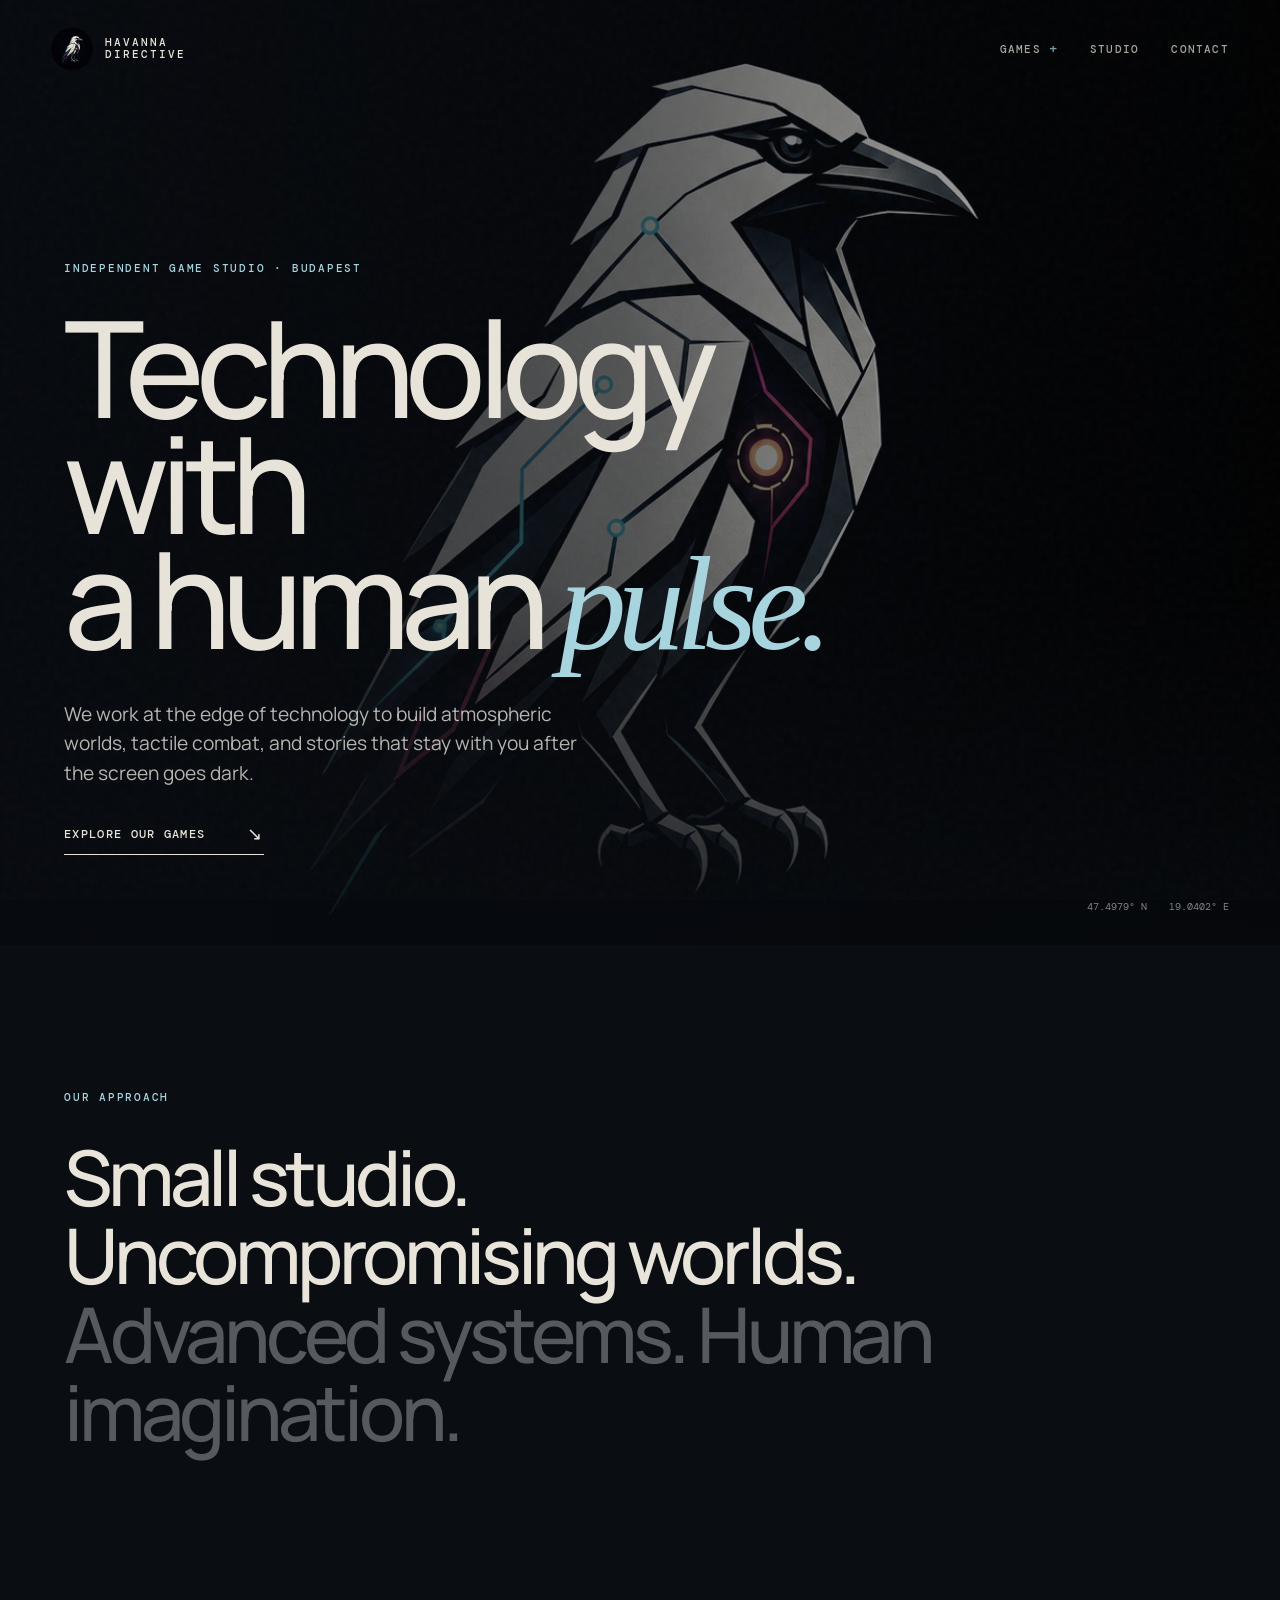
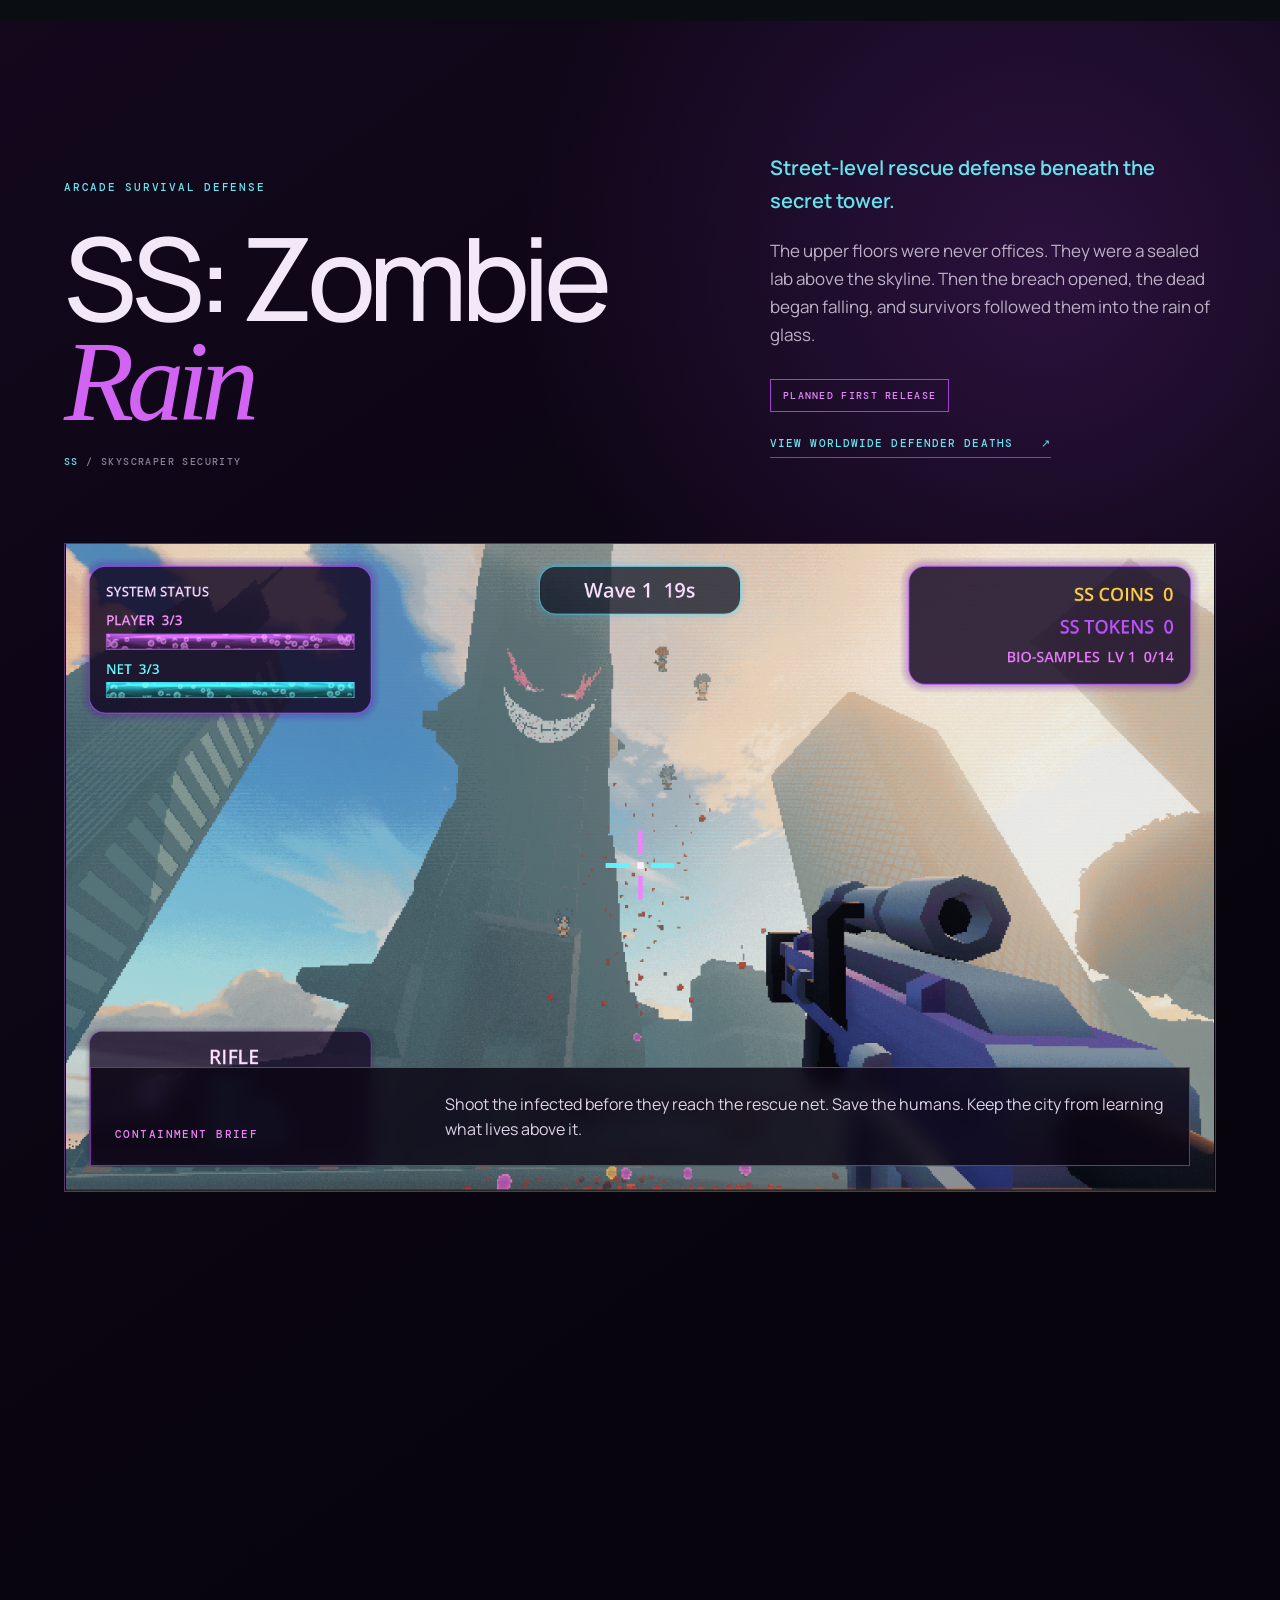
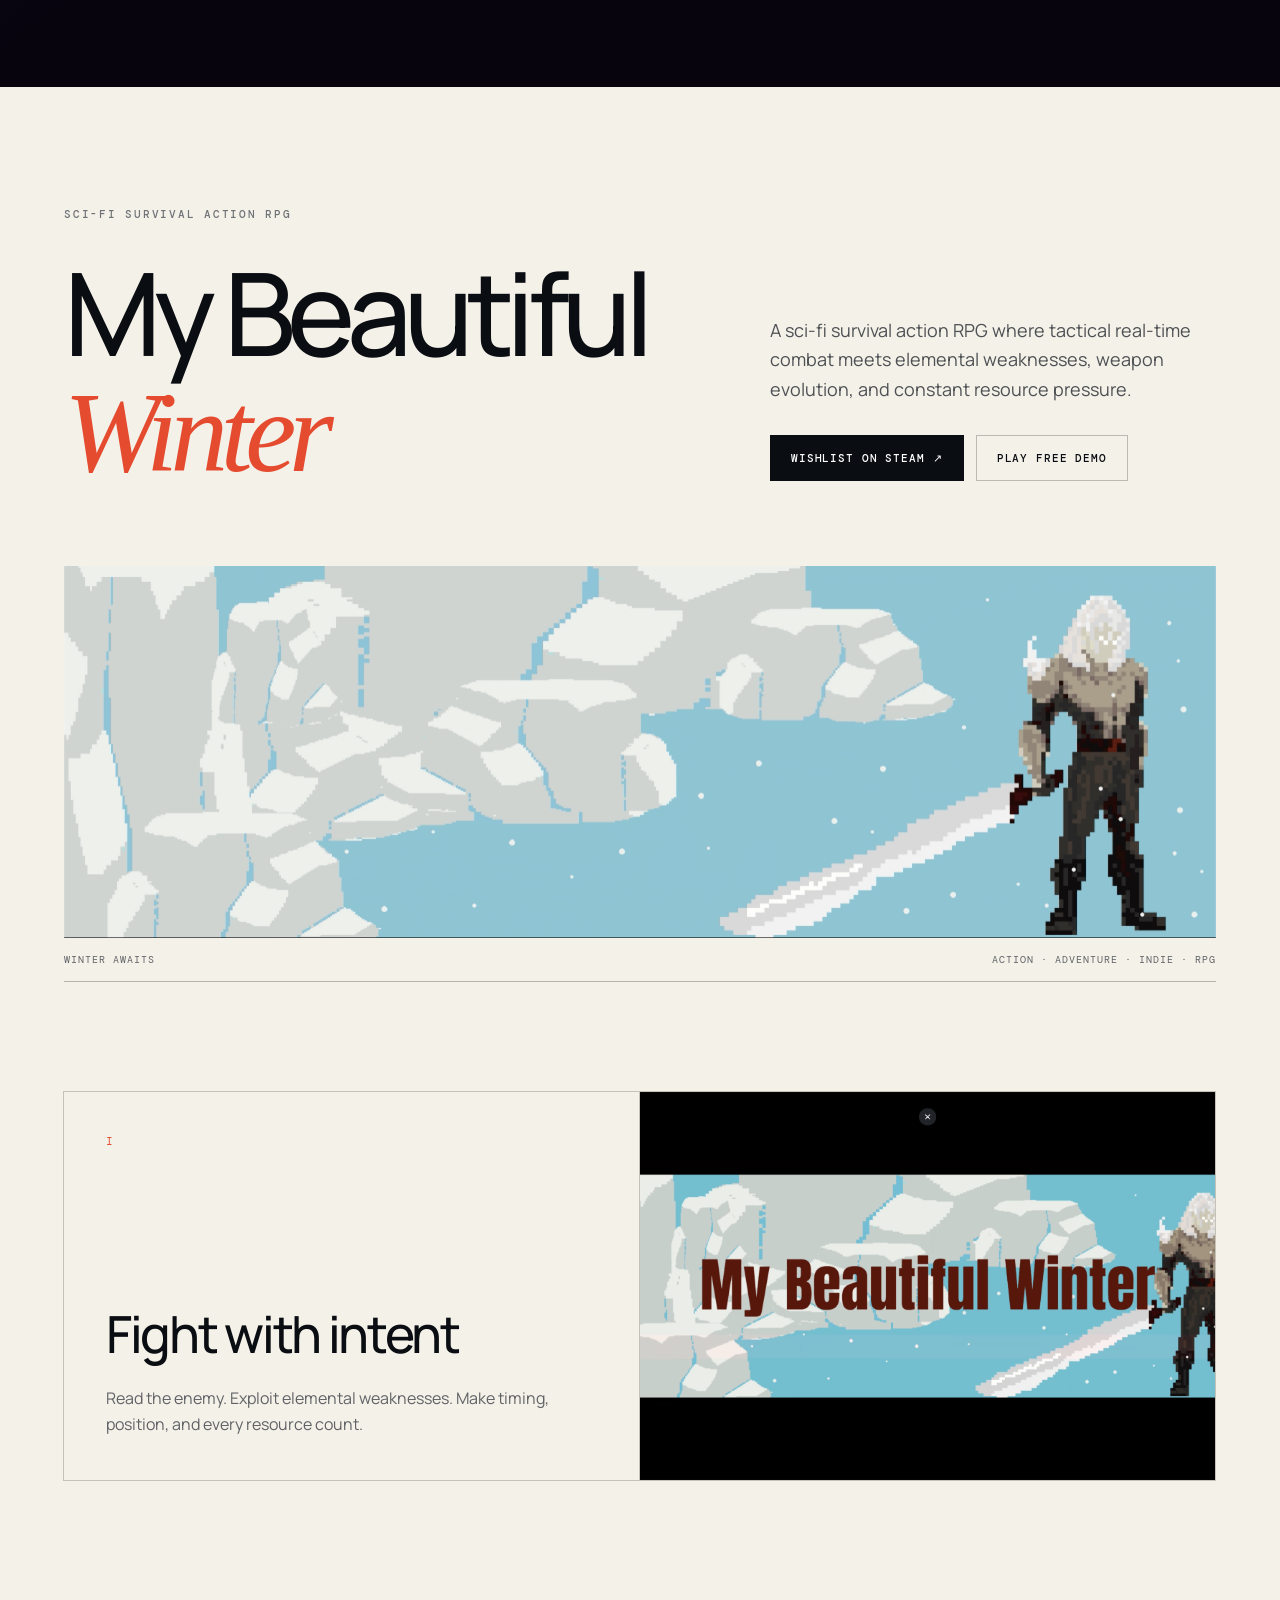
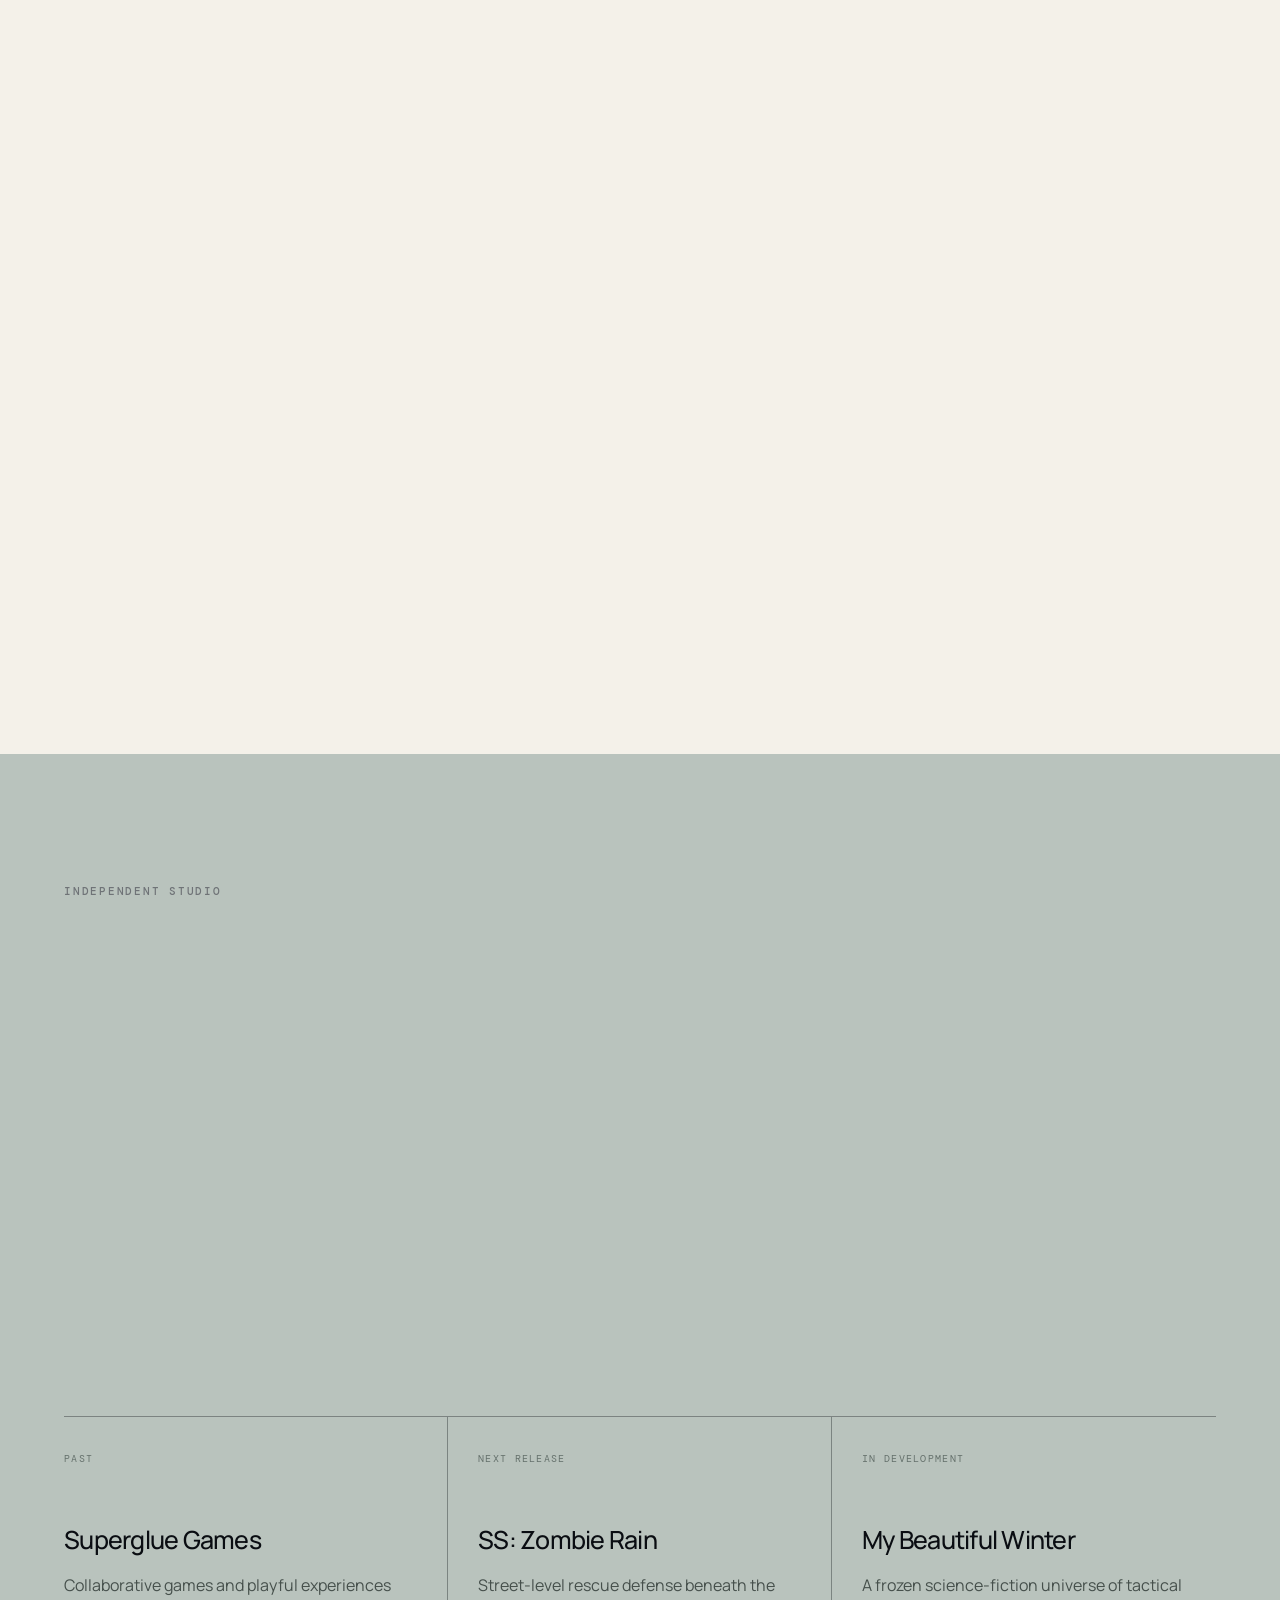
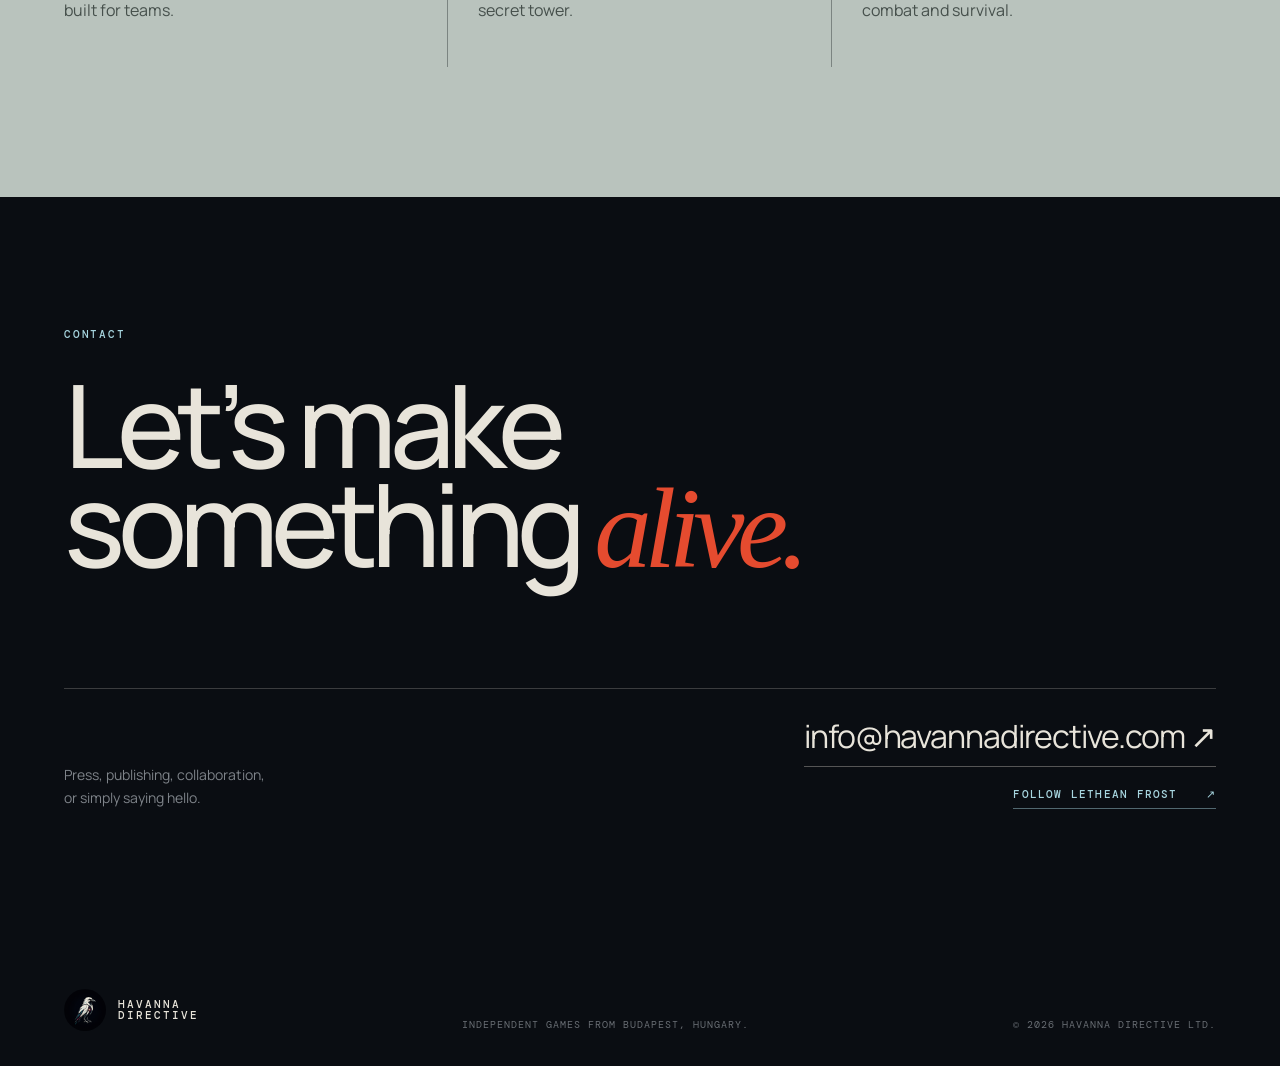
==== index.html @ fa284ad2 "Use defender deaths terminology" ====
<!doctype html>
<html lang="en">
<head>
  <meta charset="utf-8">
  <meta name="viewport" content="width=device-width, initial-scale=1">
  <meta name="description" content="Havanna Directive is an independent game studio in Budapest creating cyberpunk worlds, SS: Zombie Rain, and My Beautiful Winter.">
  <meta name="theme-color" content="#090c12">
  <meta property="og:title" content="Havanna Directive — Technology with a human pulse">
  <meta property="og:description" content="Independent game studio in Budapest. Makers of SS: Zombie Rain and My Beautiful Winter.">
  <meta property="og:image" content="https://havannadirective.com/assets/crow-mark.png">
  <meta property="og:url" content="https://havannadirective.com/">
  <meta property="og:type" content="website">
  <title>Havanna Directive — Independent Game Studio</title>
  <link rel="icon" href="assets/crow-favicon.png" type="image/png">
  <link rel="preconnect" href="https://fonts.googleapis.com">
  <link rel="preconnect" href="https://fonts.gstatic.com" crossorigin>
  <link href="https://fonts.googleapis.com/css2?family=DM+Mono:wght@400;500&amp;family=Manrope:wght@400;500;600;700&amp;display=swap" rel="stylesheet">
  <link rel="stylesheet" href="styles.css?v=20260815-6">
</head>
<body>
  <div class="noise" aria-hidden="true"></div>
  <header class="site-header">
    <a class="brand" href="#top" aria-label="Havanna Directive home">
      <img class="brand-crow" src="assets/crow-favicon.png" alt="">
      <span>HAVANNA<br>DIRECTIVE</span>
    </a>
    <button class="menu-toggle" aria-expanded="false" aria-controls="site-nav">Menu</button>
    <nav id="site-nav" aria-label="Main navigation">
      <details class="games-menu">
        <summary>Games</summary>
        <div class="games-menu-panel">
          <a href="#zombie-rain">SS: Zombie Rain</a>
          <a href="#my-beautiful-winter">My Beautiful Winter</a>
        </div>
      </details>
      <a href="#studio">Studio</a>
      <a href="#contact">Contact</a>
    </nav>
  </header>

  <main id="top">
    <section class="hero" aria-labelledby="hero-title">
      <div class="hero-media" aria-hidden="true">
        <img src="assets/crow-mark.png" alt="">
      </div>
      <div class="hero-shade"></div>
      <div class="hero-content">
        <p class="eyebrow reveal">Independent game studio · Budapest</p>
        <h1 id="hero-title" class="reveal">Technology with<br>a human <em>pulse.</em></h1>
        <p class="hero-copy reveal">We work at the edge of technology to build atmospheric worlds, tactile combat, and stories that stay with you after the screen goes dark.</p>
        <a class="text-link reveal" href="#zombie-rain">Explore our games <span>↘</span></a>
      </div>
      <div class="hero-index" aria-hidden="true">
        <span>47.4979° N</span>
        <span>19.0402° E</span>
      </div>
    </section>

    <section class="manifesto" aria-label="Studio statement">
      <p class="section-label">Our approach</p>
      <div class="manifesto-copy reveal">
        <span>Small studio.</span>
        <span>Uncompromising worlds.</span>
        <span class="muted">Advanced systems. Human imagination.</span>
      </div>
    </section>

    <section class="zombie-section" id="zombie-rain" aria-labelledby="zombie-title">
      <div class="zombie-heading">
        <div>
          <p class="section-label">Arcade survival defense</p>
          <h2 id="zombie-title">SS: Zombie<br><em>Rain</em></h2>
          <p class="project-expansion"><span>SS</span> / Skyscraper Security</p>
        </div>
        <div class="zombie-summary">
          <p class="zombie-tagline">Street-level rescue defense beneath the secret tower.</p>
          <p>The upper floors were never offices. They were a sealed lab above the skyline. Then the breach opened, the dead began falling, and survivors followed them into the rain of glass.</p>
          <span class="status-badge">Planned first release</span>
          <a class="zombie-counter-link" href="sszr/">View worldwide defender deaths <span>↗</span></a>
        </div>
      </div>

      <div class="zombie-feature reveal">
        <a class="screenshot-link" href="assets/zombie-rain-01.png" data-lightbox>
          <img src="assets/zombie-rain-01.png" alt="First-person rescue defense gameplay in SS: Zombie Rain">
        </a>
        <div class="zombie-feature-copy">
          <span>Containment brief</span>
          <p>Shoot the infected before they reach the rescue net. Save the humans. Keep the city from learning what lives above it.</p>
        </div>
      </div>

      <div class="zombie-gallery">
        <figure class="reveal">
          <a class="screenshot-link" href="assets/zombie-rain-level-up.png" data-lightbox>
            <img src="assets/zombie-rain-level-up.png" alt="Choosing a level-up implant between waves in SS: Zombie Rain">
          </a>
          <figcaption>Evolve your build between waves</figcaption>
        </figure>
        <figure class="reveal">
          <a class="screenshot-link" href="assets/zombie-rain-shop.png" data-lightbox>
            <img src="assets/zombie-rain-shop.png" alt="Buying equipment and rerolling the shop between waves in SS: Zombie Rain">
          </a>
          <figcaption>Spend, reroll, and prepare for the next assault</figcaption>
        </figure>
      </div>
    </section>
    <section class="game-section" id="my-beautiful-winter" aria-labelledby="game-title">
      <div class="game-heading">
        <div>
          <p class="section-label">Sci-fi survival action RPG</p>
          <h2 id="game-title">My Beautiful<br><em>Winter</em></h2>
        </div>
        <div class="game-summary">
          <p>A sci-fi survival action RPG where tactical real-time combat meets elemental weaknesses, weapon evolution, and constant resource pressure.</p>
          <div class="game-actions">
            <a class="button button-primary" href="https://store.steampowered.com/app/4278390/My_Beautiful_Winter/" target="_blank" rel="noopener">Wishlist on Steam <span>↗</span></a>
            <a class="button button-quiet" href="https://store.steampowered.com/app/4423460/My_Beautiful_Winter_Demo/" target="_blank" rel="noopener">Play free demo</a>
          </div>
        </div>
      </div>

      <div class="game-feature reveal">
        <a class="screenshot-link" href="assets/mbw-hero.png" data-lightbox>
            <img src="assets/mbw-hero.png" alt="My Beautiful Winter key art showing Winter and its lone Scarred warrior">
          </a>
        <div class="feature-label">
          <span>Winter awaits</span>
          <span>Action · Adventure · Indie · RPG</span>
        </div>
      </div>

      <div class="game-grid">
        <article class="game-card reveal">
          <span class="card-index">I</span>
          <h3>Fight with intent</h3>
          <p>Read the enemy. Exploit elemental weaknesses. Make timing, position, and every resource count.</p>
        </article>
        <article class="game-card image-card reveal">
          <a class="screenshot-link" href="assets/mbw-gameplay-02.png" data-lightbox>
              <img src="assets/mbw-gameplay-02.png" alt="My Beautiful Winter title scene among the frozen cliffs">
            </a>
        </article>
        <article class="game-card reveal">
          <span class="card-index">II</span>
          <h3>Survive the cold</h3>
          <p>Cross frozen ruins, alien installations, and deep complexes shaped by centuries of conflict.</p>
        </article>
        <article class="game-card image-card reveal">
          <a class="screenshot-link" href="assets/mbw-gameplay-01.png" data-lightbox>
              <img src="assets/mbw-gameplay-01.png" alt="Red-lit combat in My Beautiful Winter">
            </a>
        </article>
      </div>

      <div class="mbw-gallery">
        <figure class="reveal">
          <a class="screenshot-link" href="assets/mbw-gameplay-03.png" data-lightbox>
              <img src="assets/mbw-gameplay-03.png" alt="Exploration in the dark frozen world of My Beautiful Winter">
            </a>
          <figcaption>Explore a world shaped by centuries of conflict</figcaption>
        </figure>
        <figure class="reveal">
          <a class="screenshot-link" href="assets/mbw-gameplay-04.png" data-lightbox>
              <img src="assets/mbw-gameplay-04.png" alt="A conversation with a mysterious villager in My Beautiful Winter">
            </a>
          <figcaption>Meet the survivors of Winter</figcaption>
        </figure>
      </div>
    </section>

    <section class="studio-section" id="studio" aria-labelledby="studio-title">
      <p class="section-label">Independent studio</p>
      <div class="studio-layout">
        <h2 id="studio-title" class="reveal">Built in<br><em>Budapest.</em></h2>
        <div class="studio-copy reveal">
          <p>Havanna Directive is an independent Hungarian game studio founded by veteran developer and technical leader Zsolt Fülöp.</p>
          <p>From helping create collaborative experiences at Superglue Games to building our own frozen universe, the directive stays the same: craft ambitious games with care, clarity, and a distinctly human voice.</p>
          <a class="text-link dark" href="https://hu.linkedin.com/in/zsolt-f%C3%BCl%C3%B6p-0a04bb119" target="_blank" rel="noopener">Meet Zsolt on LinkedIn <span>↗</span></a>
        </div>
      </div>
      <div class="timeline">
        <div class="timeline-item reveal">
          <span>Past</span>
          <strong>Superglue Games</strong>
          <p>Collaborative games and playful experiences built for teams.</p>
        </div>
        <div class="timeline-item reveal">
          <span>Next release</span>
          <strong>SS: Zombie Rain</strong>
          <p>Street-level rescue defense beneath the secret tower.</p>
        </div>
        <div class="timeline-item reveal">
          <span>In development</span>
          <strong>My Beautiful Winter</strong>
          <p>A frozen science-fiction universe of tactical combat and survival.</p>
        </div>
      </div>
    </section>

    <section class="contact-section" id="contact" aria-labelledby="contact-title">
      <p class="section-label">Contact</p>
      <h2 id="contact-title" class="reveal">Let’s make<br>something <em>alive.</em></h2>
      <div class="contact-row">
        <p>Press, publishing, collaboration,<br>or simply saying hello.</p>
        <div class="contact-links">
          <a class="contact-link" href="mailto:info@havannadirective.com">info@havannadirective.com <span>↗</span></a>
          <a class="social-link" href="https://linktr.ee/lethean_frost" target="_blank" rel="noopener">Follow Lethean Frost <span>↗</span></a>
        </div>
      </div>
    </section>
  </main>

  <footer>
    <a class="brand footer-brand" href="#top">
      <img class="brand-crow" src="assets/crow-favicon.png" alt="">
      <span>HAVANNA<br>DIRECTIVE</span>
    </a>
    <p>Independent games from Budapest, Hungary.</p>
    <p>© <span id="year"></span> Havanna Directive Ltd.</p>
  </footer>

  <dialog class="lightbox" id="image-lightbox" aria-label="Expanded game screenshot">
    <button class="lightbox-close" type="button" aria-label="Close expanded screenshot">Close ×</button>
    <img src="" alt="">
  </dialog>

  <script src="script.js?v=20260815-5"></script>
</body>
</html>
---- styles.css ----
:root {
  --ink: #0a0d12;
  --paper: #e8e4da;
  --snow: #f4f1e9;
  --ice: #a7d5df;
  --signal: #e54b2f;
  --line: rgba(232, 228, 218, .22);
  --header-offset: 75px;
}

* { box-sizing: border-box; }
html { scroll-behavior: smooth; }
body {
  margin: 0;
  color: var(--paper);
  background: var(--ink);
  font-family: "Manrope", sans-serif;
  -webkit-font-smoothing: antialiased;
}
a { color: inherit; text-decoration: none; }
img { display: block; width: 100%; }
.noise {
  position: fixed;
  inset: 0;
  z-index: 20;
  opacity: .035;
  pointer-events: none;
  background-image: url("data:image/svg+xml,%3Csvg viewBox='0 0 140 140' xmlns='http://www.w3.org/2000/svg'%3E%3Cfilter id='n'%3E%3CfeTurbulence type='fractalNoise' baseFrequency='.9' numOctaves='4' stitchTiles='stitch'/%3E%3C/filter%3E%3Crect width='100%25' height='100%25' filter='url(%23n)' opacity='.8'/%3E%3C/svg%3E");
}

.site-header {
  position: fixed;
  inset: 0 0 auto;
  z-index: 30;
  display: flex;
  align-items: center;
  justify-content: space-between;
  padding: 28px 4vw;
  background: transparent;
  border-bottom: 1px solid transparent;
  transition: padding .25s ease, background .25s ease, border-color .25s ease;
}
.site-header.scrolled, .site-header.menu-open { background: rgba(9,12,18,.9); border-bottom-color: var(--line); backdrop-filter: blur(16px); }
.site-header.scrolled { padding: 16px 4vw; }
.brand {
  display: inline-flex;
  align-items: center;
  gap: 12px;
  font: 500 11px/1.05 "DM Mono", monospace;
  letter-spacing: .18em;
}
.brand-crow {
  width: 42px;
  height: 42px;
  object-fit: cover;
  border-radius: 50%;
}
nav { display: flex; align-items: center; gap: 32px; font: 500 11px "DM Mono", monospace; letter-spacing: .11em; text-transform: uppercase; }
nav > a, .games-menu summary { opacity: .72; transition: opacity .2s; }
nav > a:hover, nav > a:focus-visible, .games-menu summary:hover, .games-menu summary:focus-visible { opacity: 1; }
.games-menu { position: relative; }
.games-menu summary { display: flex; align-items: center; gap: 8px; list-style: none; cursor: pointer; }
.games-menu summary::-webkit-details-marker { display: none; }
.games-menu summary::after { content: "+"; color: var(--ice); font-size: 14px; transition: transform .2s; }
.games-menu[open] summary::after { transform: rotate(45deg); }
.games-menu-panel {
  position: absolute;
  top: calc(100% + 16px);
  left: -18px;
  display: grid;
  min-width: 248px;
  padding: 8px;
  background: rgba(9,12,18,.97);
  border: 1px solid var(--line);
  box-shadow: 0 18px 45px rgba(0,0,0,.28);
}
.games-menu-panel a { display: block; padding: 12px 10px; opacity: .74; white-space: nowrap; transition: color .2s, opacity .2s, background .2s; }
.games-menu-panel a:hover, .games-menu-panel a:focus-visible { color: white; background: rgba(255,255,255,.06); opacity: 1; }
.games-menu summary:focus-visible, .games-menu-panel a:focus-visible { outline: 1px solid var(--ice); outline-offset: 3px; }
.menu-toggle { display: none; }
section[id] { scroll-margin-top: var(--header-offset); }

.hero { position: relative; min-height: 100svh; overflow: hidden; }
.hero-media, .hero-shade { position: absolute; inset: 0; }
.hero-media img { height: 100%; object-fit: cover; filter: saturate(.7) contrast(1.08); transform: scale(1.02); }
.hero-shade {
  background:
    linear-gradient(90deg, rgba(7,10,15,.96) 0%, rgba(7,10,15,.68) 48%, rgba(7,10,15,.16) 100%),
    linear-gradient(0deg, rgba(7,10,15,.75) 0%, transparent 38%);
}
.hero-content { position: relative; z-index: 2; padding: 29vh 5vw 10vh; max-width: 920px; }
.eyebrow, .section-label {
  margin: 0 0 34px;
  color: var(--ice);
  font: 500 11px "DM Mono", monospace;
  letter-spacing: .16em;
  text-transform: uppercase;
}
h1, h2 { margin: 0; font-weight: 500; letter-spacing: -.065em; line-height: .86; }
h1 { font-size: clamp(66px, 10.5vw, 172px); }
h1 em, h2 em { color: var(--ice); font-family: Georgia, serif; font-weight: 400; }
.hero-copy { max-width: 520px; margin: 38px 0 32px; color: rgba(244,241,233,.74); font-size: clamp(16px, 1.5vw, 21px); line-height: 1.55; }
.text-link {
  display: inline-flex;
  align-items: center;
  gap: 42px;
  border-bottom: 1px solid currentColor;
  padding: 0 0 8px;
  font: 500 12px "DM Mono", monospace;
  letter-spacing: .11em;
  text-transform: uppercase;
}
.text-link span { font-size: 18px; transition: transform .2s; }
.text-link:hover span { transform: translate(3px, 3px); }
.hero-index {
  position: absolute;
  right: 4vw;
  bottom: 32px;
  z-index: 2;
  display: flex;
  gap: 22px;
  color: rgba(255,255,255,.5);
  font: 10px "DM Mono", monospace;
}

.manifesto { padding: 145px 5vw 170px; }
.manifesto-copy { font-size: clamp(36px, 6vw, 94px); font-weight: 500; letter-spacing: -.055em; line-height: 1.02; }
.manifesto-copy span { display: block; }
.manifesto-copy .muted { color: #555960; }

.game-section { padding: 120px 5vw; background: var(--snow); color: var(--ink); }
.game-section .section-label, .studio-section .section-label { color: #6f7377; }
.game-heading { display: grid; grid-template-columns: 1.15fr .85fr; gap: 8vw; align-items: end; margin-bottom: 75px; }
h2 { font-size: clamp(62px, 9vw, 142px); }
.game-heading h2 { line-height: 1; }
.game-heading h2 em, .studio-section h2 em { color: var(--signal); }
.game-summary { padding-bottom: 10px; }
.game-summary > p { max-width: 540px; margin: 0 0 30px; font-size: 18px; line-height: 1.65; color: #4e5154; }
.game-actions { display: flex; flex-wrap: wrap; gap: 12px; }
.button { padding: 15px 20px; border: 1px solid #bbb9b1; font: 500 11px "DM Mono", monospace; letter-spacing: .08em; text-transform: uppercase; transition: .2s; }
.button-primary { background: var(--ink); color: white; border-color: var(--ink); }
.button-primary:hover { background: var(--signal); border-color: var(--signal); }
.button-quiet:hover { background: #ddd9cf; }
.game-feature { position: relative; }
.game-feature img { aspect-ratio: 3840 / 1240; min-height: 320px; object-fit: cover; object-position: center; }
.feature-label {
  display: flex;
  justify-content: space-between;
  gap: 20px;
  padding: 15px 0;
  border-bottom: 1px solid #b7b4ac;
  color: #606266;
  font: 10px "DM Mono", monospace;
  letter-spacing: .1em;
  text-transform: uppercase;
}
.game-grid { display: grid; grid-template-columns: repeat(2, 1fr); margin-top: 110px; }
.game-card { min-height: 390px; padding: 42px; border: 1px solid #c6c2b8; margin: -1px 0 0 -1px; display: flex; flex-direction: column; justify-content: flex-end; }
.game-card h3 { margin: 0 0 18px; font-size: clamp(30px, 4vw, 60px); font-weight: 500; letter-spacing: -.045em; }
.game-card p { max-width: 480px; margin: 0; color: #606266; line-height: 1.6; }
.card-index { margin-bottom: auto; font: 11px "DM Mono", monospace; color: var(--signal); }
.image-card { padding: 0; overflow: hidden; }
.image-card .screenshot-link { height: 100%; }
.image-card img { height: 100%; object-fit: cover; transition: transform .7s ease; }
.image-card:hover img { transform: scale(1.025); }
.mbw-gallery { display: grid; grid-template-columns: repeat(2, 1fr); gap: 22px; margin-top: 22px; }
.mbw-gallery figure { margin: 0; }
.mbw-gallery img { width: 100%; aspect-ratio: 16 / 9; object-fit: cover; border: 1px solid #c6c2b8; }
.mbw-gallery figcaption { padding-top: 12px; color: #74767a; font: 10px "DM Mono", monospace; letter-spacing: .08em; text-transform: uppercase; }

.zombie-section {
  padding: 130px 5vw;
  color: #f2e8f8;
  background: radial-gradient(circle at 82% 15%, rgba(169, 65, 227, .2), transparent 30%), linear-gradient(145deg, #13081d, #07040d 70%);
}
.zombie-section .section-label { color: #65e4ef; }
.zombie-heading { display: grid; grid-template-columns: 1.15fr .85fr; gap: 8vw; align-items: end; margin-bottom: 75px; }
.zombie-heading h2 em { color: #d264f4; }
.project-expansion { margin: 24px 0 0; color: #8d8197; font: 500 10px "DM Mono", monospace; letter-spacing: .14em; text-transform: uppercase; }
.project-expansion span { color: #67e3ed; }
.zombie-summary { padding-bottom: 10px; }
.zombie-summary p { max-width: 560px; margin: 0 0 20px; color: #bcb0c6; font-size: 17px; line-height: 1.65; }
.zombie-summary .zombie-tagline { color: #67e3ed; font-size: 20px; font-weight: 600; }
.status-badge { display: inline-block; margin-top: 10px; padding: 9px 12px; border: 1px solid #9f42d2; color: #e488fa; font: 500 10px "DM Mono", monospace; letter-spacing: .13em; text-transform: uppercase; }
.zombie-counter-link { display: flex; width: fit-content; gap: 28px; margin-top: 24px; padding-bottom: 7px; border-bottom: 1px solid rgba(103, 227, 237, .45); color: #67e3ed; font: 500 11px "DM Mono", monospace; letter-spacing: .1em; text-transform: uppercase; }
.zombie-counter-link span { transition: transform .2s; }
.zombie-counter-link:hover span { transform: translate(3px, -3px); }
.zombie-feature { position: relative; overflow: hidden; border: 1px solid rgba(199, 93, 246, .45); }
.zombie-feature > .screenshot-link img { aspect-ratio: 16 / 9; object-fit: contain; }
.zombie-feature-copy { position: absolute; left: 25px; right: 25px; bottom: 25px; display: flex; justify-content: space-between; align-items: end; gap: 35px; padding: 24px; border: 1px solid rgba(184, 76, 232, .6); background: rgba(12, 5, 20, .82); backdrop-filter: blur(10px); }
.zombie-feature-copy span { flex: 0 0 auto; color: #ed83f6; font: 500 11px "DM Mono", monospace; letter-spacing: .13em; text-transform: uppercase; }
.zombie-feature-copy p { max-width: 720px; margin: 0; color: #ded2e7; line-height: 1.55; }
.zombie-gallery { display: grid; grid-template-columns: repeat(2, 1fr); gap: 22px; margin-top: 22px; }
.zombie-gallery figure { margin: 0; }
.zombie-gallery img { width: 100%; height: auto; aspect-ratio: 16 / 9; object-fit: contain; border: 1px solid rgba(199, 93, 246, .3); }
.zombie-gallery figcaption { padding-top: 12px; color: #887b91; font: 10px "DM Mono", monospace; letter-spacing: .08em; text-transform: uppercase; }
.screenshot-link { display: block; background: #08040d; cursor: zoom-in; overflow: hidden; }
.screenshot-link img { transition: filter .2s ease, transform .3s ease; }
.screenshot-link:hover img { filter: brightness(1.08); transform: scale(1.006); }
.lightbox { width: min(96vw, 1800px); max-width: none; padding: 0; border: 1px solid rgba(199, 93, 246, .7); background: #050308; box-shadow: 0 0 80px rgba(173, 58, 229, .25); }
.lightbox::backdrop { background: rgba(2, 2, 5, .92); backdrop-filter: blur(8px); }
.lightbox img { width: 100%; max-height: 92vh; object-fit: contain; }
.lightbox-close { position: absolute; top: 14px; right: 14px; z-index: 2; padding: 10px 13px; border: 1px solid rgba(255,255,255,.35); color: white; background: rgba(5,3,8,.86); font: 500 10px "DM Mono", monospace; letter-spacing: .1em; text-transform: uppercase; cursor: pointer; }
.studio-section { background: #b9c3bd; color: var(--ink); padding: 130px 5vw; }
.studio-layout { display: grid; grid-template-columns: 1.15fr .85fr; gap: 8vw; align-items: end; }
.studio-copy { max-width: 580px; padding-bottom: 12px; }
.studio-copy p { margin: 0 0 22px; font-size: 18px; line-height: 1.7; color: #323a37; }
.text-link.dark { margin-top: 20px; }
.timeline { display: grid; grid-template-columns: repeat(3, 1fr); margin-top: 130px; border-top: 1px solid rgba(10,13,18,.35); }
.timeline-two { grid-template-columns: repeat(2, 1fr); }
.timeline-item { min-height: 250px; padding: 28px 30px 10px 0; border-right: 1px solid rgba(10,13,18,.35); }
.timeline-item + .timeline-item { padding-left: 30px; }
.timeline-item:last-child { border: 0; }
.timeline-item span { color: #65716c; font: 10px "DM Mono", monospace; letter-spacing: .13em; text-transform: uppercase; }
.timeline-item strong { display: block; margin: 55px 0 14px; font-size: 25px; font-weight: 500; letter-spacing: -.03em; }
.timeline-item p { color: #46504c; line-height: 1.55; }

.contact-section { padding: 130px 5vw 100px; }
.contact-section h2 { max-width: 1100px; }
.contact-section h2 em { color: var(--signal); }
.contact-row { display: flex; justify-content: space-between; align-items: end; gap: 40px; margin-top: 110px; padding-top: 25px; border-top: 1px solid var(--line); }
.contact-row p { margin: 0; color: #7e8389; font-size: 14px; line-height: 1.6; }
.contact-links { display: flex; flex-direction: column; align-items: end; gap: 20px; }
.contact-link { font-size: clamp(18px, 2.5vw, 40px); letter-spacing: -.035em; border-bottom: 1px solid #555; padding-bottom: 8px; }
.social-link { color: var(--ice); font: 500 11px "DM Mono", monospace; letter-spacing: .11em; text-transform: uppercase; border-bottom: 1px solid rgba(167,213,223,.45); padding-bottom: 7px; }
.social-link span { margin-left: 20px; }

footer { display: flex; align-items: end; justify-content: space-between; gap: 30px; padding: 80px 5vw 35px; color: #686d73; font: 10px "DM Mono", monospace; text-transform: uppercase; letter-spacing: .1em; }
.footer-brand { color: var(--paper); }
footer p { margin: 0; }

.reveal { opacity: 0; transform: translateY(24px); transition: opacity .8s ease, transform .8s ease; }
.reveal.visible { opacity: 1; transform: none; }

@media (max-width: 800px) {
  :root { --header-offset: 71px; }

  .site-header { padding: 22px; }
  .site-header.scrolled { padding: 14px 22px; }
  .menu-toggle { display: block; color: white; border: 1px solid rgba(255,255,255,.4); background: transparent; padding: 9px 12px; font: 10px "DM Mono", monospace; text-transform: uppercase; }
  nav { position: absolute; top: 100%; left: 20px; right: 20px; display: none; align-items: stretch; flex-direction: column; gap: 20px; padding: 25px; background: rgba(9,12,18,.96); border: 1px solid var(--line); }
  nav.open { display: flex; }
  nav > a, .games-menu summary { width: fit-content; }
  .games-menu-panel { position: static; min-width: 0; margin-top: 14px; padding: 4px 0 0 14px; background: transparent; border: 0; border-left: 1px solid var(--line); box-shadow: none; }
  .games-menu-panel a { padding: 10px 8px; white-space: normal; }
  .hero-content { padding: 27vh 22px 100px; }
  .hero-copy { max-width: 420px; }
  .hero-index { display: none; }
  .manifesto, .game-section, .zombie-section, .studio-section, .contact-section { padding-left: 22px; padding-right: 22px; }
  .manifesto { padding-top: 100px; padding-bottom: 110px; }
  .game-heading, .zombie-heading, .studio-layout { grid-template-columns: 1fr; gap: 50px; }
  .game-feature img { aspect-ratio: 16 / 9; min-height: 0; }
  .game-grid { grid-template-columns: 1fr; margin-top: 70px; }
  .game-card { min-height: 330px; padding: 28px; }
  .image-card { min-height: 260px; }
  .mbw-gallery { grid-template-columns: 1fr; }
  .zombie-feature-copy { position: static; display: block; border-width: 1px 0 0; }
  .zombie-feature-copy span { display: block; margin-bottom: 14px; }
  .zombie-gallery { grid-template-columns: 1fr; }
  .zombie-gallery img { aspect-ratio: 16 / 9; }
  .timeline { grid-template-columns: 1fr; margin-top: 80px; }
  .timeline-item { min-height: auto; padding: 30px 0 40px; border-right: 0; border-bottom: 1px solid rgba(10,13,18,.35); }
  .timeline-item + .timeline-item { padding-left: 0; }
  .timeline-item:last-child { border-bottom: 0; }
  .timeline-item strong { margin-top: 25px; }
  .contact-row { flex-direction: column; align-items: start; margin-top: 70px; }
  .contact-links { align-items: start; width: 100%; }
  .contact-link { overflow-wrap: anywhere; }
  footer { flex-direction: column; align-items: start; padding-left: 22px; padding-right: 22px; }
}

@media (prefers-reduced-motion: reduce) {
  html { scroll-behavior: auto; }
  .reveal { opacity: 1; transform: none; transition: none; }
}
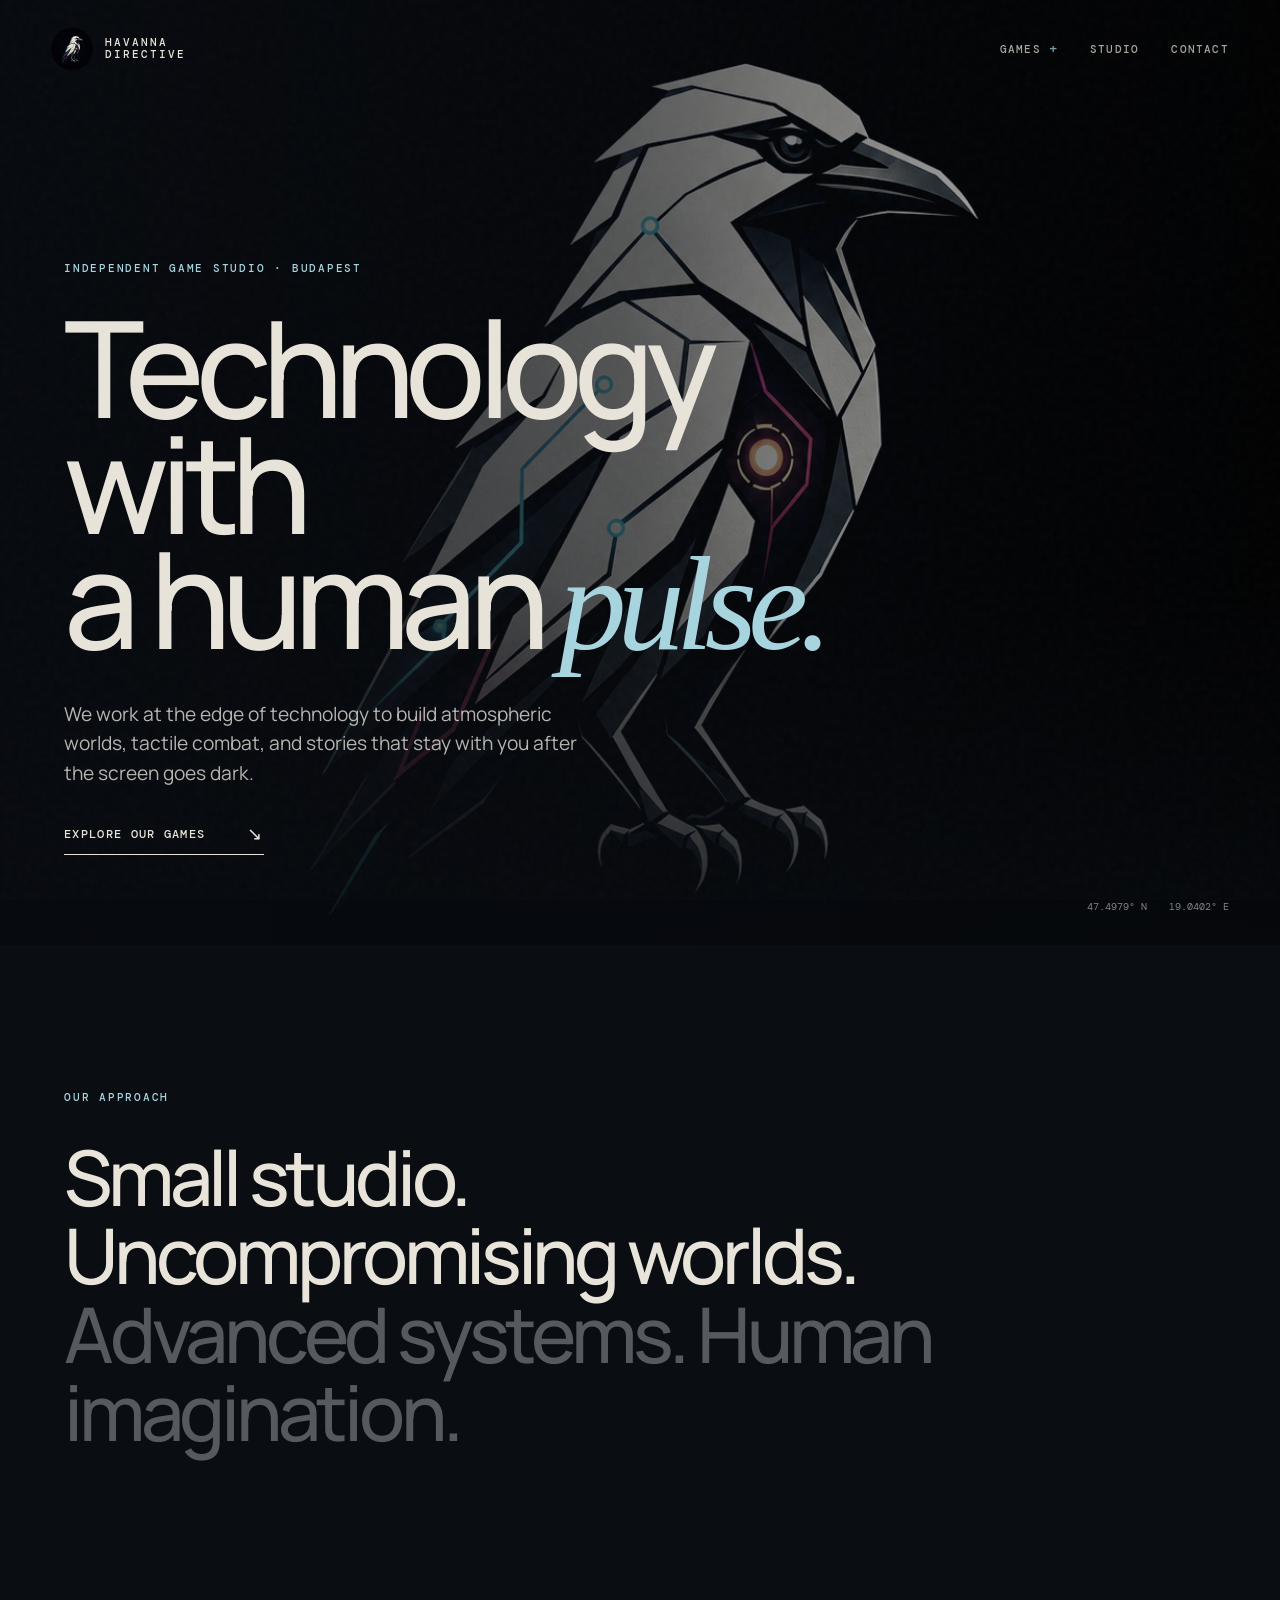
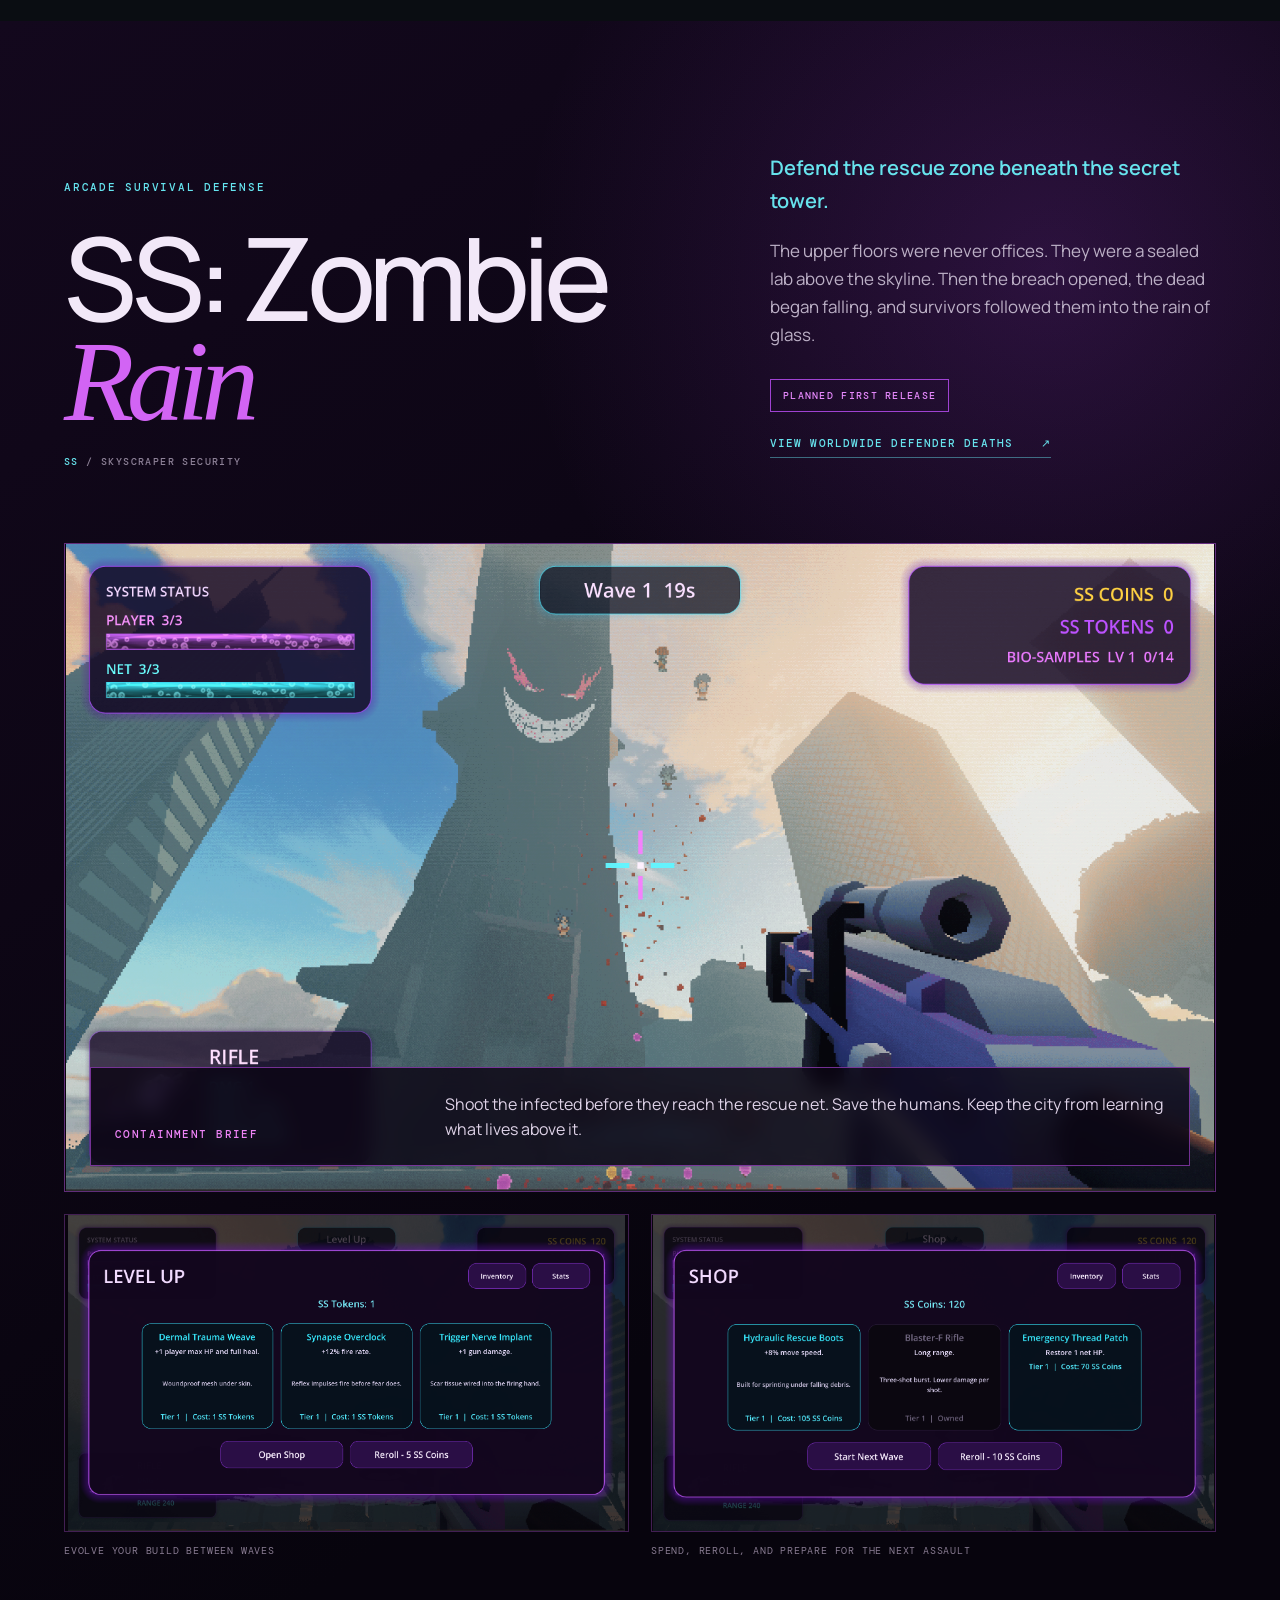
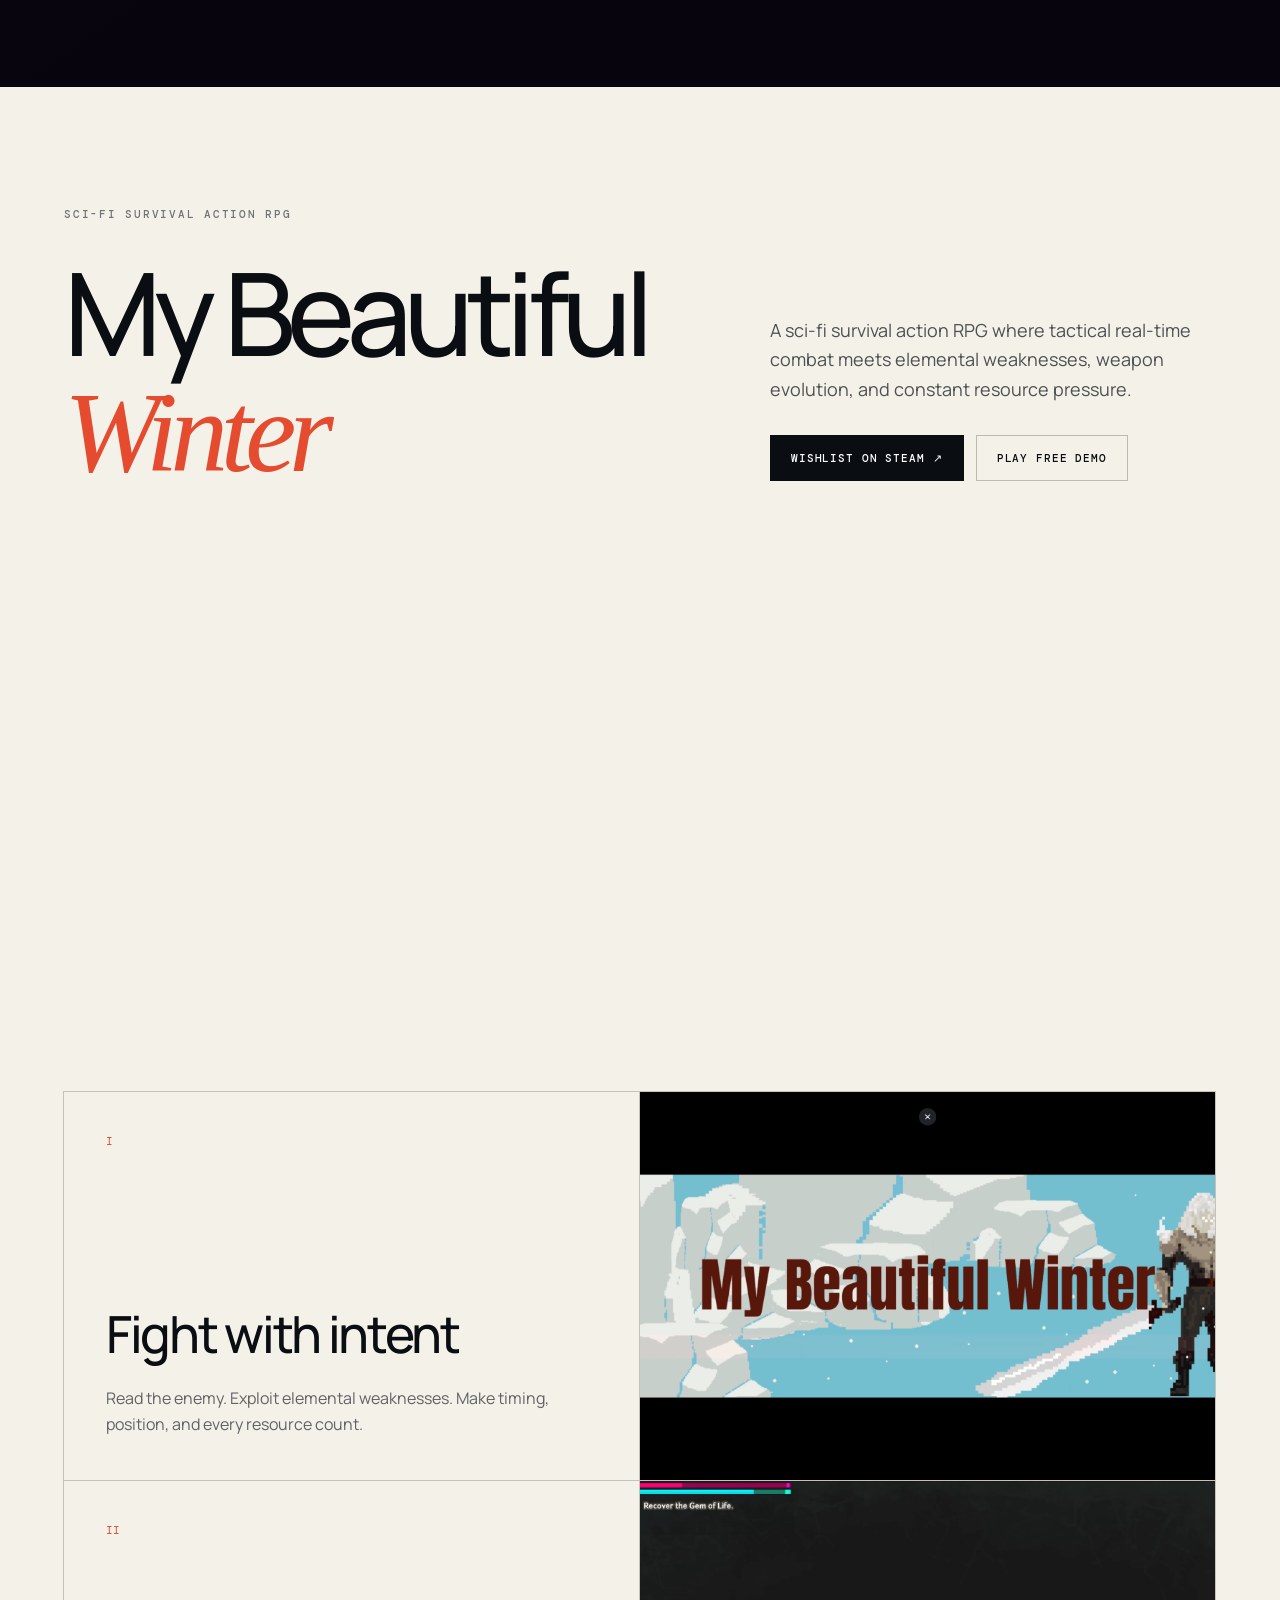
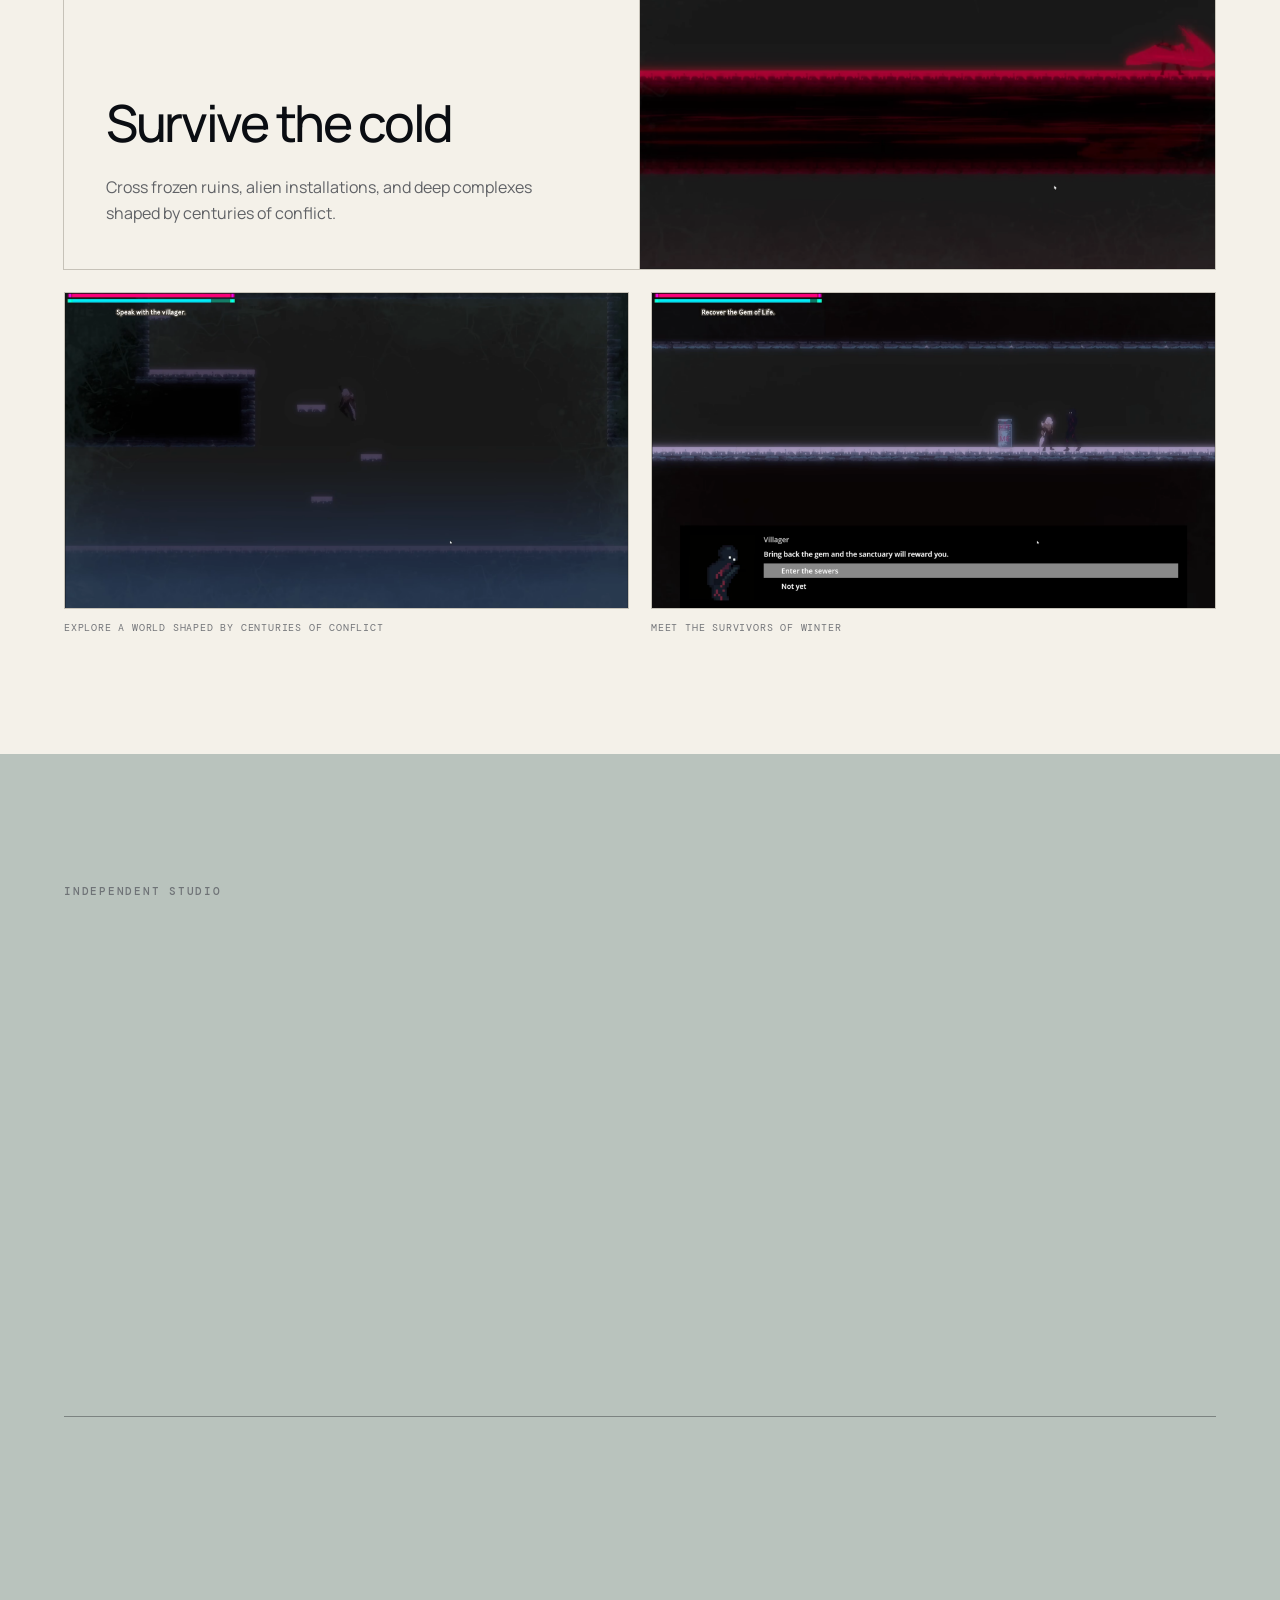
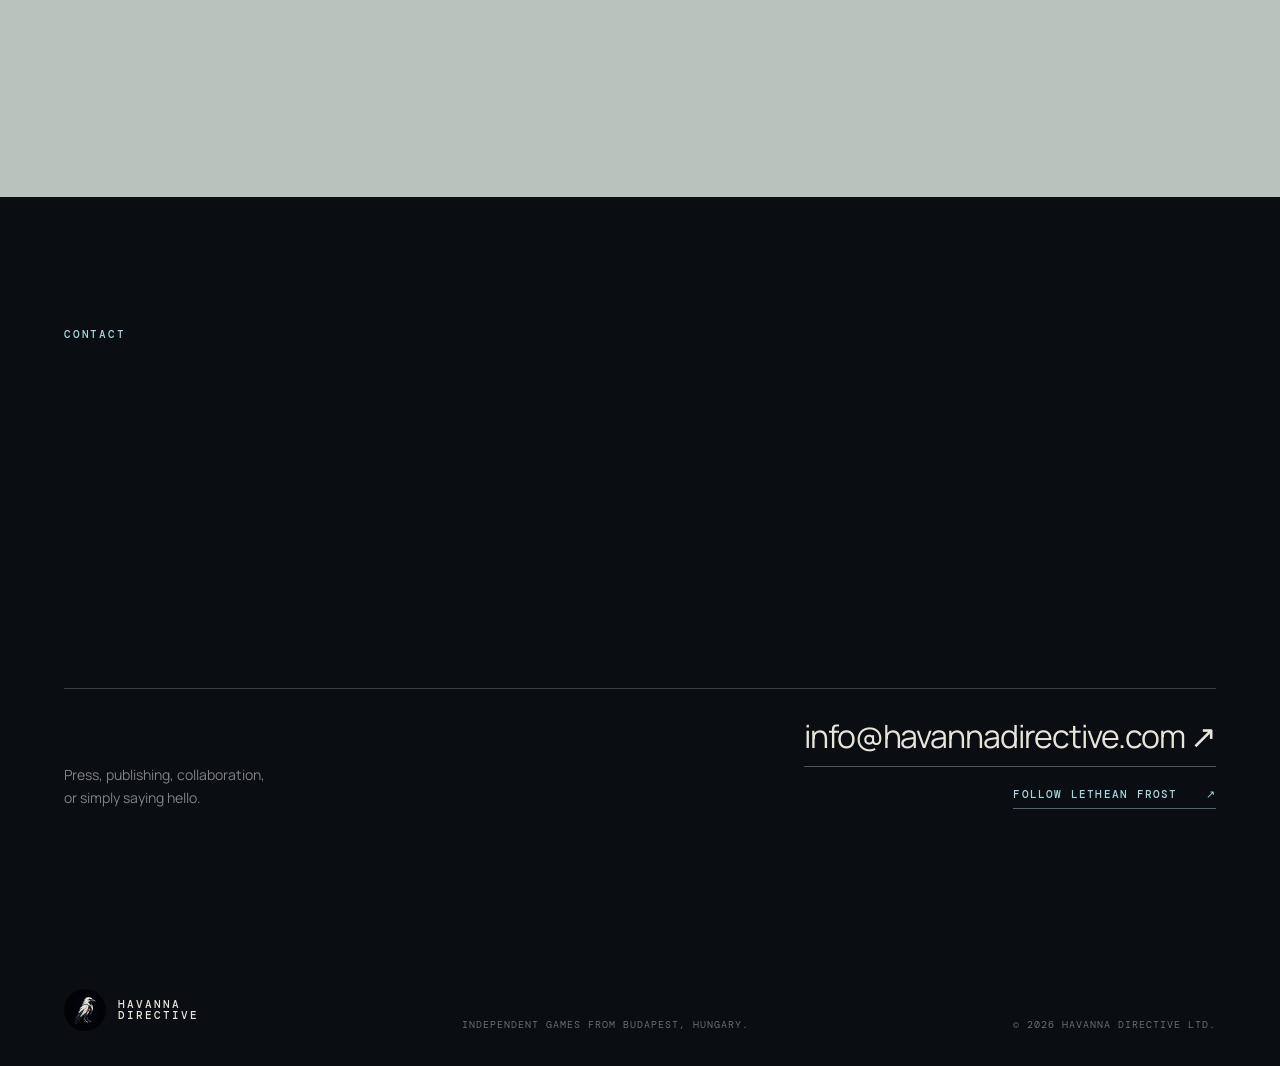
==== commit 6f88f7a0: "Clarify Zombie Rain rescue tagline" ====
--- a/index.html
+++ b/index.html
@@ -73,7 +73,7 @@
           <p class="project-expansion"><span>SS</span> / Skyscraper Security</p>
         </div>
         <div class="zombie-summary">
-          <p class="zombie-tagline">Street-level rescue defense beneath the secret tower.</p>
+          <p class="zombie-tagline">Defend the rescue zone beneath the secret tower.</p>
           <p>The upper floors were never offices. They were a sealed lab above the skyline. Then the breach opened, the dead began falling, and survivors followed them into the rain of glass.</p>
           <span class="status-badge">Planned first release</span>
           <a class="zombie-counter-link" href="sszr/">View worldwide defender deaths <span>↗</span></a>
@@ -82,7 +82,7 @@
 
       <div class="zombie-feature reveal">
         <a class="screenshot-link" href="assets/zombie-rain-01.png" data-lightbox>
-          <img src="assets/zombie-rain-01.png" alt="First-person rescue defense gameplay in SS: Zombie Rain">
+          <img src="assets/zombie-rain-01.png" alt="First-person rescue-zone defense gameplay in SS: Zombie Rain">
         </a>
         <div class="zombie-feature-copy">
           <span>Containment brief</span>
@@ -188,7 +188,7 @@
         <div class="timeline-item reveal">
           <span>Next release</span>
           <strong>SS: Zombie Rain</strong>
-          <p>Street-level rescue defense beneath the secret tower.</p>
+          <p>Defend the rescue zone beneath the secret tower.</p>
         </div>
         <div class="timeline-item reveal">
           <span>In development</span>
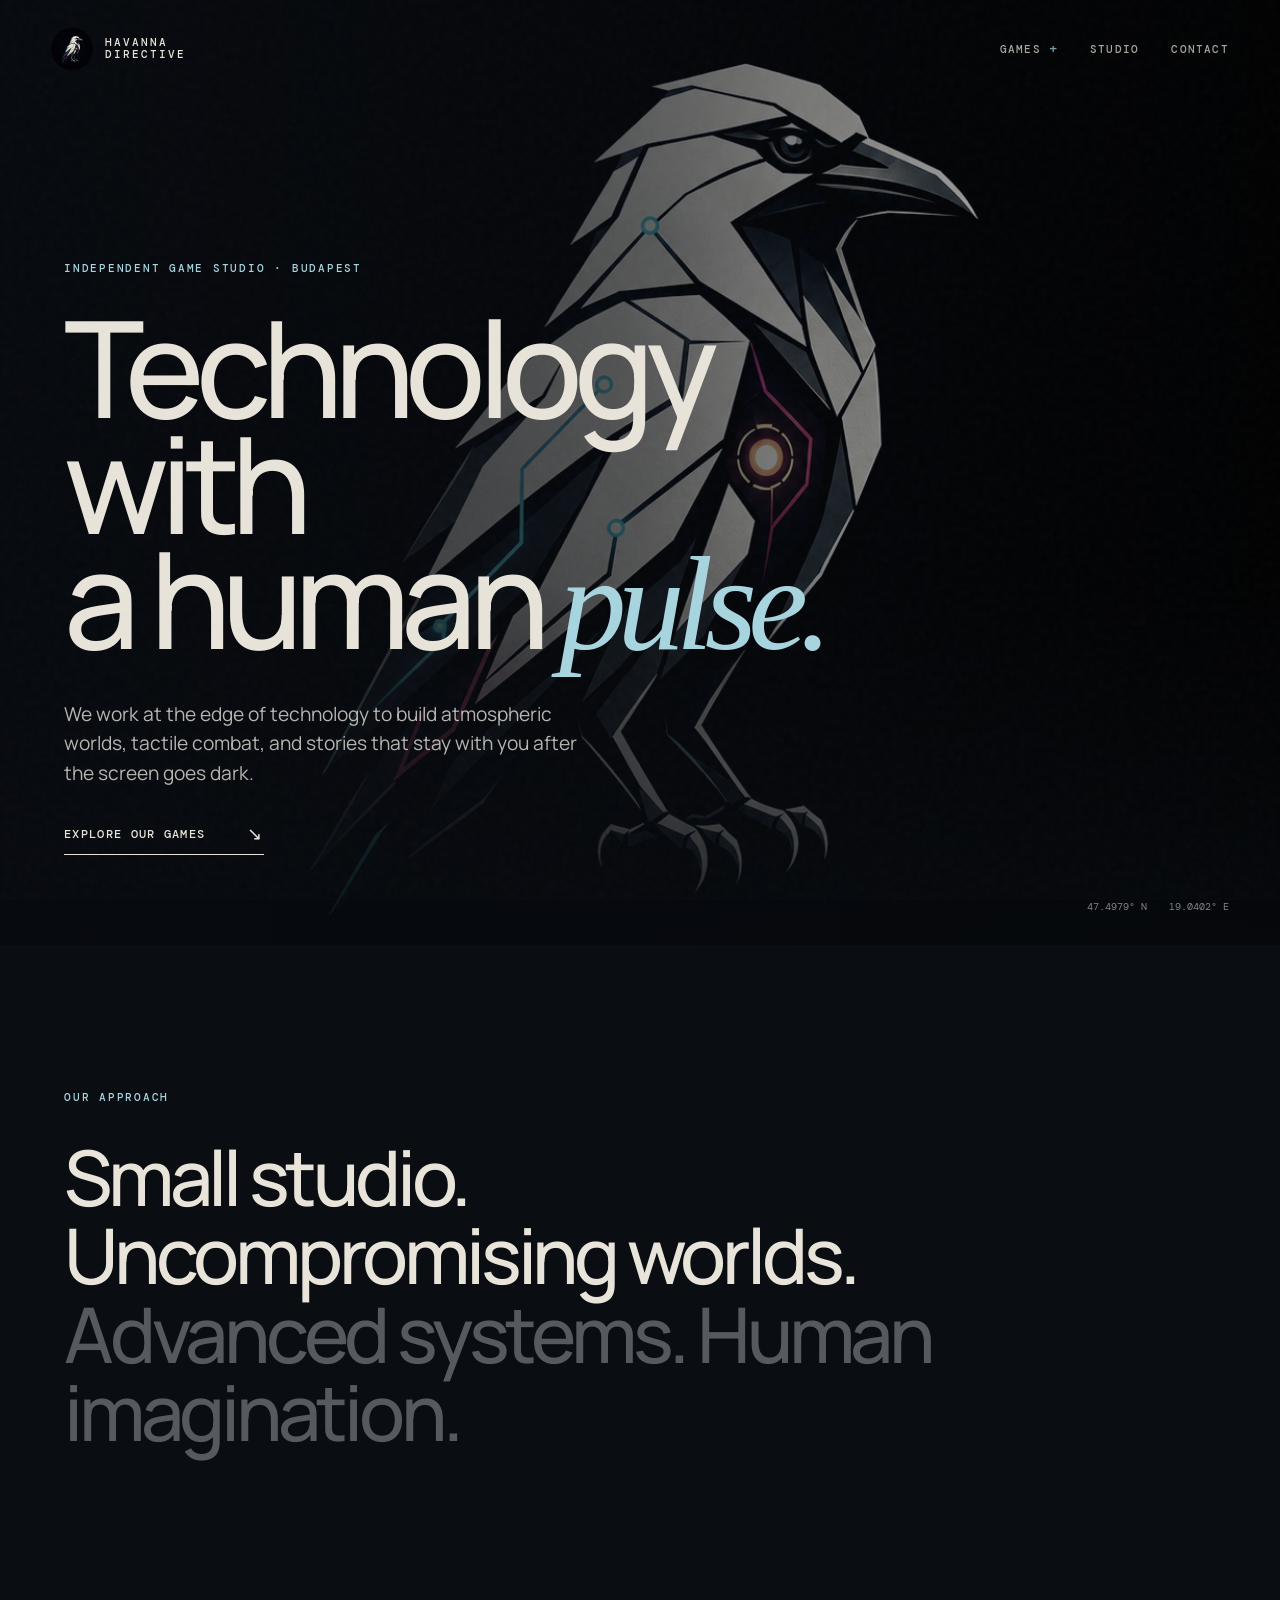
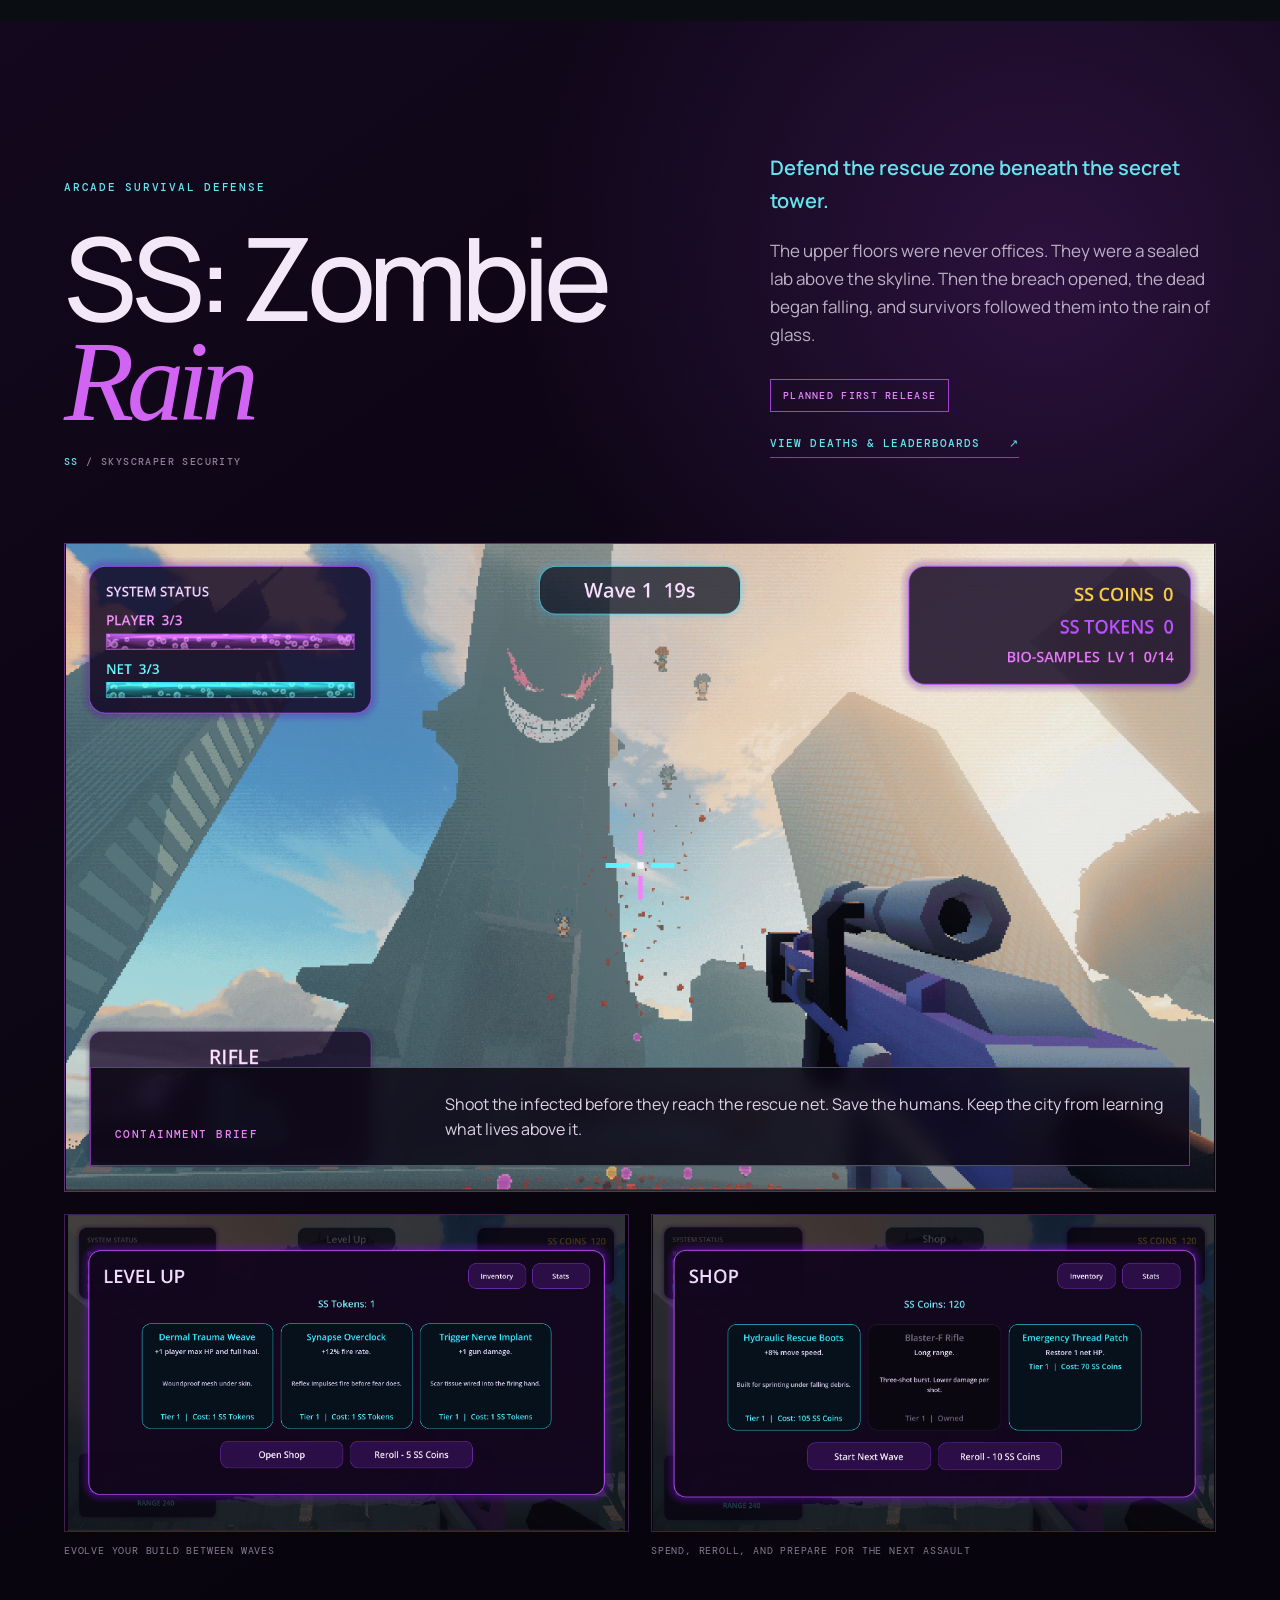
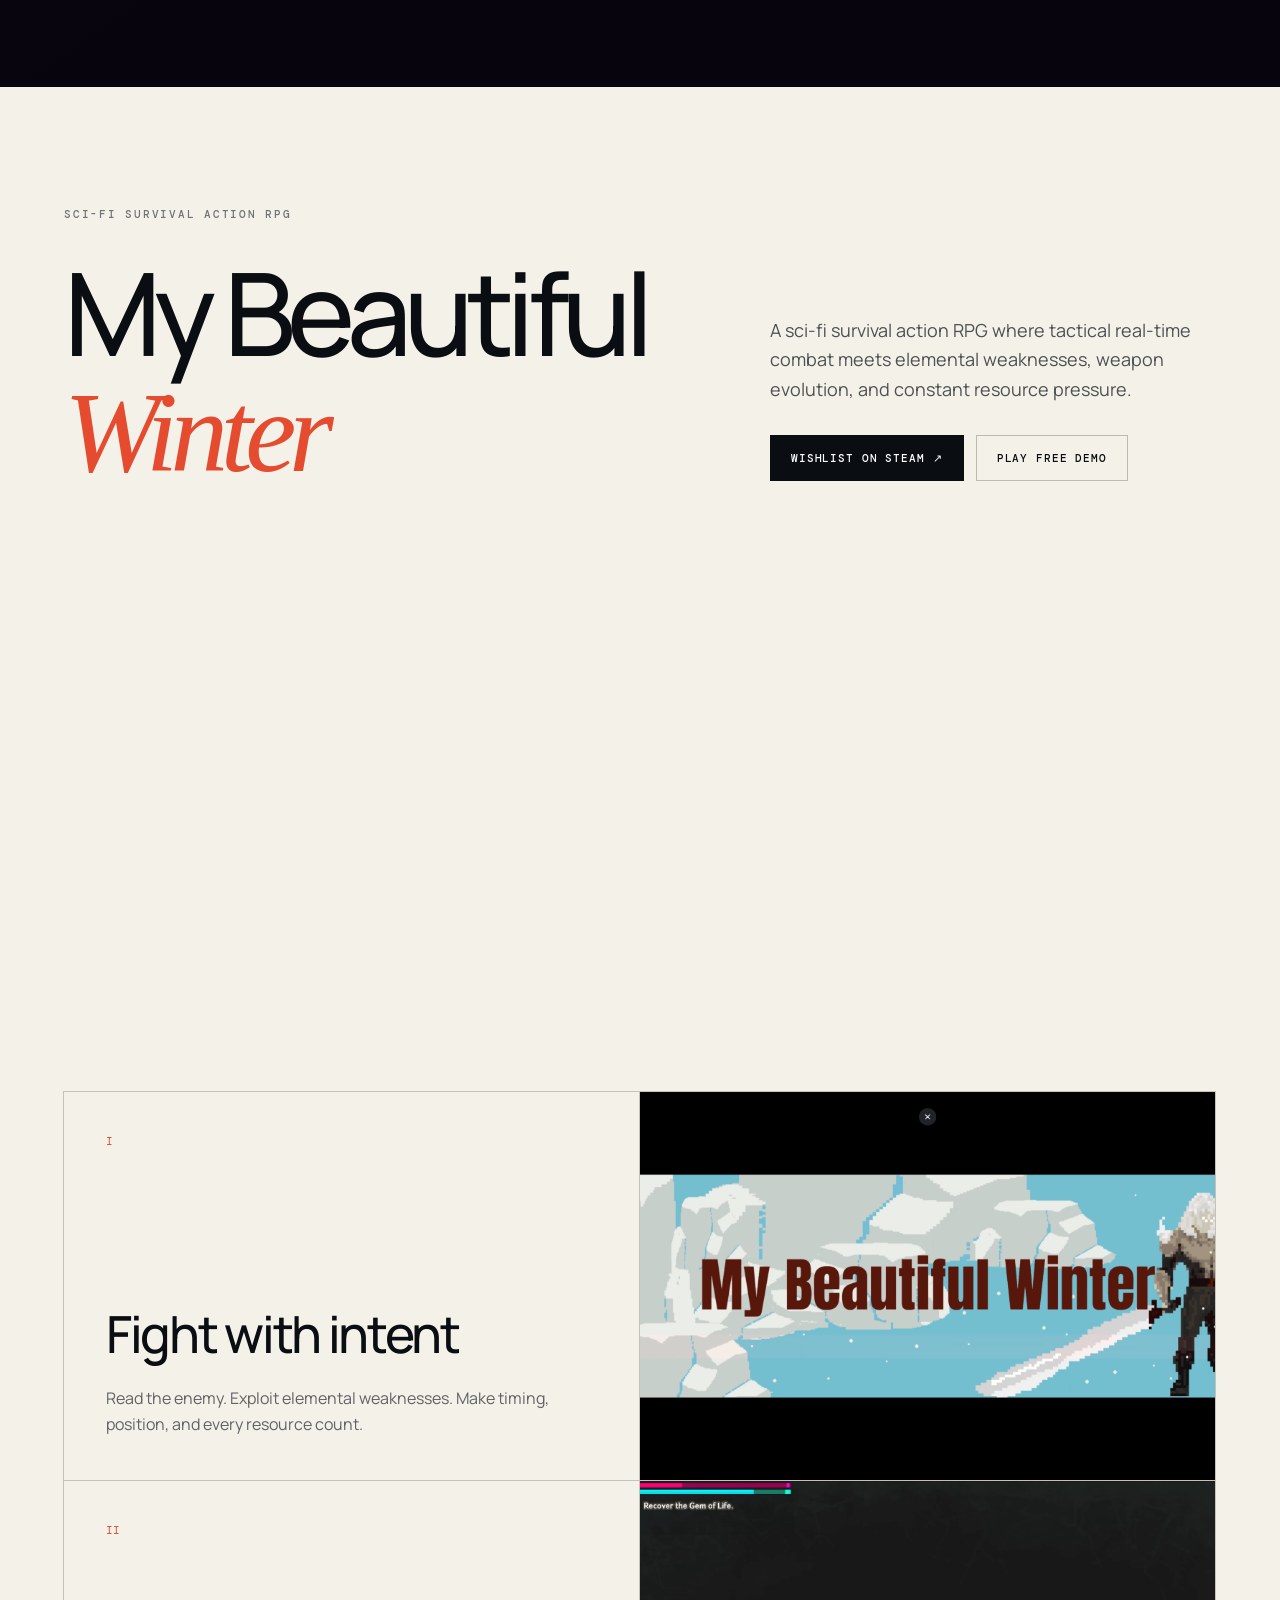
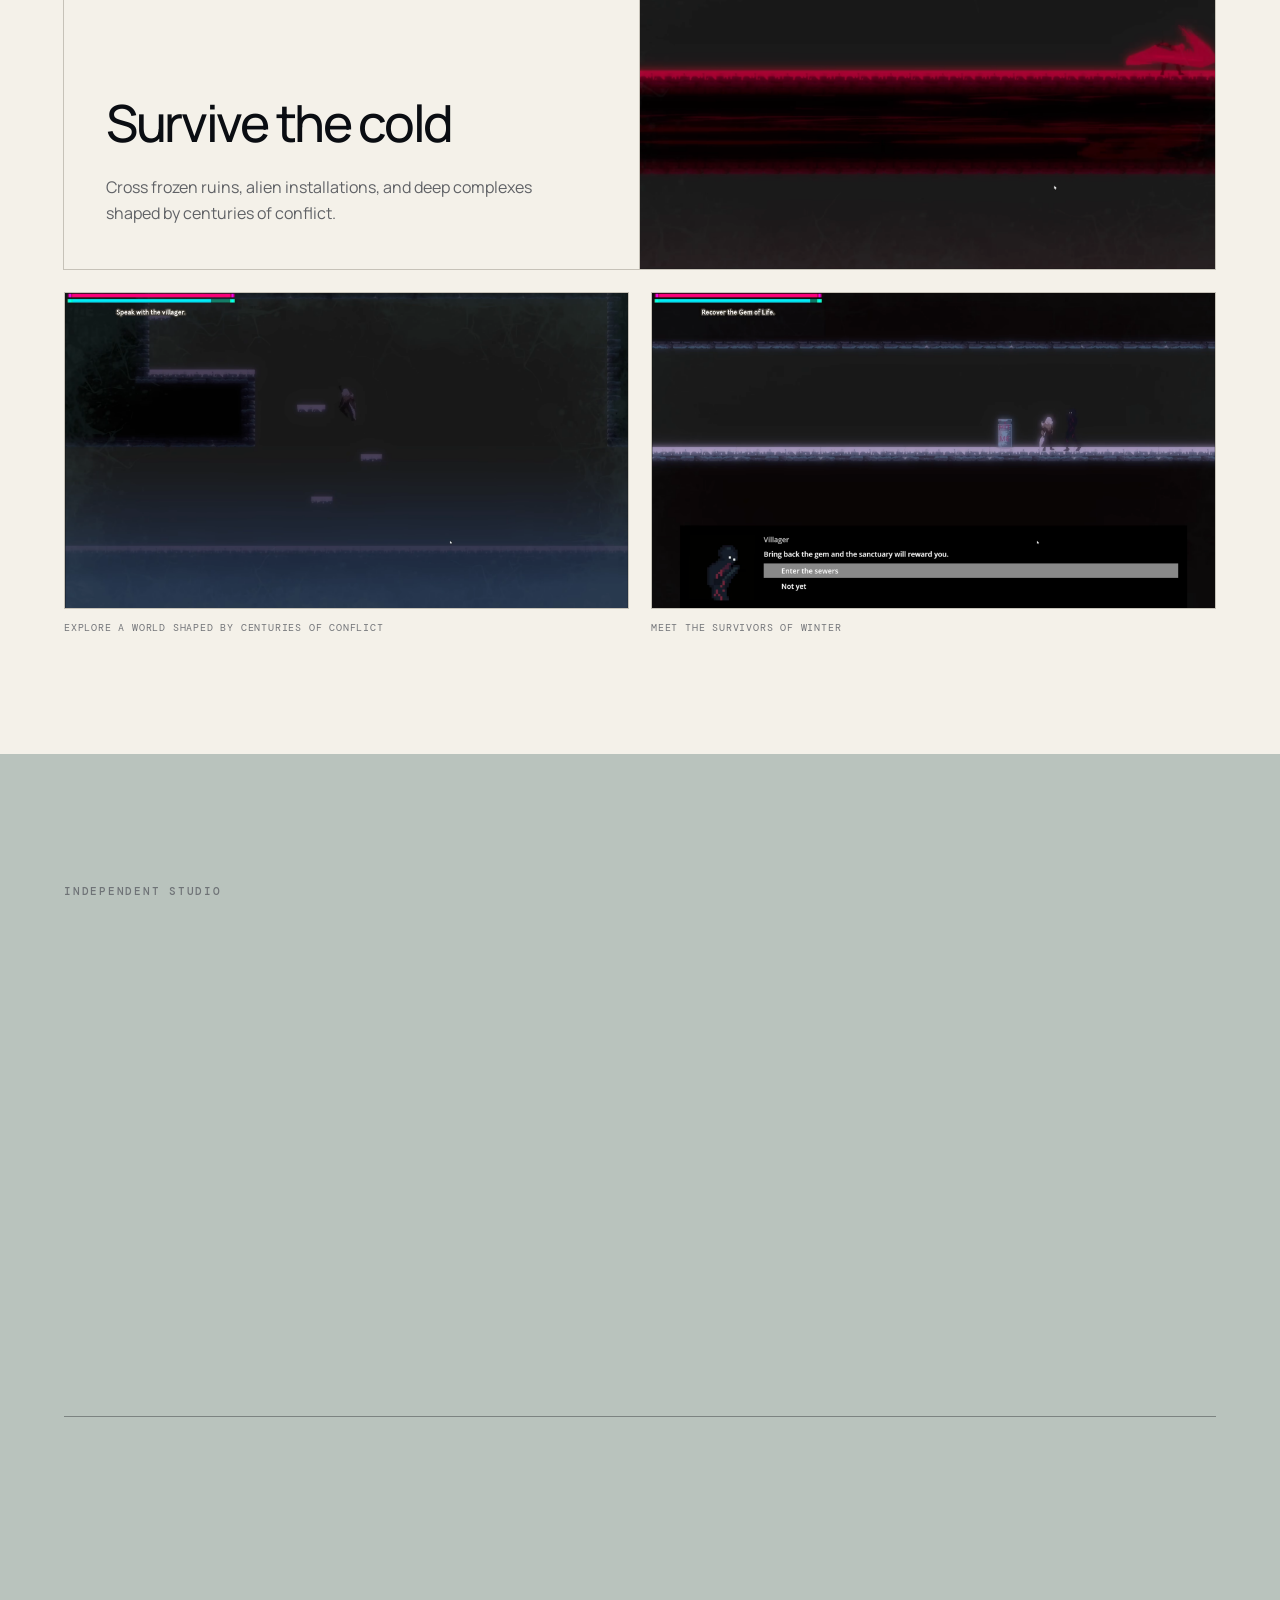
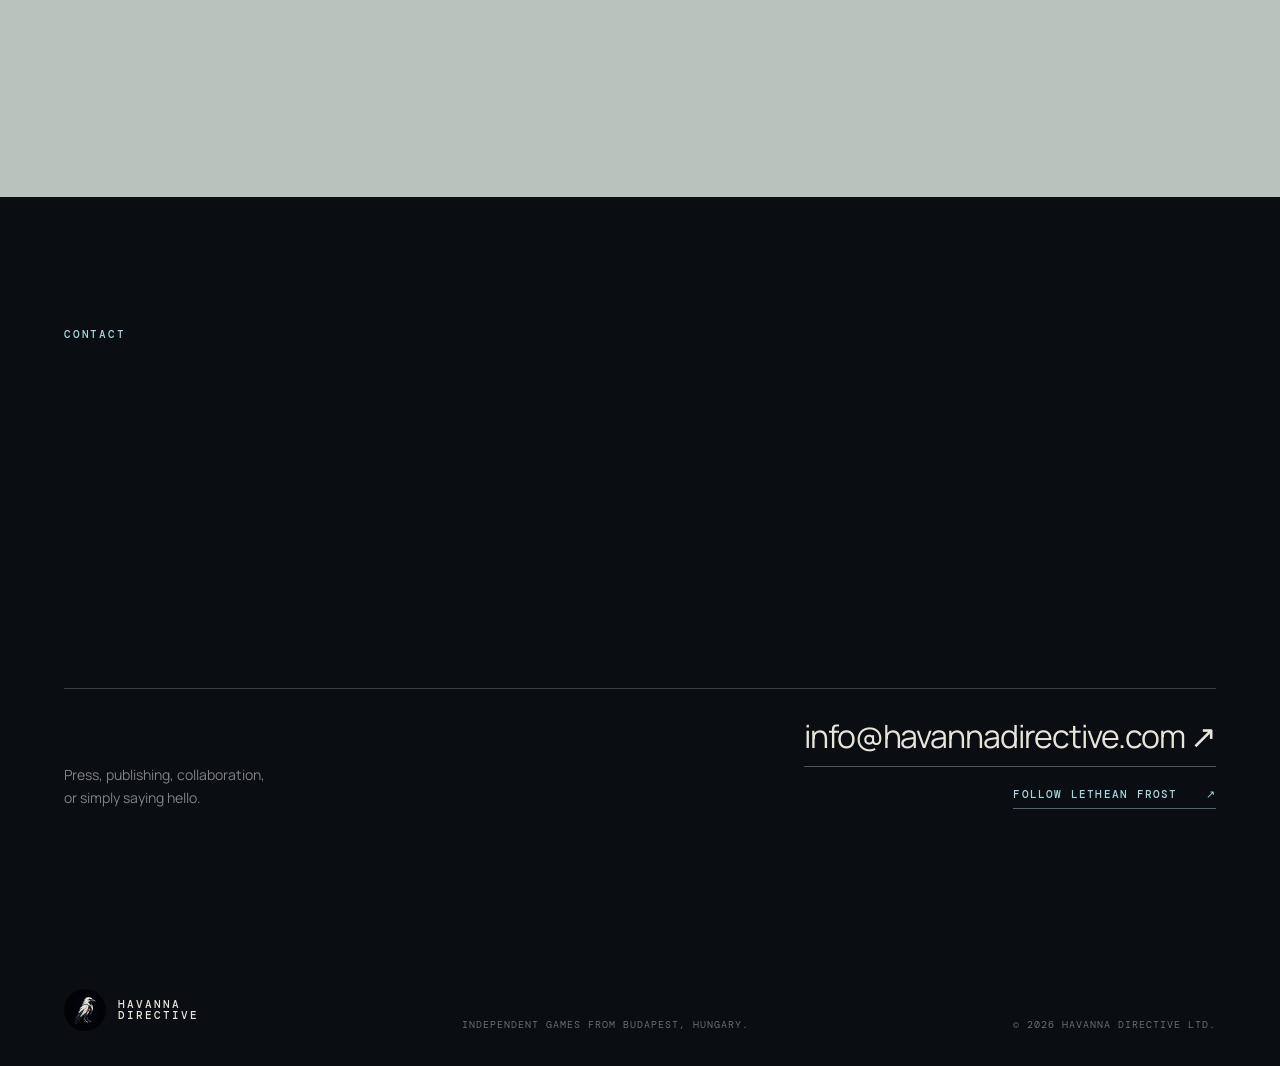
==== commit 89b150ef: "Add Zombie Rain worldwide leaderboards" ====
--- a/index.html
+++ b/index.html
@@ -76,7 +76,7 @@
           <p class="zombie-tagline">Defend the rescue zone beneath the secret tower.</p>
           <p>The upper floors were never offices. They were a sealed lab above the skyline. Then the breach opened, the dead began falling, and survivors followed them into the rain of glass.</p>
           <span class="status-badge">Planned first release</span>
-          <a class="zombie-counter-link" href="sszr/">View worldwide defender deaths <span>↗</span></a>
+          <a class="zombie-counter-link" href="sszr/">View deaths &amp; leaderboards <span>↗</span></a>
         </div>
       </div>
 
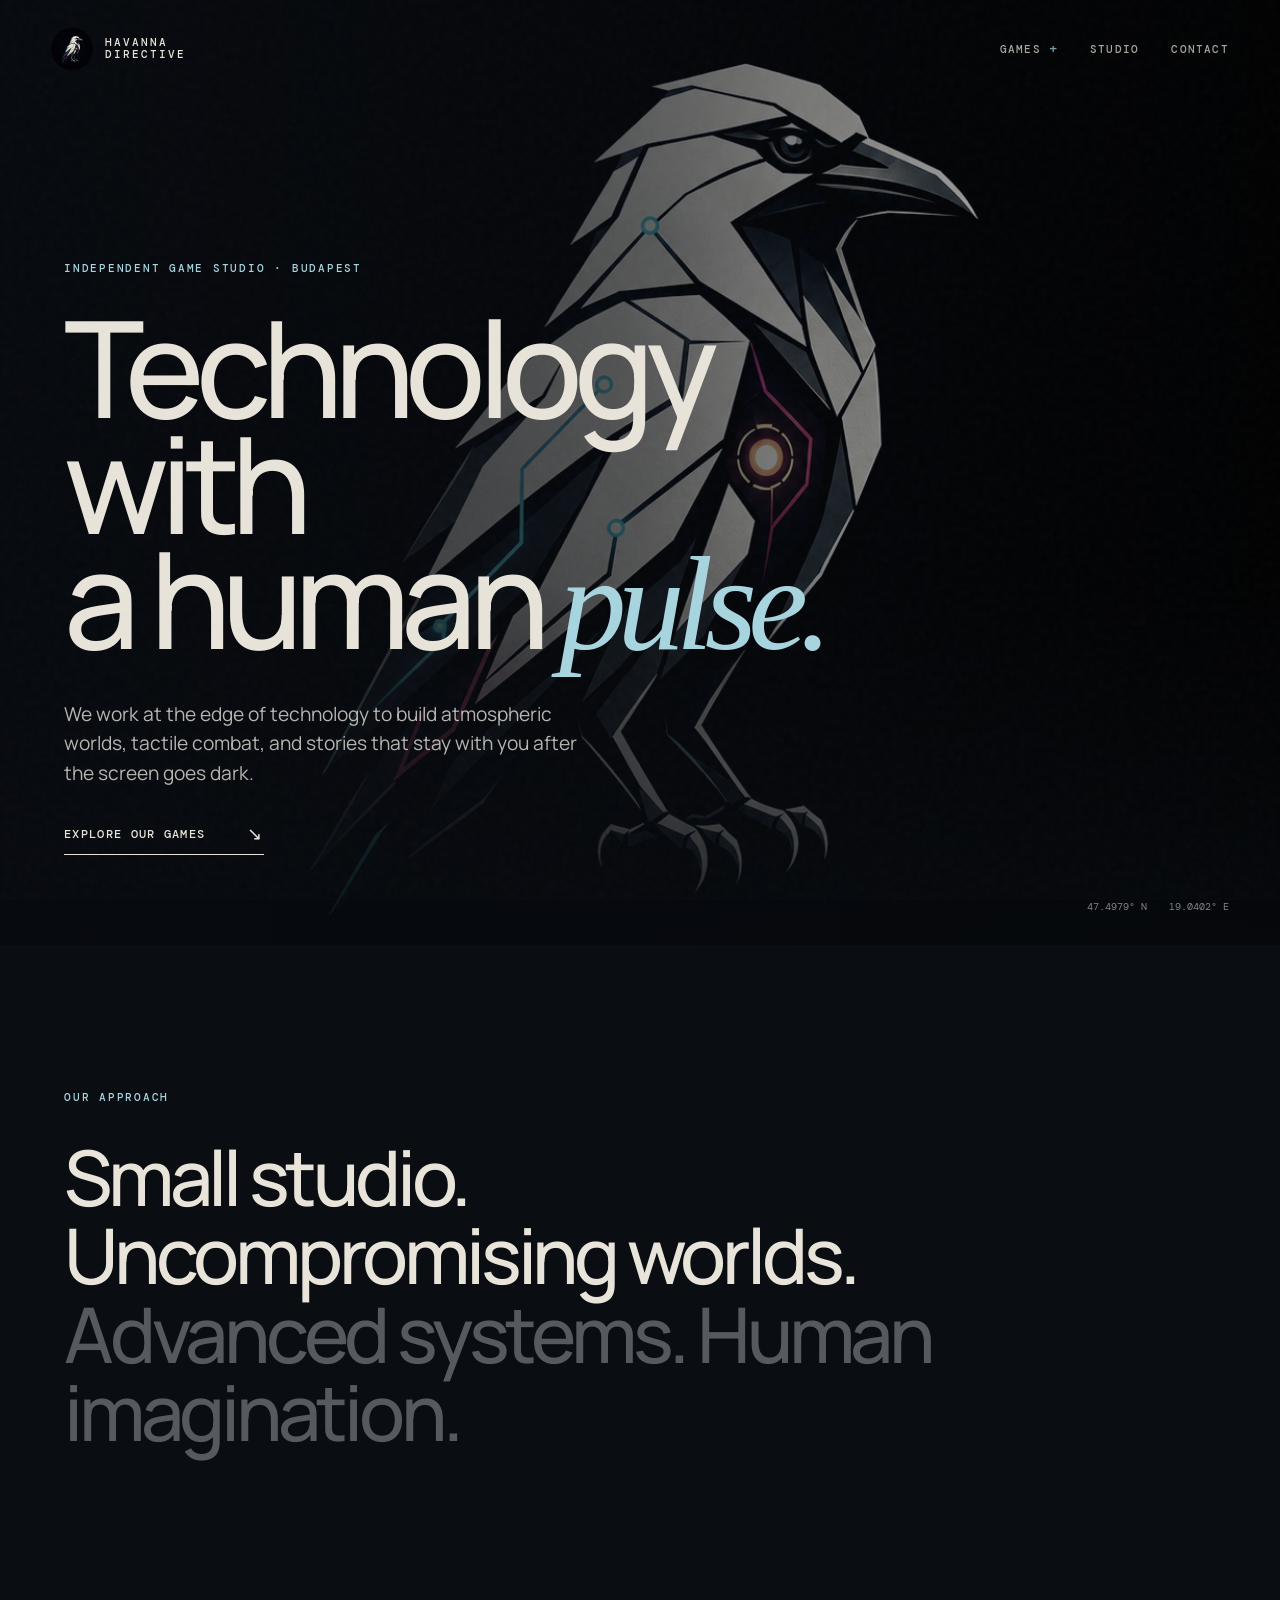
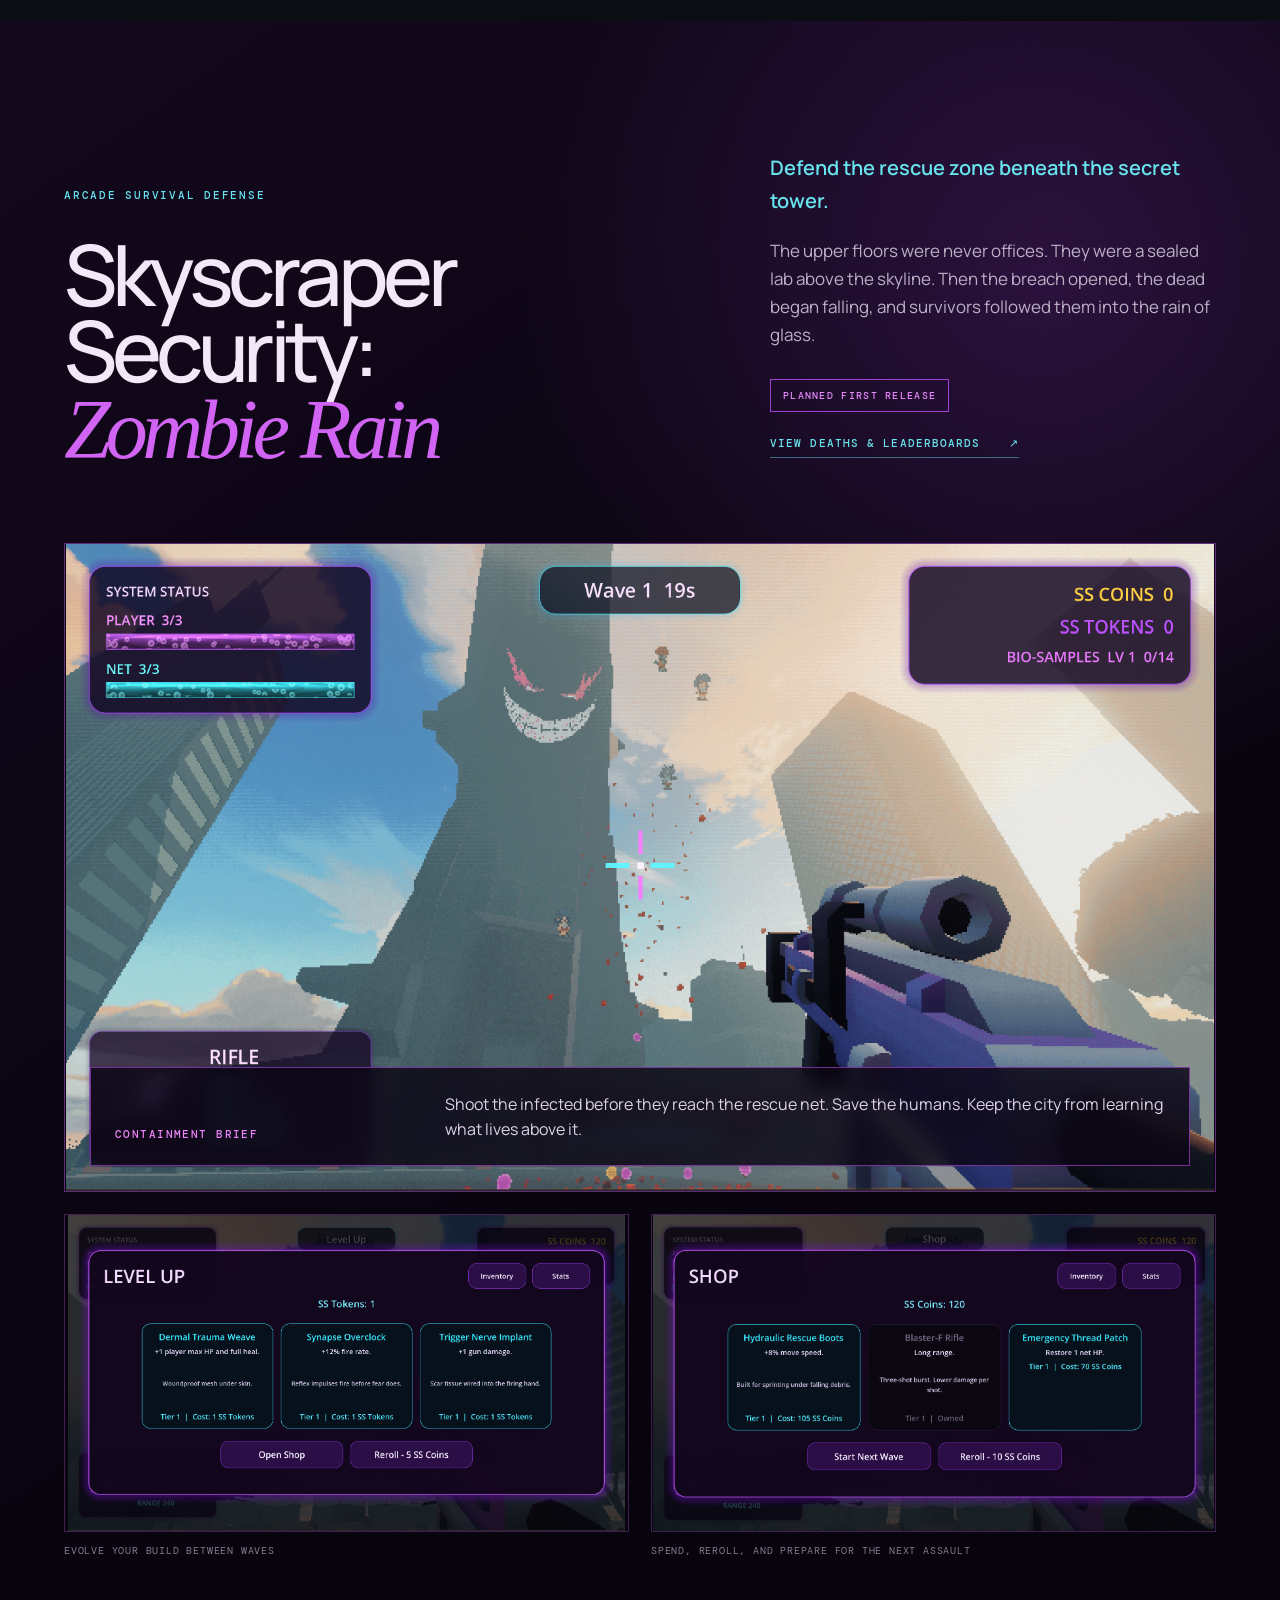
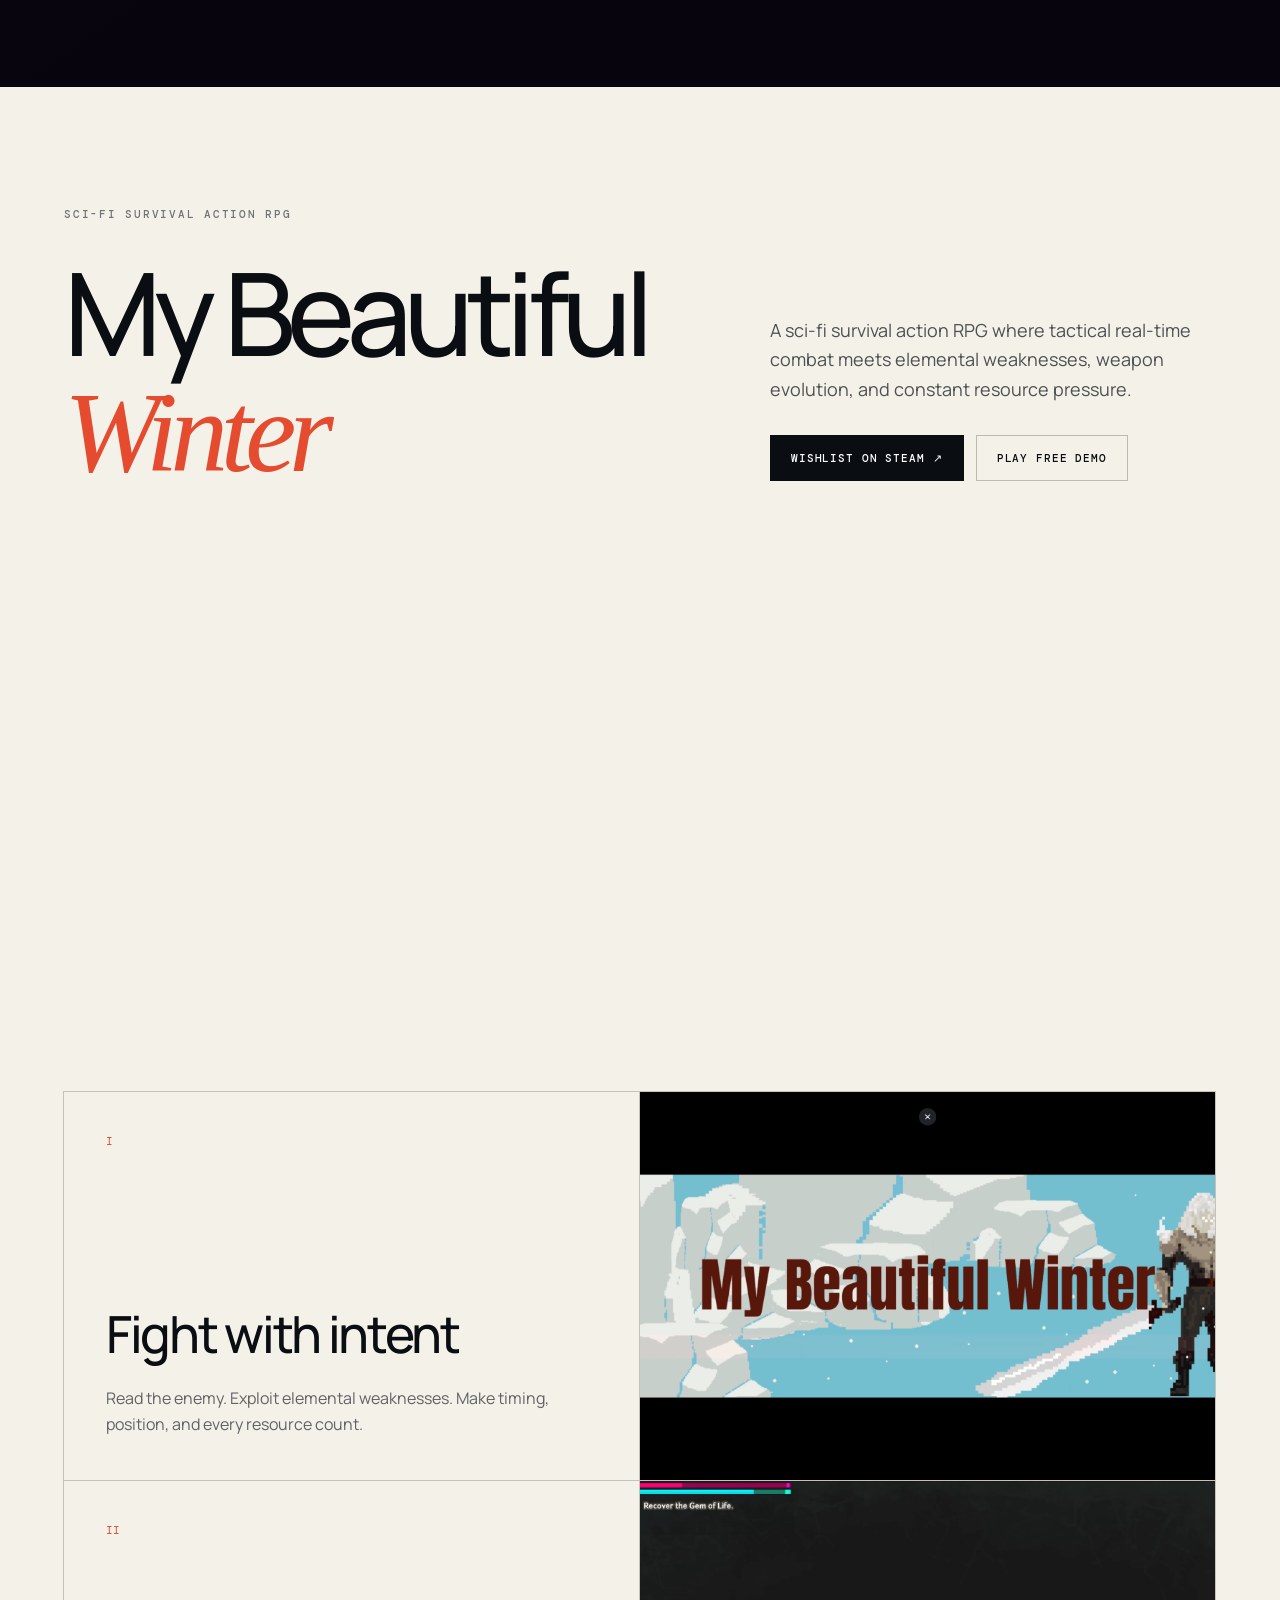
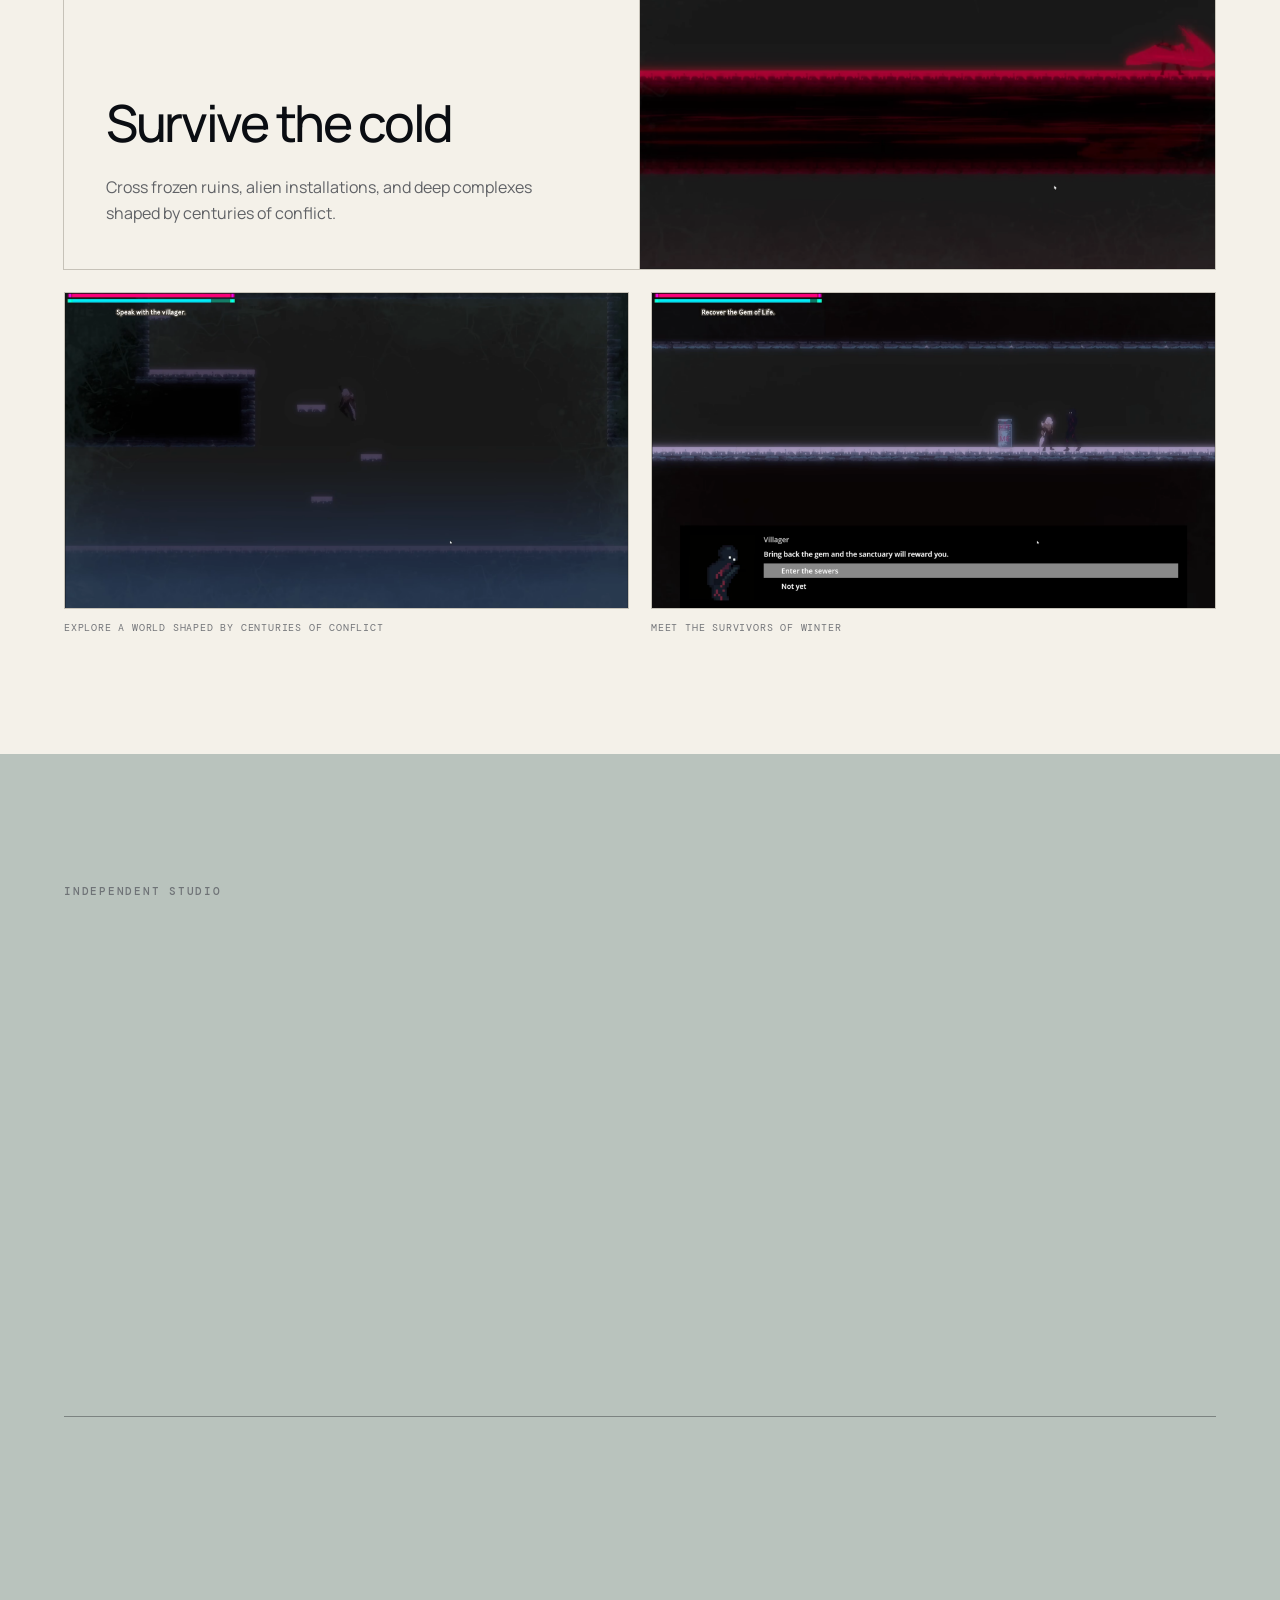
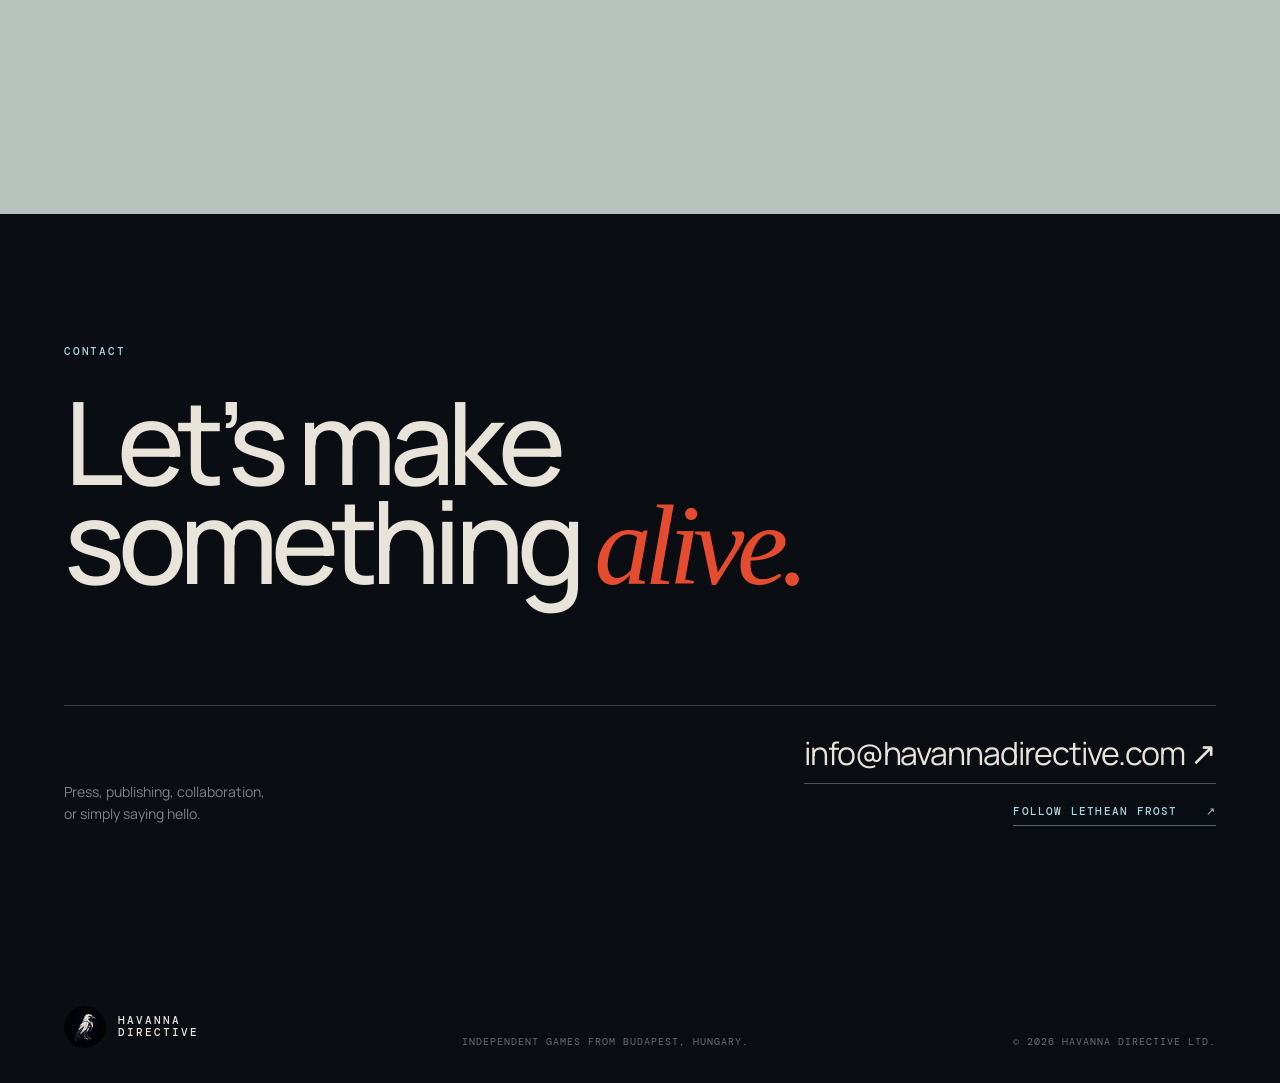
==== commit 542234f8: "Show database-backed defender achievements" ====
--- a/index.html
+++ b/index.html
@@ -3,10 +3,10 @@
 <head>
   <meta charset="utf-8">
   <meta name="viewport" content="width=device-width, initial-scale=1">
-  <meta name="description" content="Havanna Directive is an independent game studio in Budapest creating cyberpunk worlds, SS: Zombie Rain, and My Beautiful Winter.">
+  <meta name="description" content="Havanna Directive is an independent game studio in Budapest creating cyberpunk worlds, Skyscraper Security: Zombie Rain, and My Beautiful Winter.">
   <meta name="theme-color" content="#090c12">
   <meta property="og:title" content="Havanna Directive — Technology with a human pulse">
-  <meta property="og:description" content="Independent game studio in Budapest. Makers of SS: Zombie Rain and My Beautiful Winter.">
+  <meta property="og:description" content="Independent game studio in Budapest. Makers of Skyscraper Security: Zombie Rain and My Beautiful Winter.">
   <meta property="og:image" content="https://havannadirective.com/assets/crow-mark.png">
   <meta property="og:url" content="https://havannadirective.com/">
   <meta property="og:type" content="website">
@@ -29,7 +29,7 @@
       <details class="games-menu">
         <summary>Games</summary>
         <div class="games-menu-panel">
-          <a href="#zombie-rain">SS: Zombie Rain</a>
+          <a href="#zombie-rain">Skyscraper Security: Zombie Rain</a>
           <a href="#my-beautiful-winter">My Beautiful Winter</a>
         </div>
       </details>
@@ -69,8 +69,7 @@
       <div class="zombie-heading">
         <div>
           <p class="section-label">Arcade survival defense</p>
-          <h2 id="zombie-title">SS: Zombie<br><em>Rain</em></h2>
-          <p class="project-expansion"><span>SS</span> / Skyscraper Security</p>
+          <h2 id="zombie-title"><span>Skyscraper<br>Security:</span><br><em>Zombie Rain</em></h2>
         </div>
         <div class="zombie-summary">
           <p class="zombie-tagline">Defend the rescue zone beneath the secret tower.</p>
@@ -82,7 +81,7 @@
 
       <div class="zombie-feature reveal">
         <a class="screenshot-link" href="assets/zombie-rain-01.png" data-lightbox>
-          <img src="assets/zombie-rain-01.png" alt="First-person rescue-zone defense gameplay in SS: Zombie Rain">
+          <img src="assets/zombie-rain-01.png" alt="First-person rescue-zone defense gameplay in Skyscraper Security: Zombie Rain">
         </a>
         <div class="zombie-feature-copy">
           <span>Containment brief</span>
@@ -93,13 +92,13 @@
       <div class="zombie-gallery">
         <figure class="reveal">
           <a class="screenshot-link" href="assets/zombie-rain-level-up.png" data-lightbox>
-            <img src="assets/zombie-rain-level-up.png" alt="Choosing a level-up implant between waves in SS: Zombie Rain">
+            <img src="assets/zombie-rain-level-up.png" alt="Choosing a level-up implant between waves in Skyscraper Security: Zombie Rain">
           </a>
           <figcaption>Evolve your build between waves</figcaption>
         </figure>
         <figure class="reveal">
           <a class="screenshot-link" href="assets/zombie-rain-shop.png" data-lightbox>
-            <img src="assets/zombie-rain-shop.png" alt="Buying equipment and rerolling the shop between waves in SS: Zombie Rain">
+            <img src="assets/zombie-rain-shop.png" alt="Buying equipment and rerolling the shop between waves in Skyscraper Security: Zombie Rain">
           </a>
           <figcaption>Spend, reroll, and prepare for the next assault</figcaption>
         </figure>
@@ -187,7 +186,7 @@
         </div>
         <div class="timeline-item reveal">
           <span>Next release</span>
-          <strong>SS: Zombie Rain</strong>
+          <strong>Skyscraper Security: Zombie Rain</strong>
           <p>Defend the rescue zone beneath the secret tower.</p>
         </div>
         <div class="timeline-item reveal">
--- a/styles.css
+++ b/styles.css
@@ -68,7 +68,7 @@
   top: calc(100% + 16px);
   left: -18px;
   display: grid;
-  min-width: 248px;
+  min-width: 340px;
   padding: 8px;
   background: rgba(9,12,18,.97);
   border: 1px solid var(--line);
@@ -175,9 +175,8 @@
 }
 .zombie-section .section-label { color: #65e4ef; }
 .zombie-heading { display: grid; grid-template-columns: 1.15fr .85fr; gap: 8vw; align-items: end; margin-bottom: 75px; }
+.zombie-heading h2 { font-size: clamp(50px, 6.6vw, 106px); line-height: .9; }
 .zombie-heading h2 em { color: #d264f4; }
-.project-expansion { margin: 24px 0 0; color: #8d8197; font: 500 10px "DM Mono", monospace; letter-spacing: .14em; text-transform: uppercase; }
-.project-expansion span { color: #67e3ed; }
 .zombie-summary { padding-bottom: 10px; }
 .zombie-summary p { max-width: 560px; margin: 0 0 20px; color: #bcb0c6; font-size: 17px; line-height: 1.65; }
 .zombie-summary .zombie-tagline { color: #67e3ed; font-size: 20px; font-weight: 600; }
@@ -249,6 +248,7 @@
   .manifesto, .game-section, .zombie-section, .studio-section, .contact-section { padding-left: 22px; padding-right: 22px; }
   .manifesto { padding-top: 100px; padding-bottom: 110px; }
   .game-heading, .zombie-heading, .studio-layout { grid-template-columns: 1fr; gap: 50px; }
+  .zombie-heading h2 { font-size: 54px; }
   .game-feature img { aspect-ratio: 16 / 9; min-height: 0; }
   .game-grid { grid-template-columns: 1fr; margin-top: 70px; }
   .game-card { min-height: 330px; padding: 28px; }
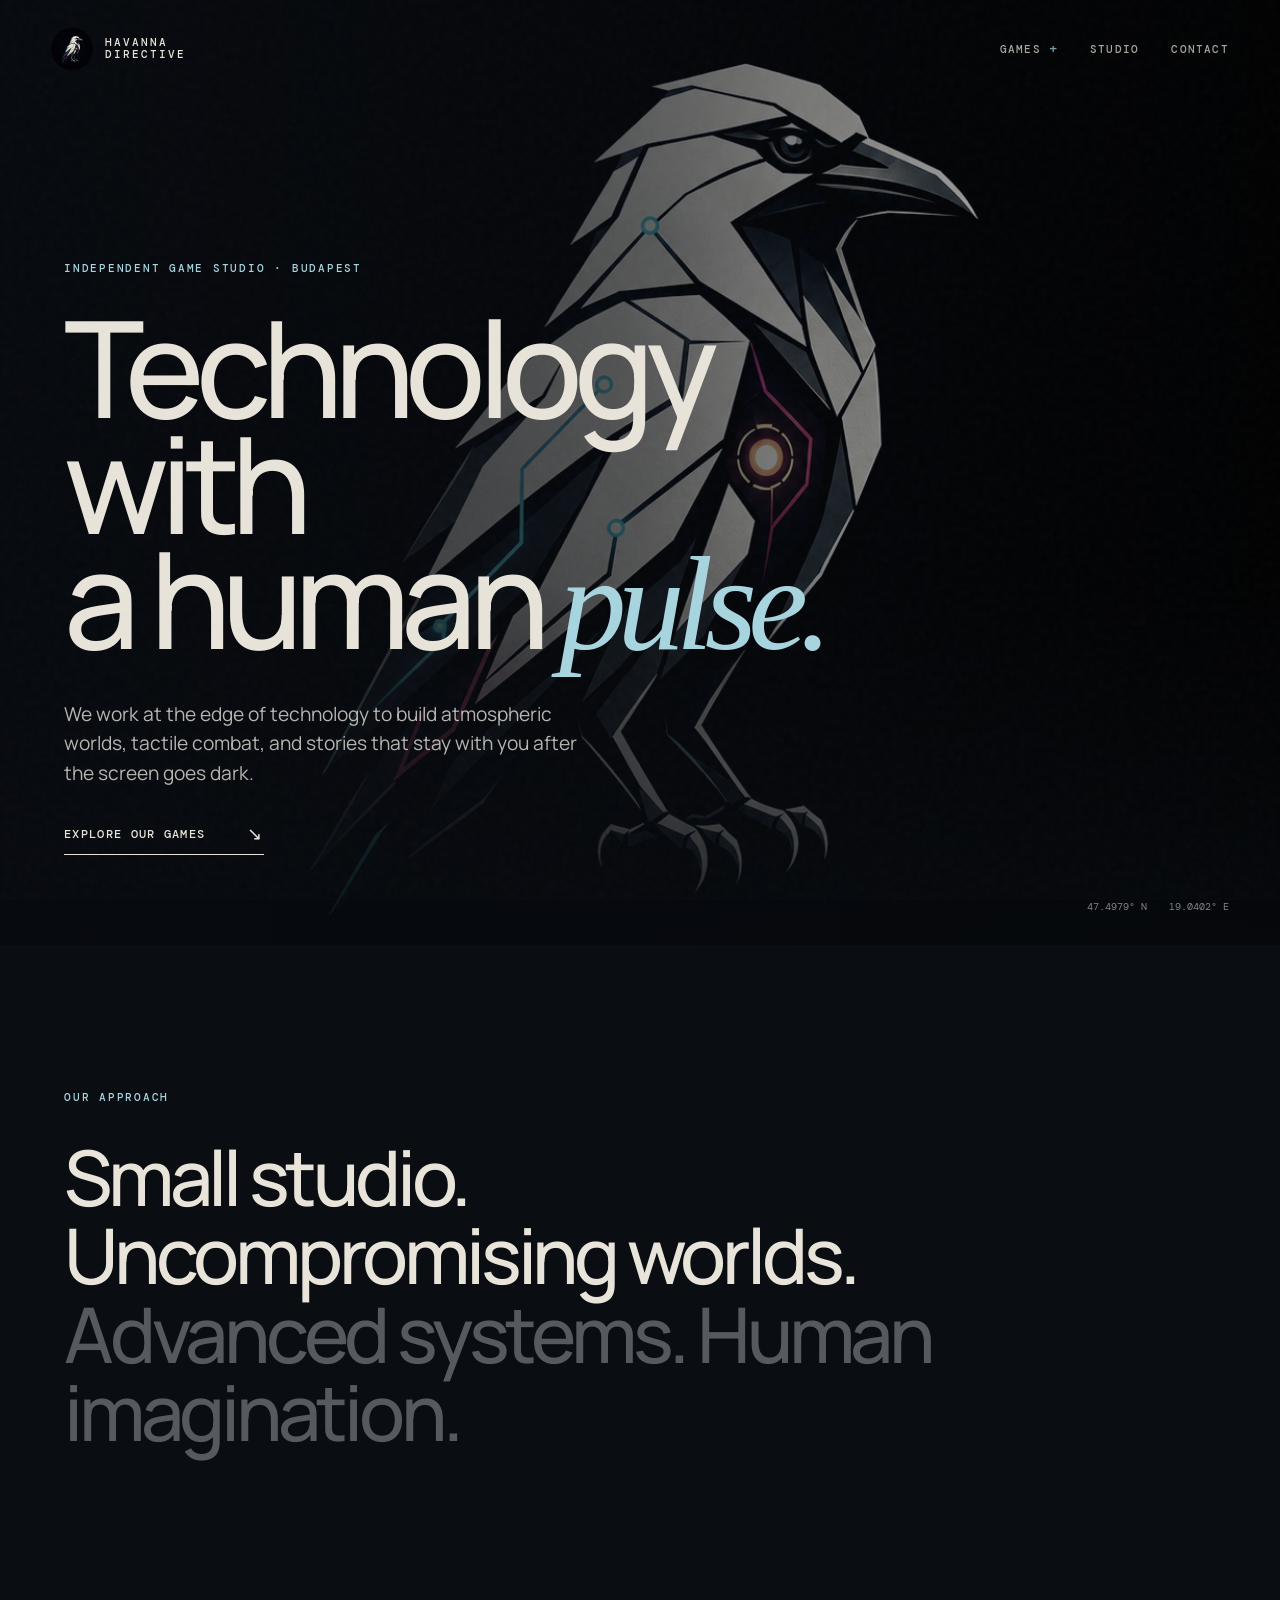
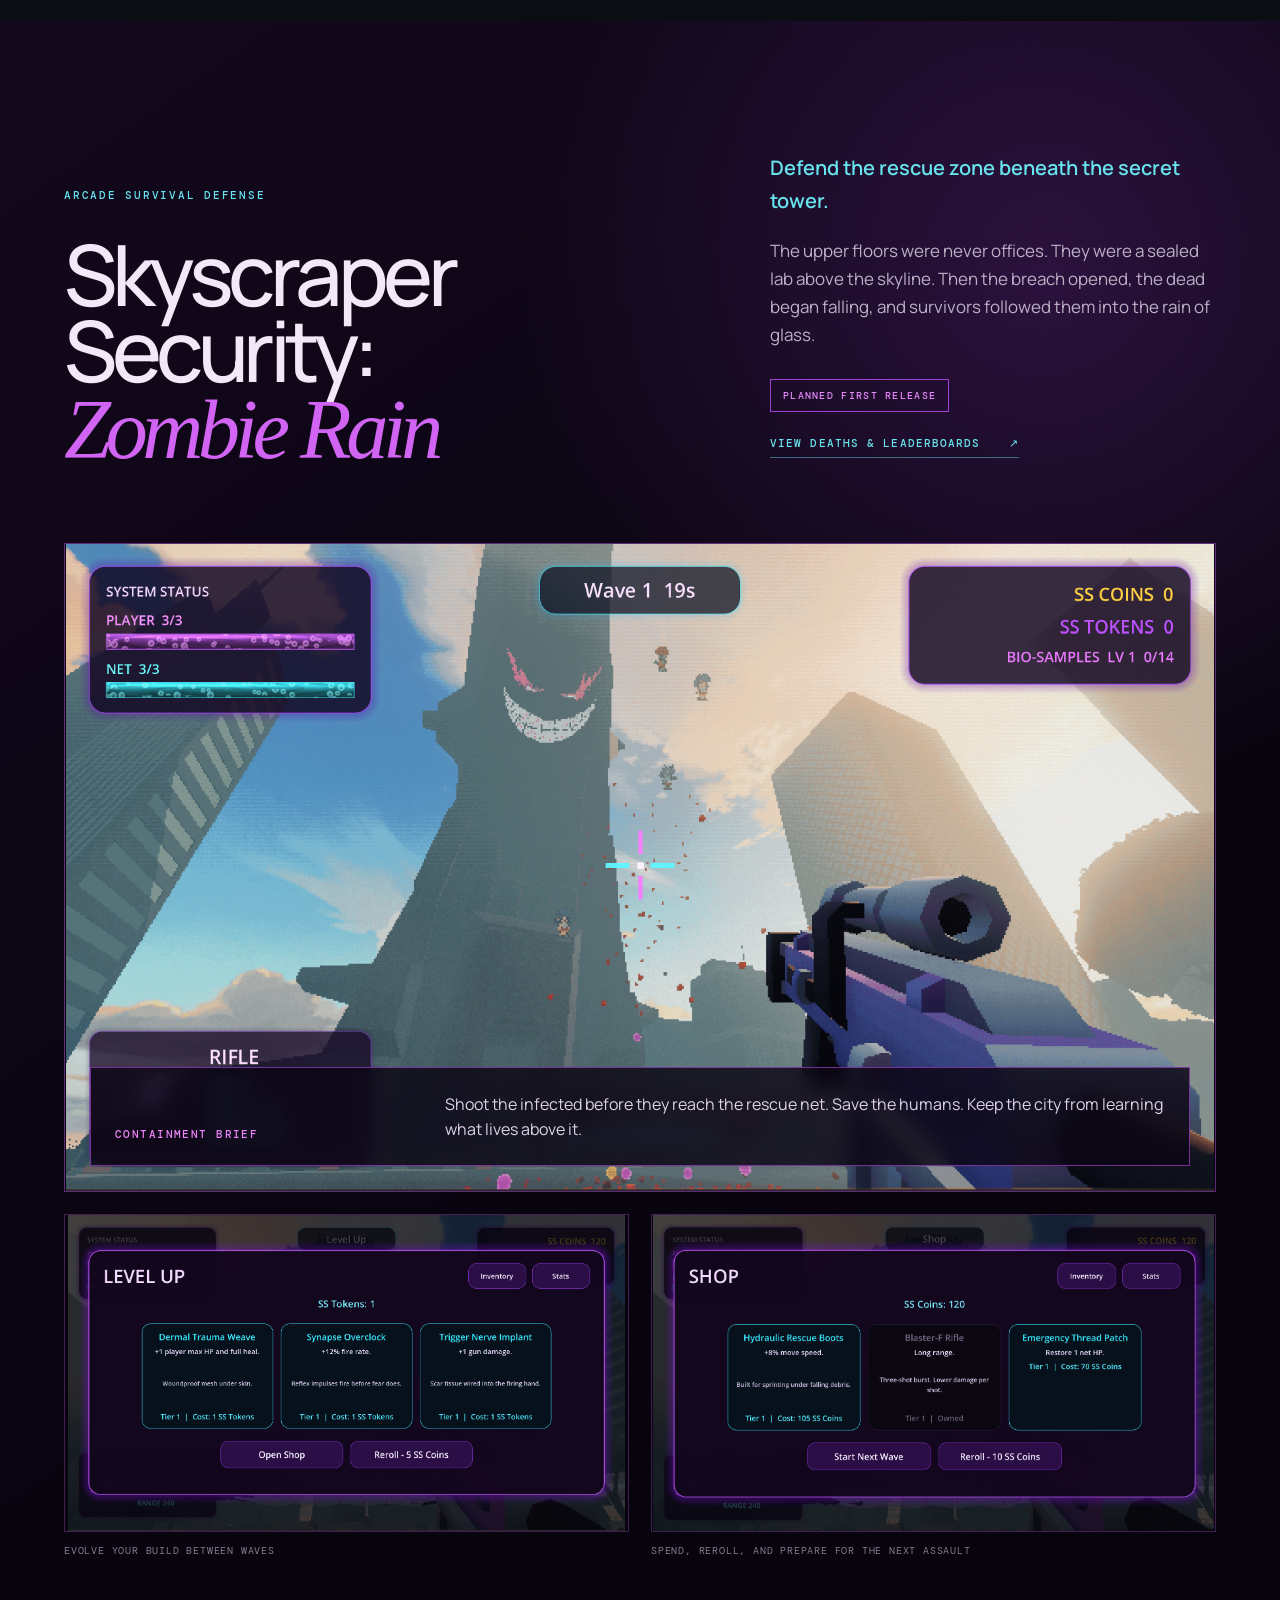
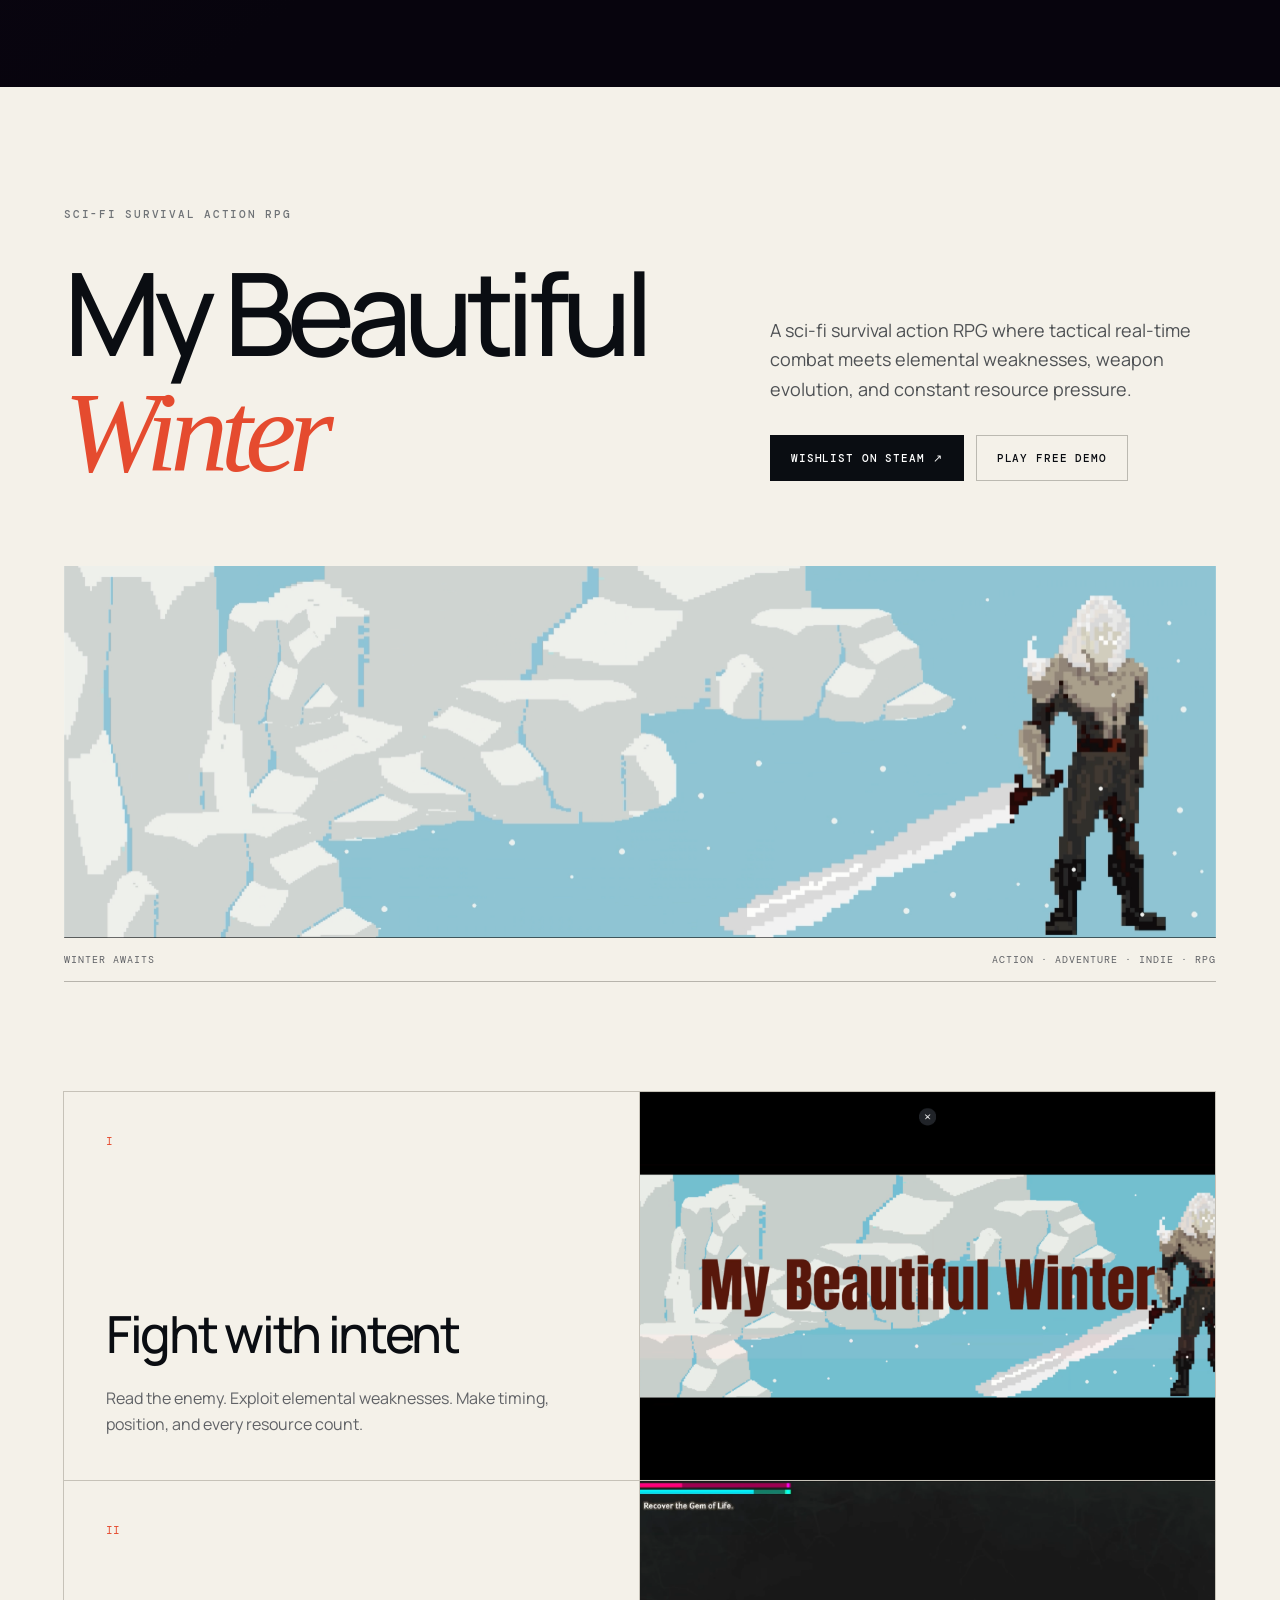
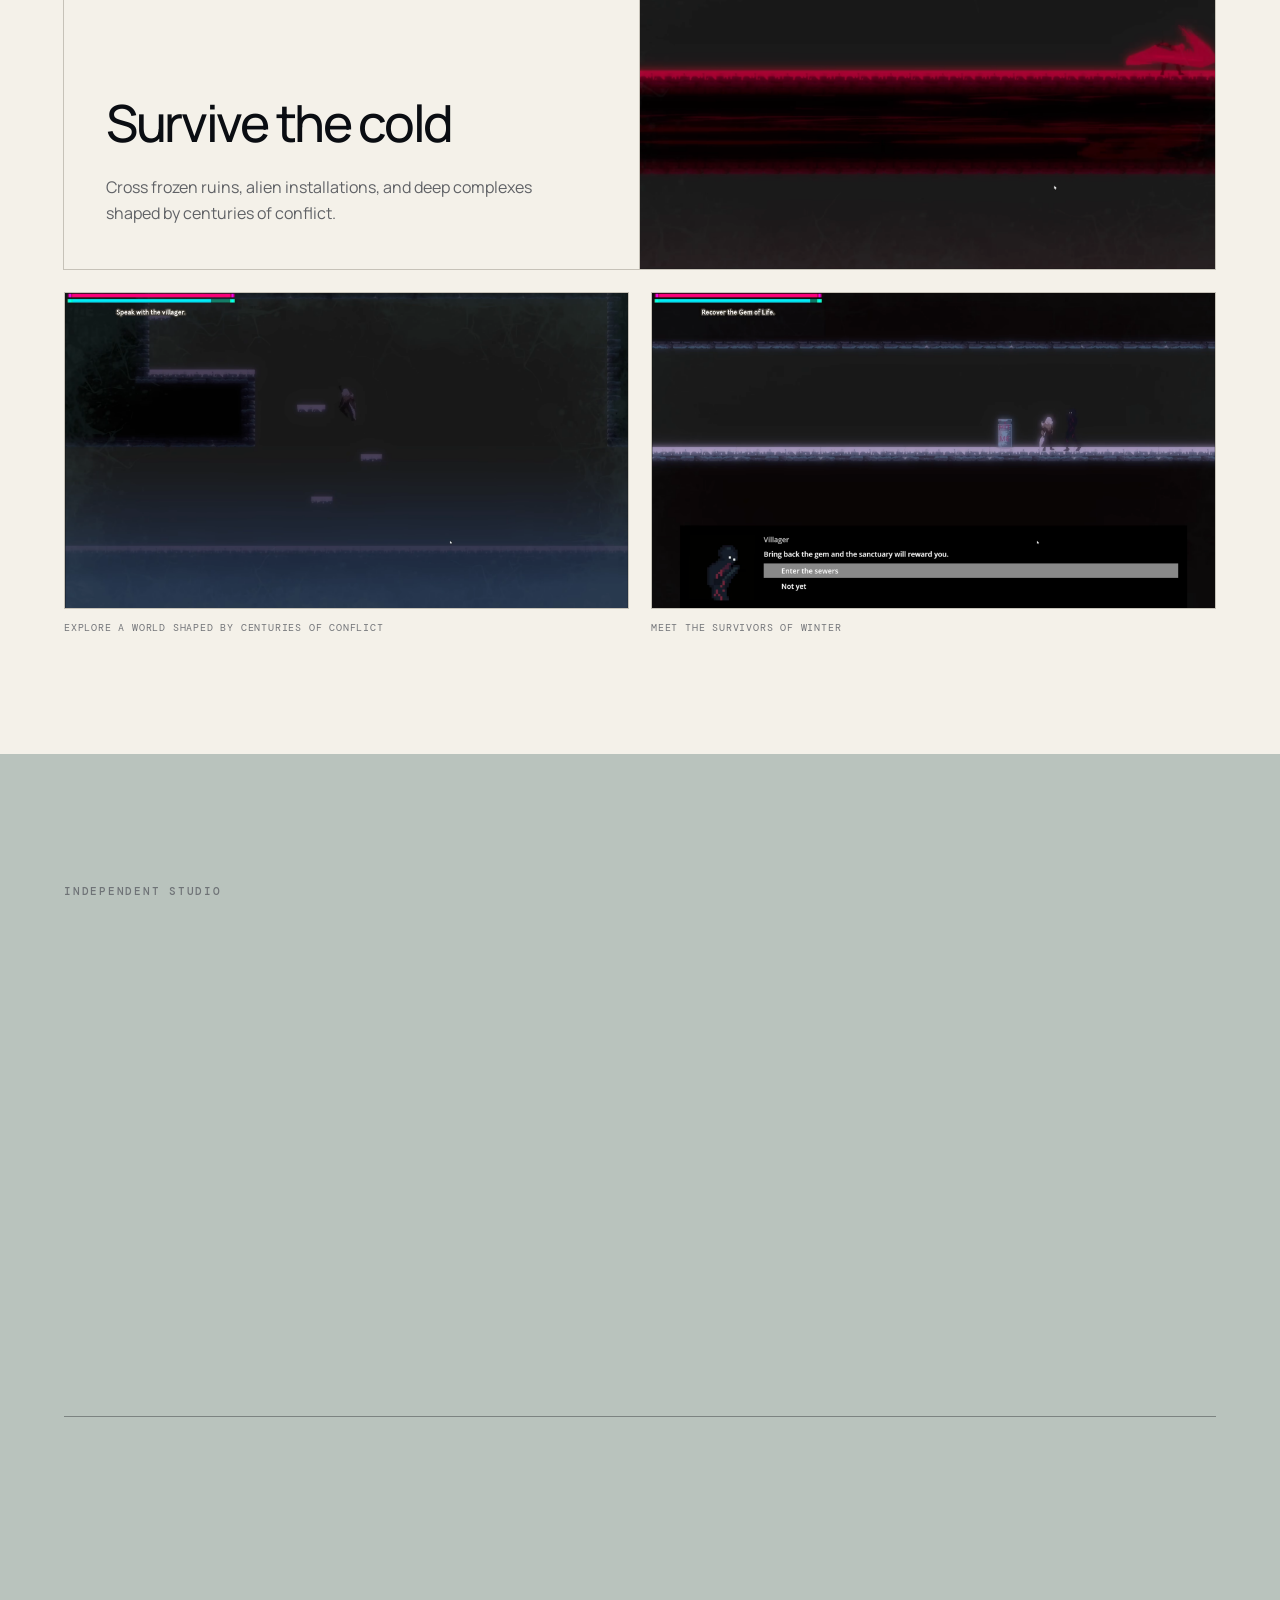
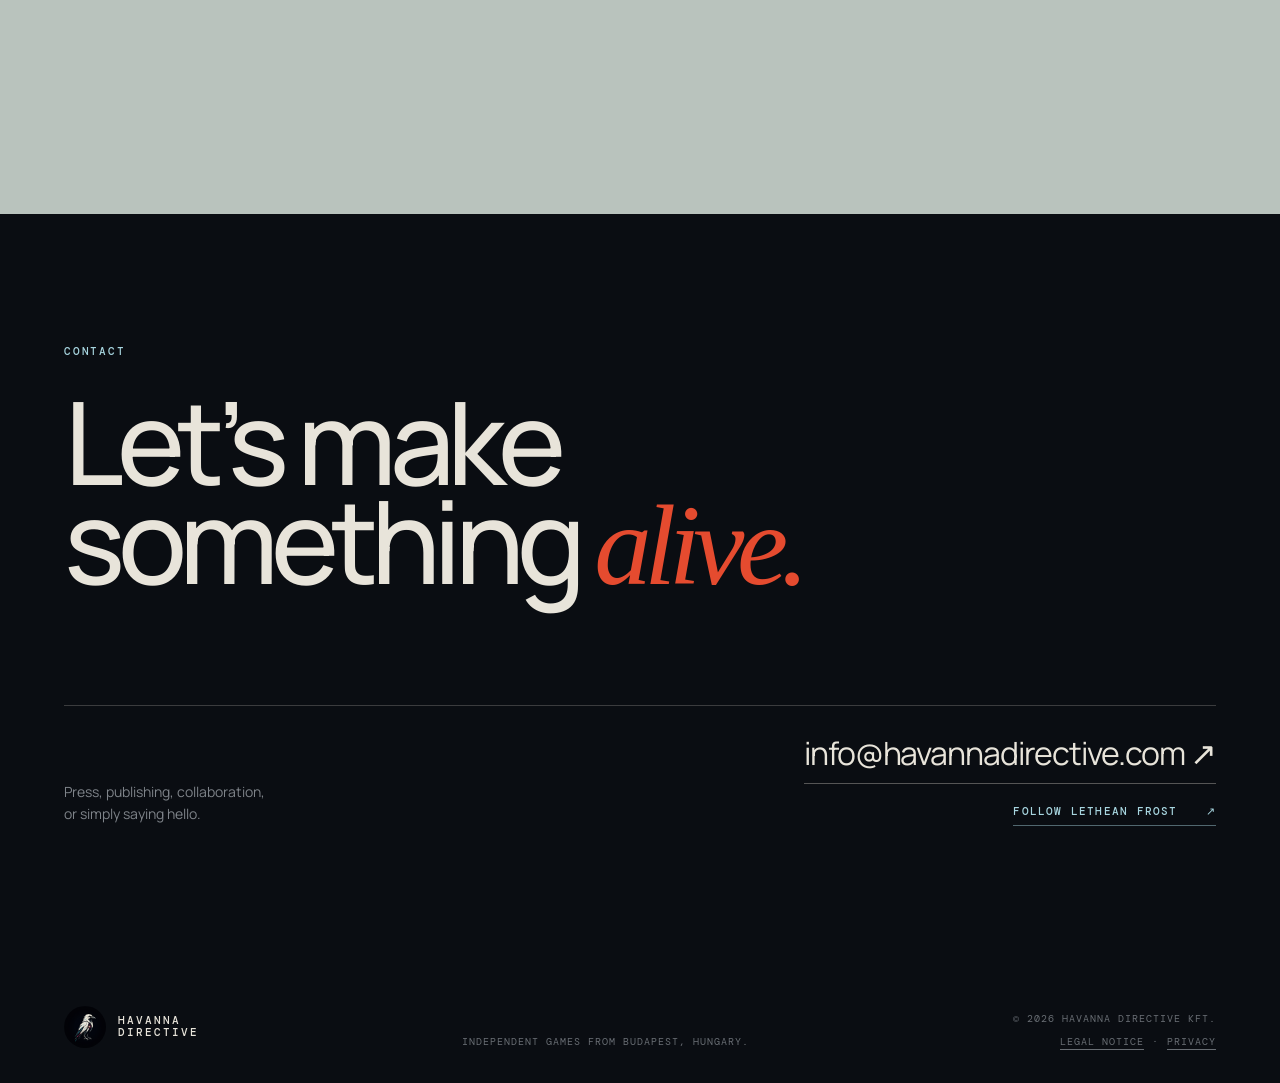
==== commit 8c20d3e9: "Add bilingual legal and privacy pages" ====
--- a/index.html
+++ b/index.html
@@ -15,7 +15,7 @@
   <link rel="preconnect" href="https://fonts.googleapis.com">
   <link rel="preconnect" href="https://fonts.gstatic.com" crossorigin>
   <link href="https://fonts.googleapis.com/css2?family=DM+Mono:wght@400;500&amp;family=Manrope:wght@400;500;600;700&amp;display=swap" rel="stylesheet">
-  <link rel="stylesheet" href="styles.css?v=20260815-6">
+  <link rel="stylesheet" href="styles.css?v=20260828-2">
 </head>
 <body>
   <div class="noise" aria-hidden="true"></div>
@@ -216,7 +216,10 @@
       <span>HAVANNA<br>DIRECTIVE</span>
     </a>
     <p>Independent games from Budapest, Hungary.</p>
-    <p>© <span id="year"></span> Havanna Directive Ltd.</p>
+    <div class="footer-meta">
+      <p>© <span id="year"></span> Havanna Directive Kft.</p>
+      <p class="footer-links"><a href="legal/">Legal notice</a><span aria-hidden="true">·</span><a href="privacy/">Privacy</a></p>
+    </div>
   </footer>
 
   <dialog class="lightbox" id="image-lightbox" aria-label="Expanded game screenshot">
--- a/styles.css
+++ b/styles.css
@@ -227,6 +227,50 @@
 footer { display: flex; align-items: end; justify-content: space-between; gap: 30px; padding: 80px 5vw 35px; color: #686d73; font: 10px "DM Mono", monospace; text-transform: uppercase; letter-spacing: .1em; }
 .footer-brand { color: var(--paper); }
 footer p { margin: 0; }
+.footer-meta { display: flex; flex-direction: column; align-items: end; gap: 10px; text-align: right; }
+.footer-links { display: flex; flex-wrap: wrap; justify-content: flex-end; gap: 8px; }
+footer a:not(.brand) { text-decoration: underline; text-underline-offset: 4px; }
+footer a:not(.brand):hover, footer a:not(.brand):focus-visible { color: var(--ice); }
+
+.document-header {
+  position: sticky;
+  top: 0;
+  z-index: 30;
+  display: flex;
+  align-items: center;
+  justify-content: space-between;
+  gap: 24px;
+  padding: 18px 4vw;
+  background: rgba(9,12,18,.94);
+  border-bottom: 1px solid var(--line);
+  backdrop-filter: blur(16px);
+}
+.document-tools { display: flex; align-items: center; gap: 22px; color: rgba(244,241,233,.72); font: 500 10px "DM Mono", monospace; letter-spacing: .11em; text-transform: uppercase; }
+.document-tools > span { color: white; }
+.document-tools a { padding-bottom: 5px; border-bottom: 1px solid transparent; }
+.document-tools a:hover, .document-tools a:focus-visible { color: white; border-bottom-color: var(--ice); }
+.document-main { padding-bottom: 90px; }
+.document-hero { padding: 120px 5vw 90px; }
+.document-hero h1 { max-width: 1100px; font-size: clamp(58px, 9vw, 138px); }
+.document-hero h1 em { color: var(--ice); }
+.document-intro { max-width: 720px; margin: 38px 0 0; color: rgba(244,241,233,.72); font-size: clamp(16px, 1.5vw, 20px); line-height: 1.65; }
+.document-language { padding: 100px 5vw 25px; border-top: 1px solid var(--line); scroll-margin-top: 78px; }
+.document-language-heading { display: grid; grid-template-columns: .75fr 1.25fr; gap: 8vw; align-items: end; margin-bottom: 55px; }
+.document-language-heading h2 { font-size: clamp(48px, 7vw, 104px); }
+.document-language-heading p { max-width: 620px; margin: 0 0 8px; color: #8e949c; font-size: 16px; line-height: 1.7; }
+.document-grid { display: grid; grid-template-columns: repeat(2, minmax(0, 1fr)); gap: 1px; background: var(--line); border: 1px solid var(--line); }
+.document-card { min-height: 250px; padding: 38px; background: #0d1117; }
+.document-card.wide { grid-column: 1 / -1; }
+.document-card h3 { margin: 0 0 23px; color: var(--ice); font: 500 16px/1.3 "DM Mono", monospace; letter-spacing: .08em; text-transform: uppercase; }
+.document-card p, .document-card li, .document-card dd { color: #b8bdc4; font-size: 15px; line-height: 1.75; }
+.document-card p { margin: 0 0 16px; }
+.document-card p:last-child { margin-bottom: 0; }
+.document-card a { color: var(--ice); text-decoration: underline; text-underline-offset: 4px; overflow-wrap: anywhere; }
+.document-card dl { display: grid; grid-template-columns: minmax(155px, .45fr) 1fr; gap: 13px 24px; margin: 0; }
+.document-card dt { color: #777f88; font: 500 10px/1.6 "DM Mono", monospace; letter-spacing: .08em; text-transform: uppercase; }
+.document-card dd { margin: 0; }
+.document-card ul { margin: 0; padding-left: 20px; }
+.document-note { margin-top: 22px; color: #777f88; font-size: 13px; line-height: 1.65; }
 
 .reveal { opacity: 0; transform: translateY(24px); transition: opacity .8s ease, transform .8s ease; }
 .reveal.visible { opacity: 1; transform: none; }
@@ -267,6 +311,19 @@
   .contact-links { align-items: start; width: 100%; }
   .contact-link { overflow-wrap: anywhere; }
   footer { flex-direction: column; align-items: start; padding-left: 22px; padding-right: 22px; }
+  .footer-meta { align-items: start; text-align: left; }
+  .footer-links { justify-content: flex-start; }
+  .document-header { padding: 14px 22px; }
+  .document-tools { gap: 12px; }
+  .document-tools .document-home-label { display: none; }
+  .document-hero { padding: 85px 22px 70px; }
+  .document-language { padding: 75px 22px 20px; }
+  .document-language-heading { grid-template-columns: 1fr; gap: 28px; margin-bottom: 40px; }
+  .document-grid { grid-template-columns: 1fr; }
+  .document-card { min-height: 0; padding: 28px 24px; }
+  .document-card.wide { grid-column: auto; }
+  .document-card dl { grid-template-columns: 1fr; gap: 5px; }
+  .document-card dd + dt { margin-top: 10px; }
 }
 
 @media (prefers-reduced-motion: reduce) {
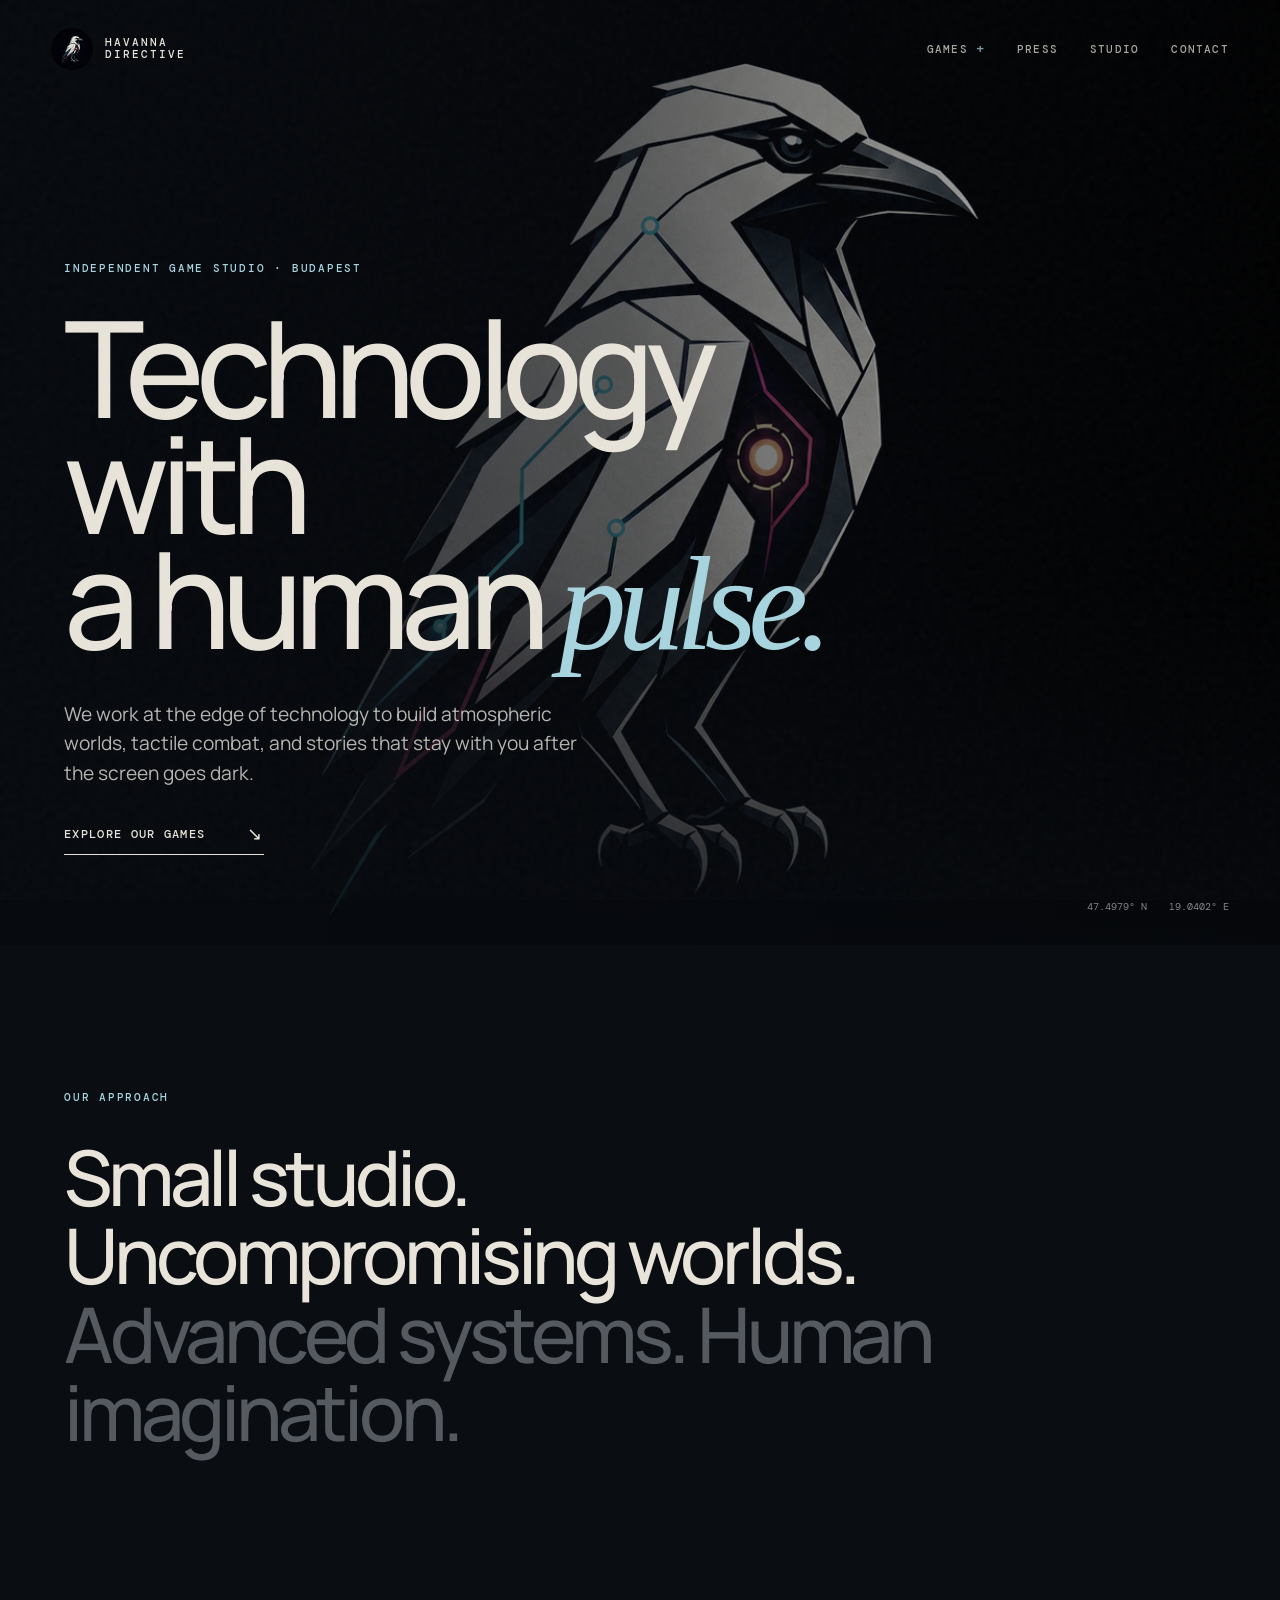
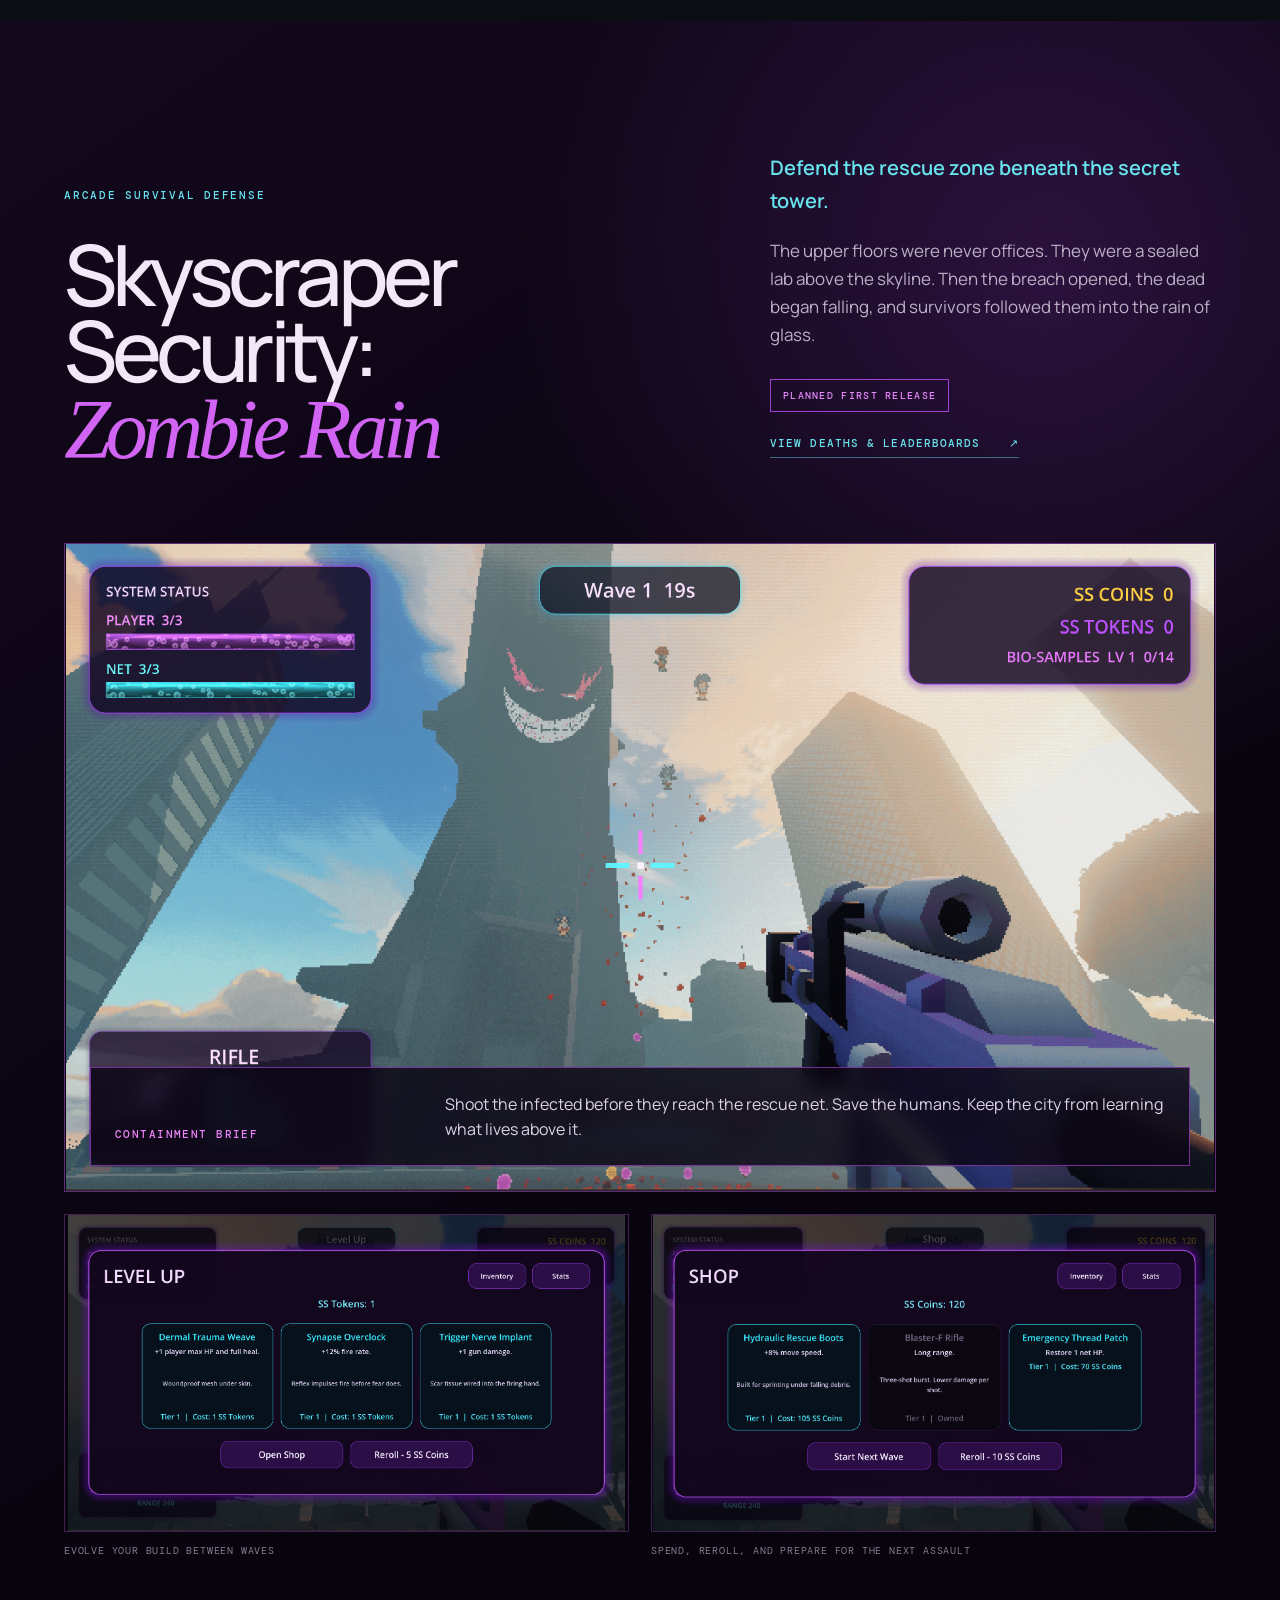
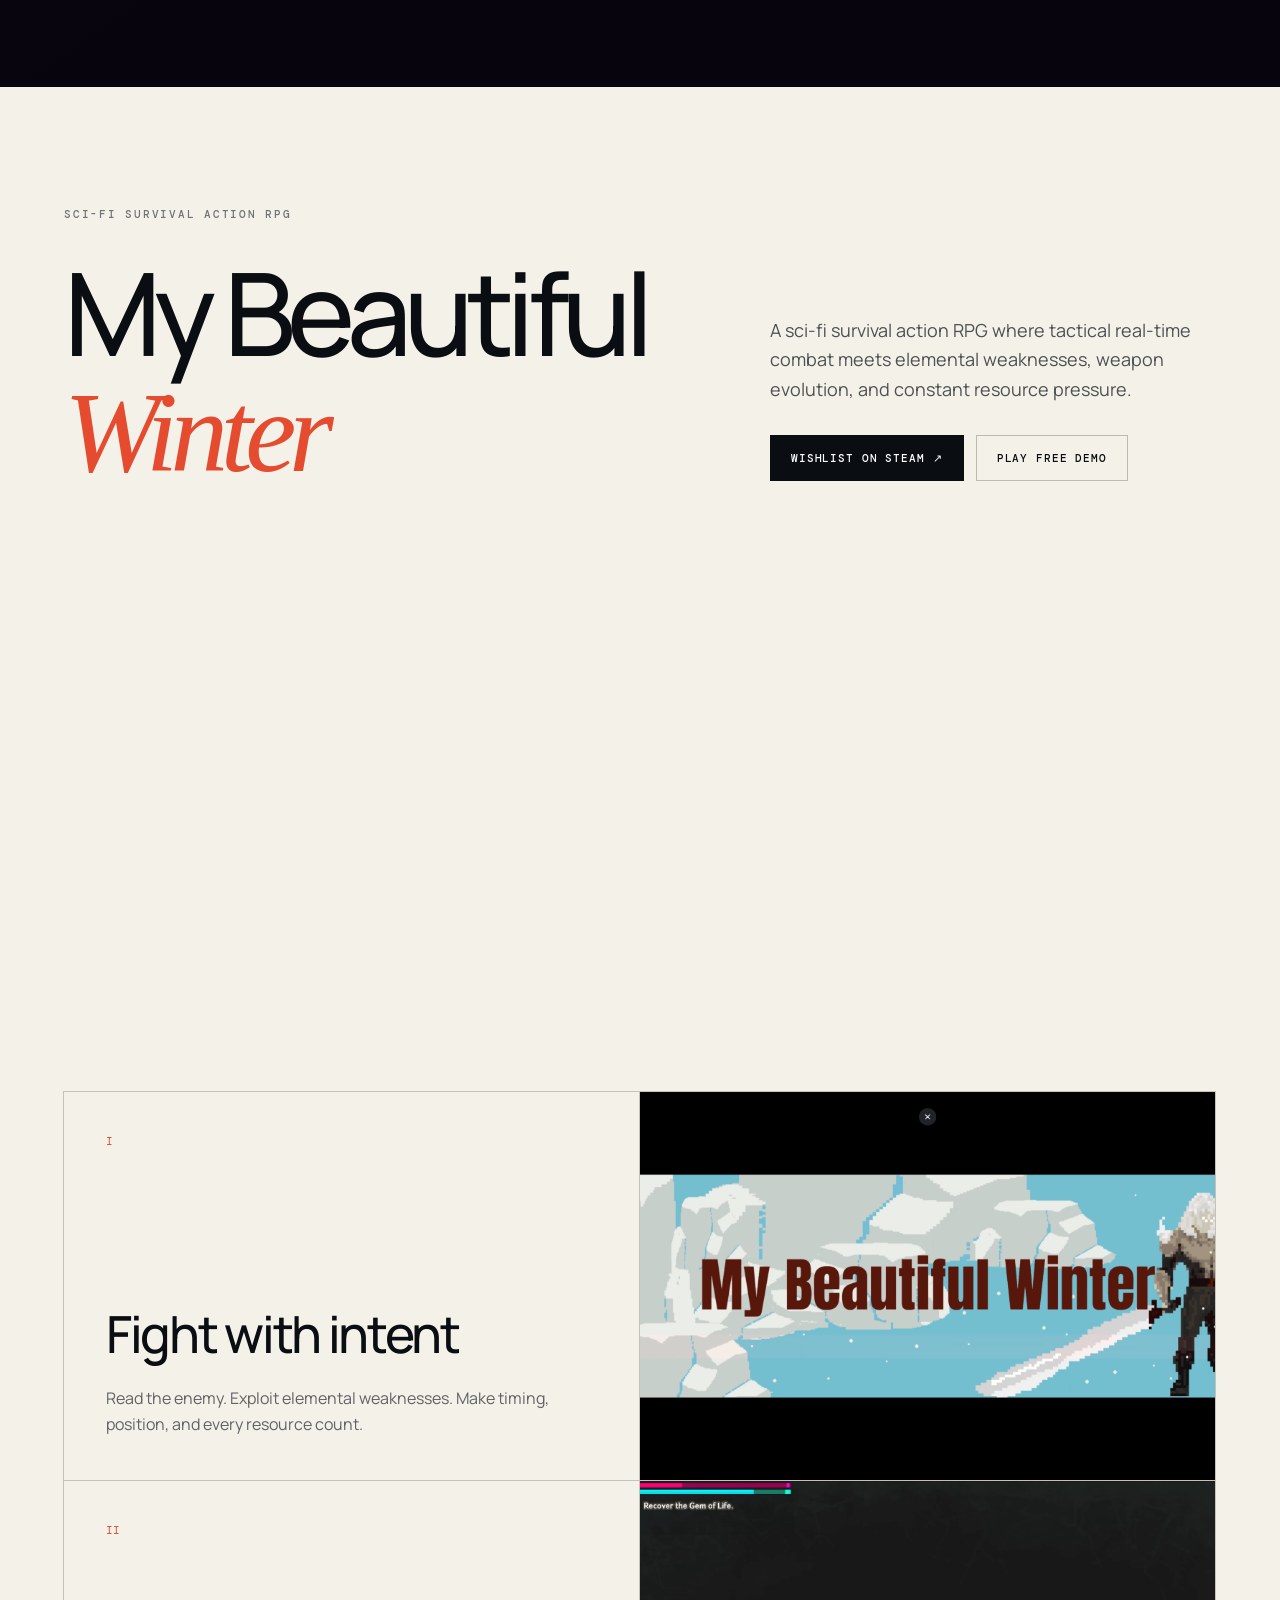
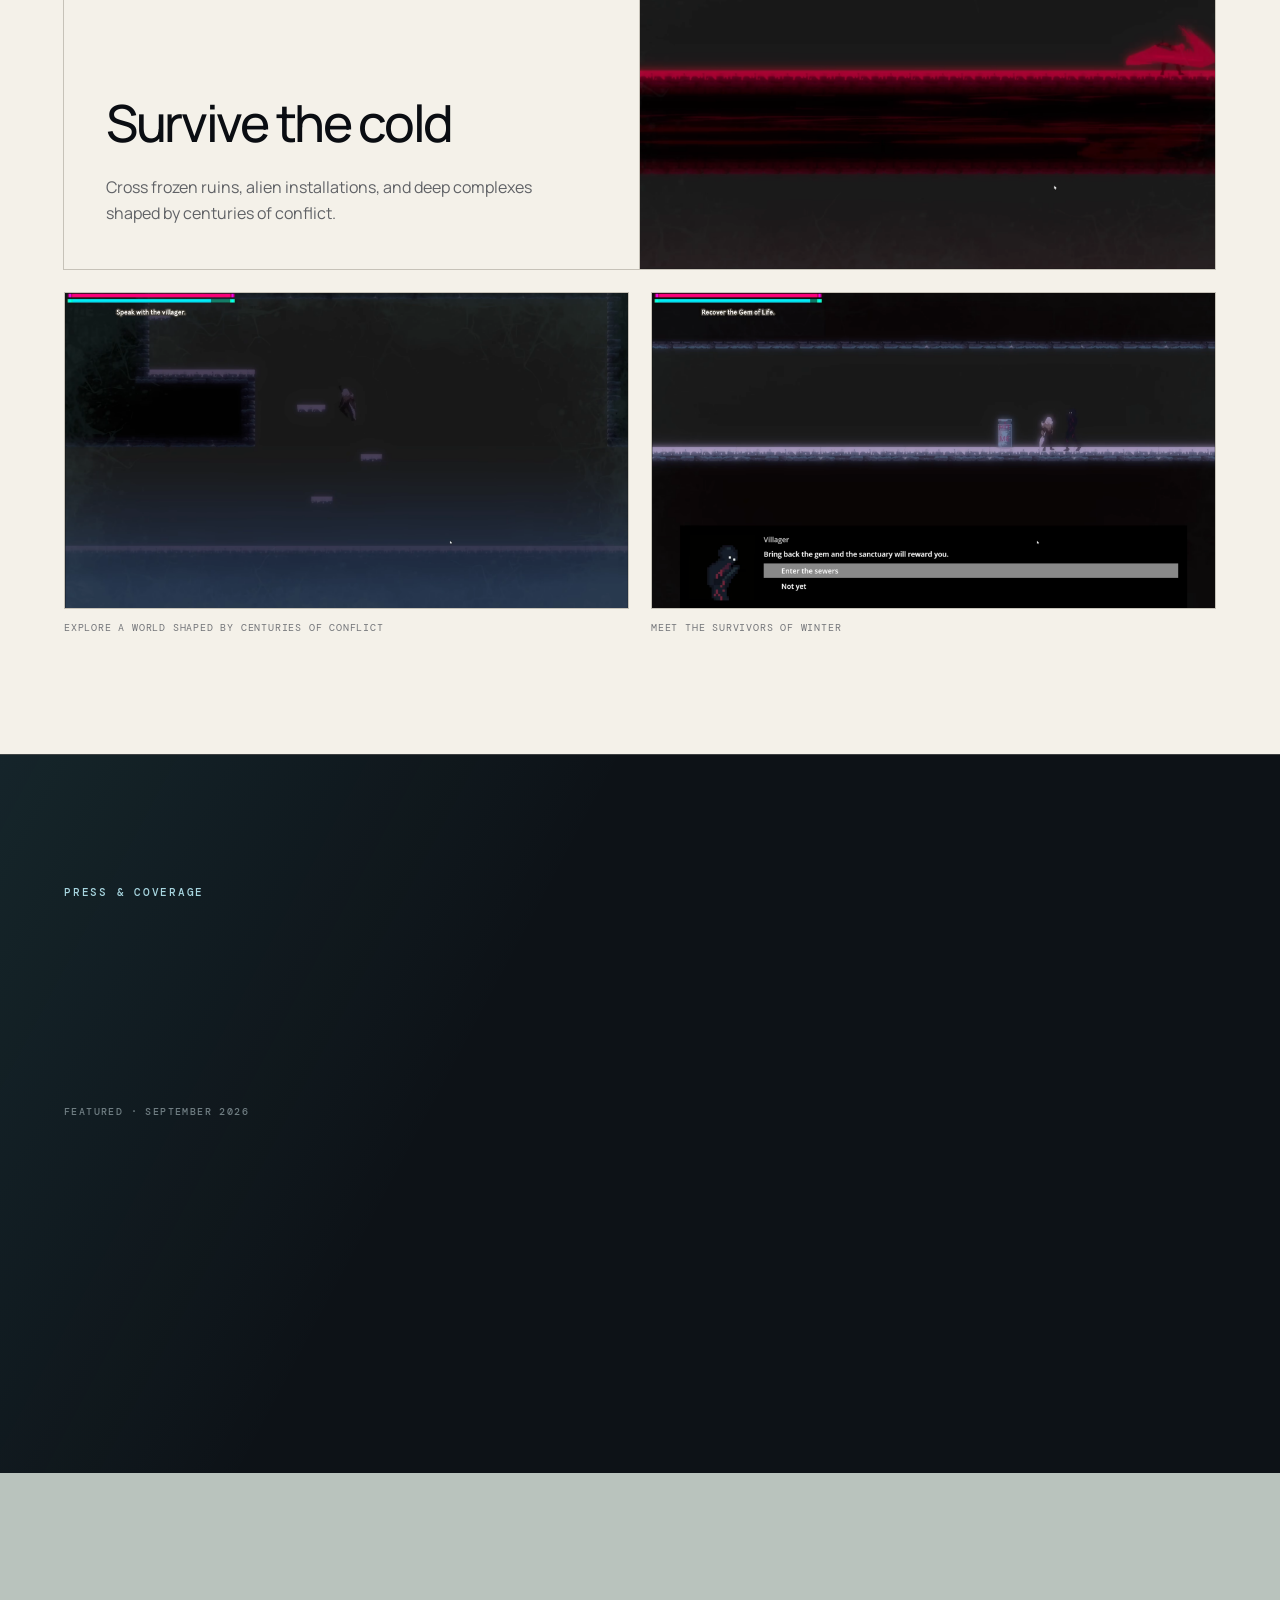
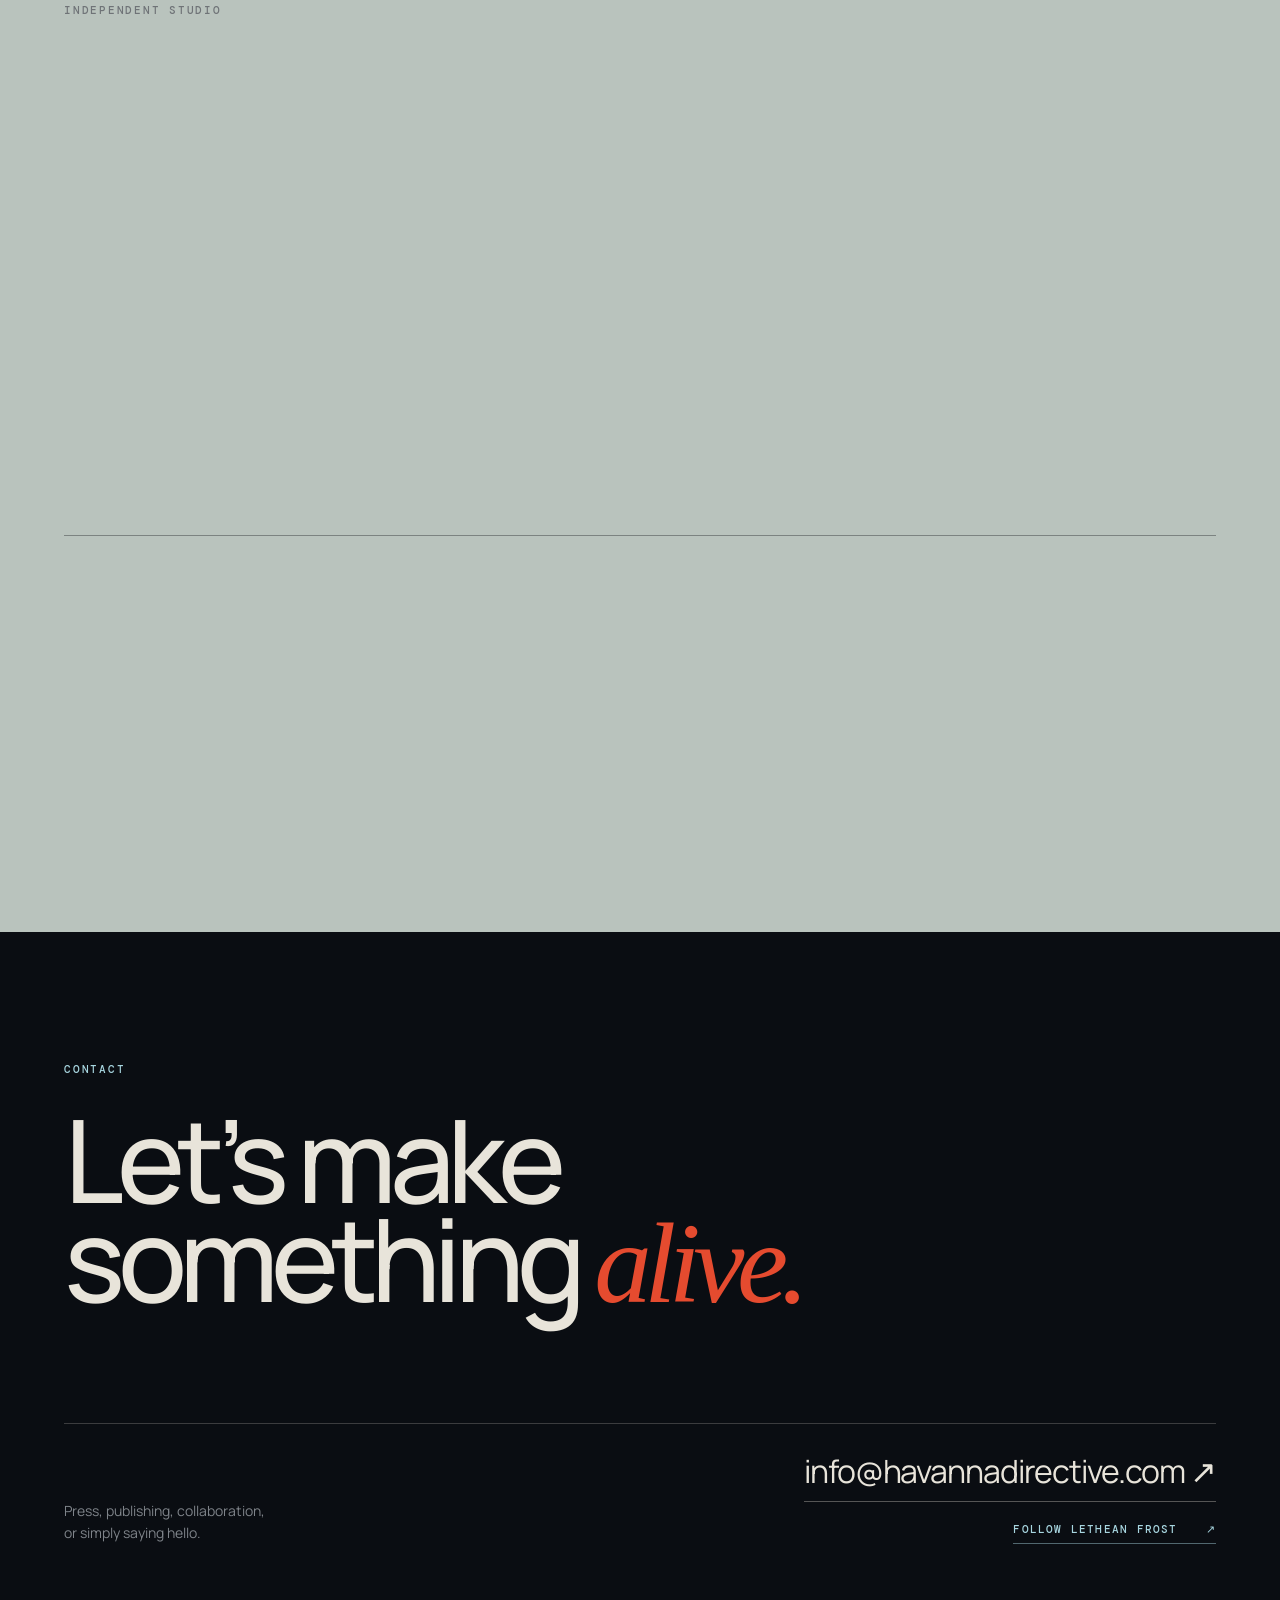
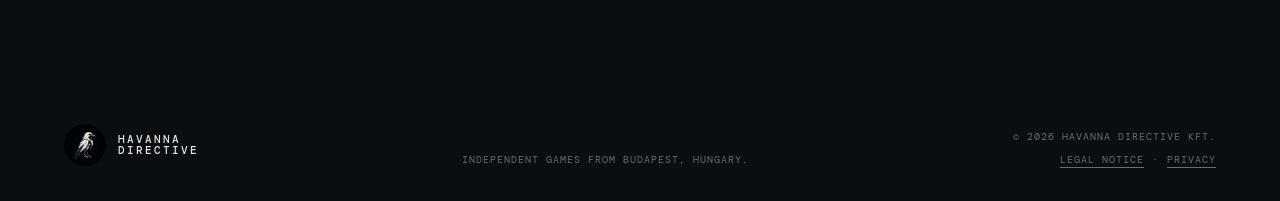
==== commit 3978c88a: "Add Games Ardor press feature # Conflicts: #	index.html #	styles.css" ====
--- a/index.html
+++ b/index.html
@@ -15,7 +15,7 @@
   <link rel="preconnect" href="https://fonts.googleapis.com">
   <link rel="preconnect" href="https://fonts.gstatic.com" crossorigin>
   <link href="https://fonts.googleapis.com/css2?family=DM+Mono:wght@400;500&amp;family=Manrope:wght@400;500;600;700&amp;display=swap" rel="stylesheet">
-  <link rel="stylesheet" href="styles.css?v=20260828-2">
+  <link rel="stylesheet" href="styles.css?v=20260915-1">
 </head>
 <body>
   <div class="noise" aria-hidden="true"></div>
@@ -33,6 +33,7 @@
           <a href="#my-beautiful-winter">My Beautiful Winter</a>
         </div>
       </details>
+      <a href="#press">Press</a>
       <a href="#studio">Studio</a>
       <a href="#contact">Contact</a>
     </nav>
@@ -165,6 +166,25 @@
             </a>
           <figcaption>Meet the survivors of Winter</figcaption>
         </figure>
+      </div>
+    </section>
+
+    <section class="press-section" id="press" aria-labelledby="press-title">
+      <p class="section-label">Press &amp; coverage</p>
+      <div class="press-layout">
+        <div>
+          <p class="press-kicker">Featured · September 2026</p>
+          <h2 id="press-title" class="reveal">On the<br><em>radar.</em></h2>
+        </div>
+        <article class="press-card reveal">
+          <div class="press-source">
+            <span>Games Ardor</span>
+            <time datetime="2026-09-12">12.09.2026</time>
+          </div>
+          <h3>Top Steam Games to Look Out for in September 2026</h3>
+          <p>Skyscraper Security: Zombie Rain is featured among the month's Steam games worth watching, highlighting its seven-wave demo, Defender classes, Rescue Grid, and between-wave progression.</p>
+          <a class="press-link" href="https://gamesardor.net/top-steam-games-september-2026/#skyscraper-security-zombie-rain-demo" target="_blank" rel="noopener">Read the feature <span>↗</span></a>
+        </article>
       </div>
     </section>
 
--- a/styles.css
+++ b/styles.css
@@ -200,6 +200,24 @@
 .lightbox::backdrop { background: rgba(2, 2, 5, .92); backdrop-filter: blur(8px); }
 .lightbox img { width: 100%; max-height: 92vh; object-fit: contain; }
 .lightbox-close { position: absolute; top: 14px; right: 14px; z-index: 2; padding: 10px 13px; border: 1px solid rgba(255,255,255,.35); color: white; background: rgba(5,3,8,.86); font: 500 10px "DM Mono", monospace; letter-spacing: .1em; text-transform: uppercase; cursor: pointer; }
+.press-section {
+  padding: 130px 5vw;
+  border-top: 1px solid var(--line);
+  background:
+    linear-gradient(118deg, rgba(103,227,237,.09), transparent 38%),
+    #0d1217;
+}
+.press-section .section-label { color: var(--ice); }
+.press-layout { display: grid; grid-template-columns: .8fr 1.2fr; gap: 8vw; align-items: end; }
+.press-section h2 em { color: var(--ice); }
+.press-kicker { margin: 0 0 22px; color: #6f7d82; font: 500 10px "DM Mono", monospace; letter-spacing: .14em; text-transform: uppercase; }
+.press-card { padding: 30px 0 34px; border-top: 1px solid rgba(167,213,223,.42); border-bottom: 1px solid rgba(167,213,223,.18); }
+.press-source { display: flex; justify-content: space-between; gap: 24px; color: var(--ice); font: 500 10px "DM Mono", monospace; letter-spacing: .13em; text-transform: uppercase; }
+.press-card h3 { max-width: 780px; margin: 48px 0 22px; font-size: clamp(30px, 4vw, 58px); font-weight: 500; letter-spacing: -.045em; line-height: 1.03; }
+.press-card p { max-width: 720px; margin: 0 0 38px; color: #9ca6aa; font-size: 17px; line-height: 1.65; }
+.press-link { display: inline-flex; align-items: center; gap: 34px; padding-bottom: 8px; border-bottom: 1px solid rgba(167,213,223,.55); color: var(--ice); font: 500 11px "DM Mono", monospace; letter-spacing: .11em; text-transform: uppercase; }
+.press-link span { font-size: 17px; transition: transform .2s; }
+.press-link:hover span { transform: translate(3px, -3px); }
 .studio-section { background: #b9c3bd; color: var(--ink); padding: 130px 5vw; }
 .studio-layout { display: grid; grid-template-columns: 1.15fr .85fr; gap: 8vw; align-items: end; }
 .studio-copy { max-width: 580px; padding-bottom: 12px; }
@@ -289,9 +307,9 @@
   .hero-content { padding: 27vh 22px 100px; }
   .hero-copy { max-width: 420px; }
   .hero-index { display: none; }
-  .manifesto, .game-section, .zombie-section, .studio-section, .contact-section { padding-left: 22px; padding-right: 22px; }
+  .manifesto, .game-section, .zombie-section, .press-section, .studio-section, .contact-section { padding-left: 22px; padding-right: 22px; }
   .manifesto { padding-top: 100px; padding-bottom: 110px; }
-  .game-heading, .zombie-heading, .studio-layout { grid-template-columns: 1fr; gap: 50px; }
+  .game-heading, .zombie-heading, .press-layout, .studio-layout { grid-template-columns: 1fr; gap: 50px; }
   .zombie-heading h2 { font-size: 54px; }
   .game-feature img { aspect-ratio: 16 / 9; min-height: 0; }
   .game-grid { grid-template-columns: 1fr; margin-top: 70px; }
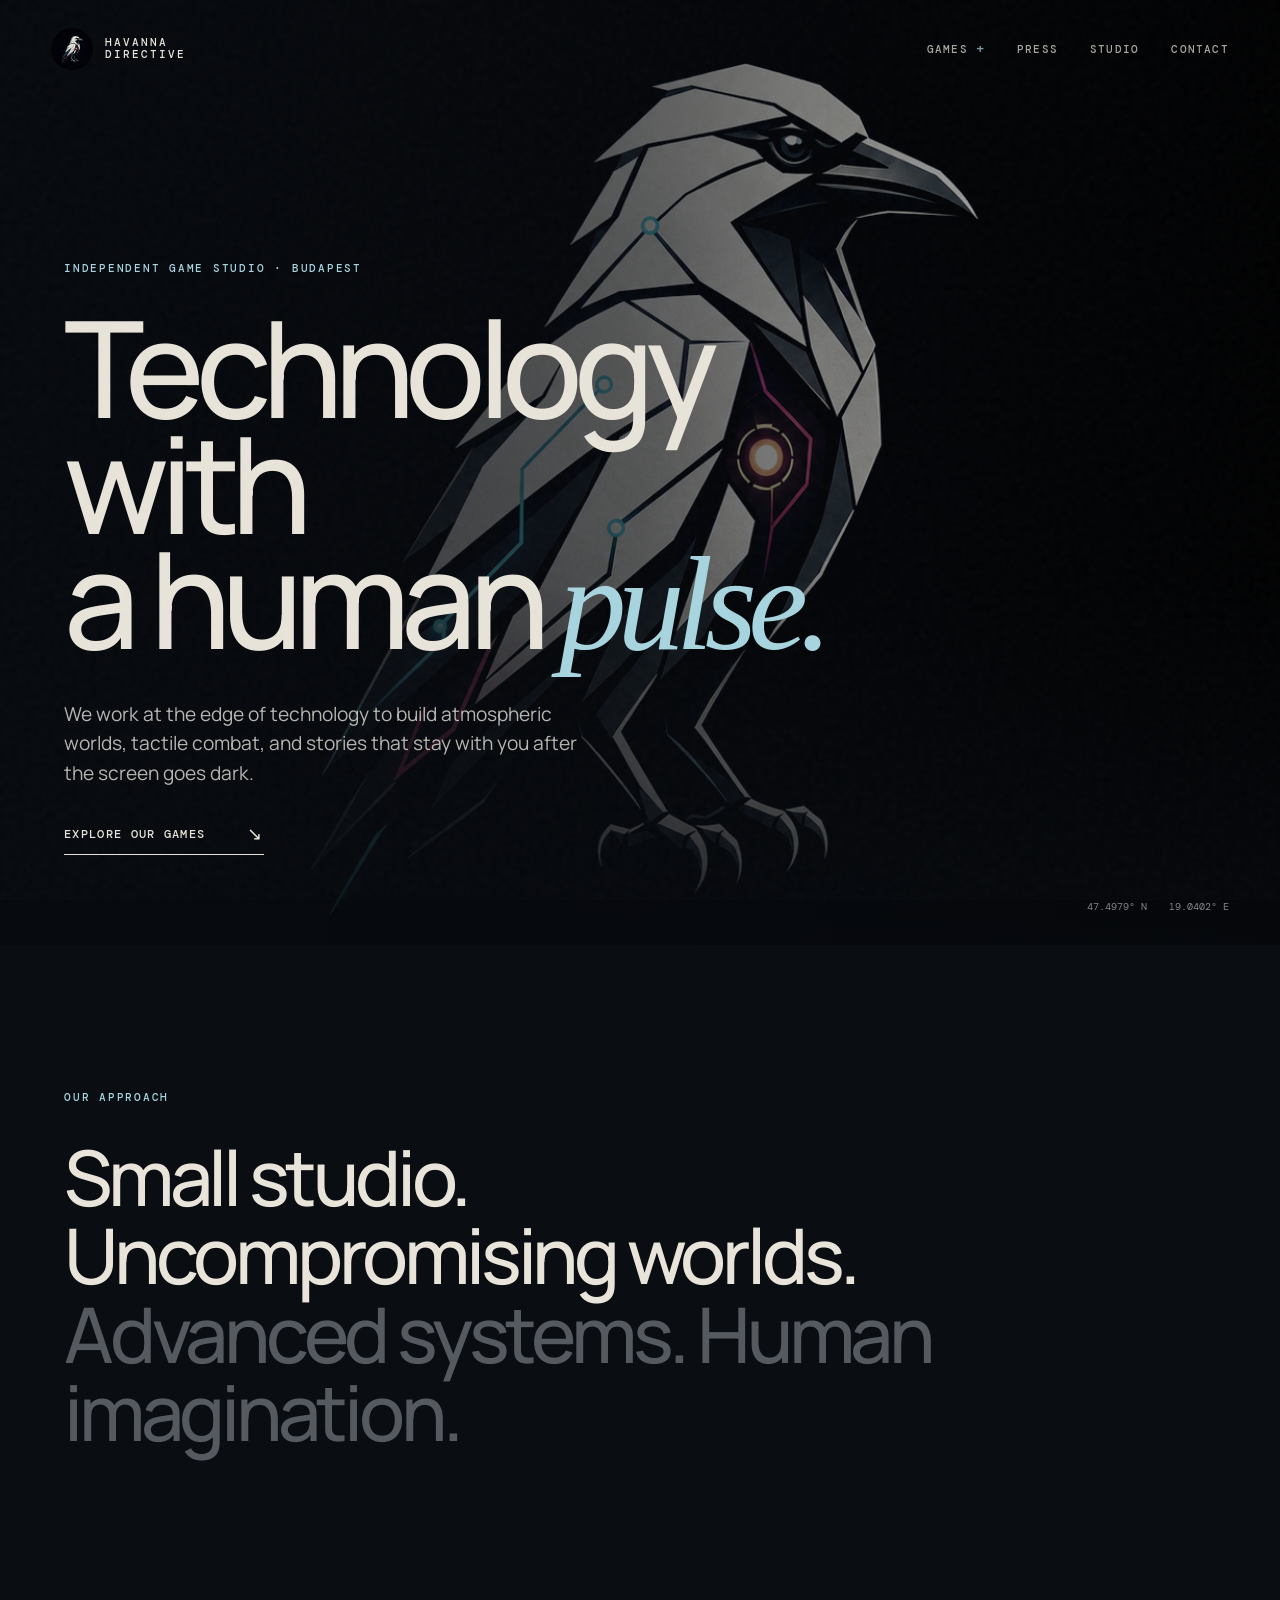
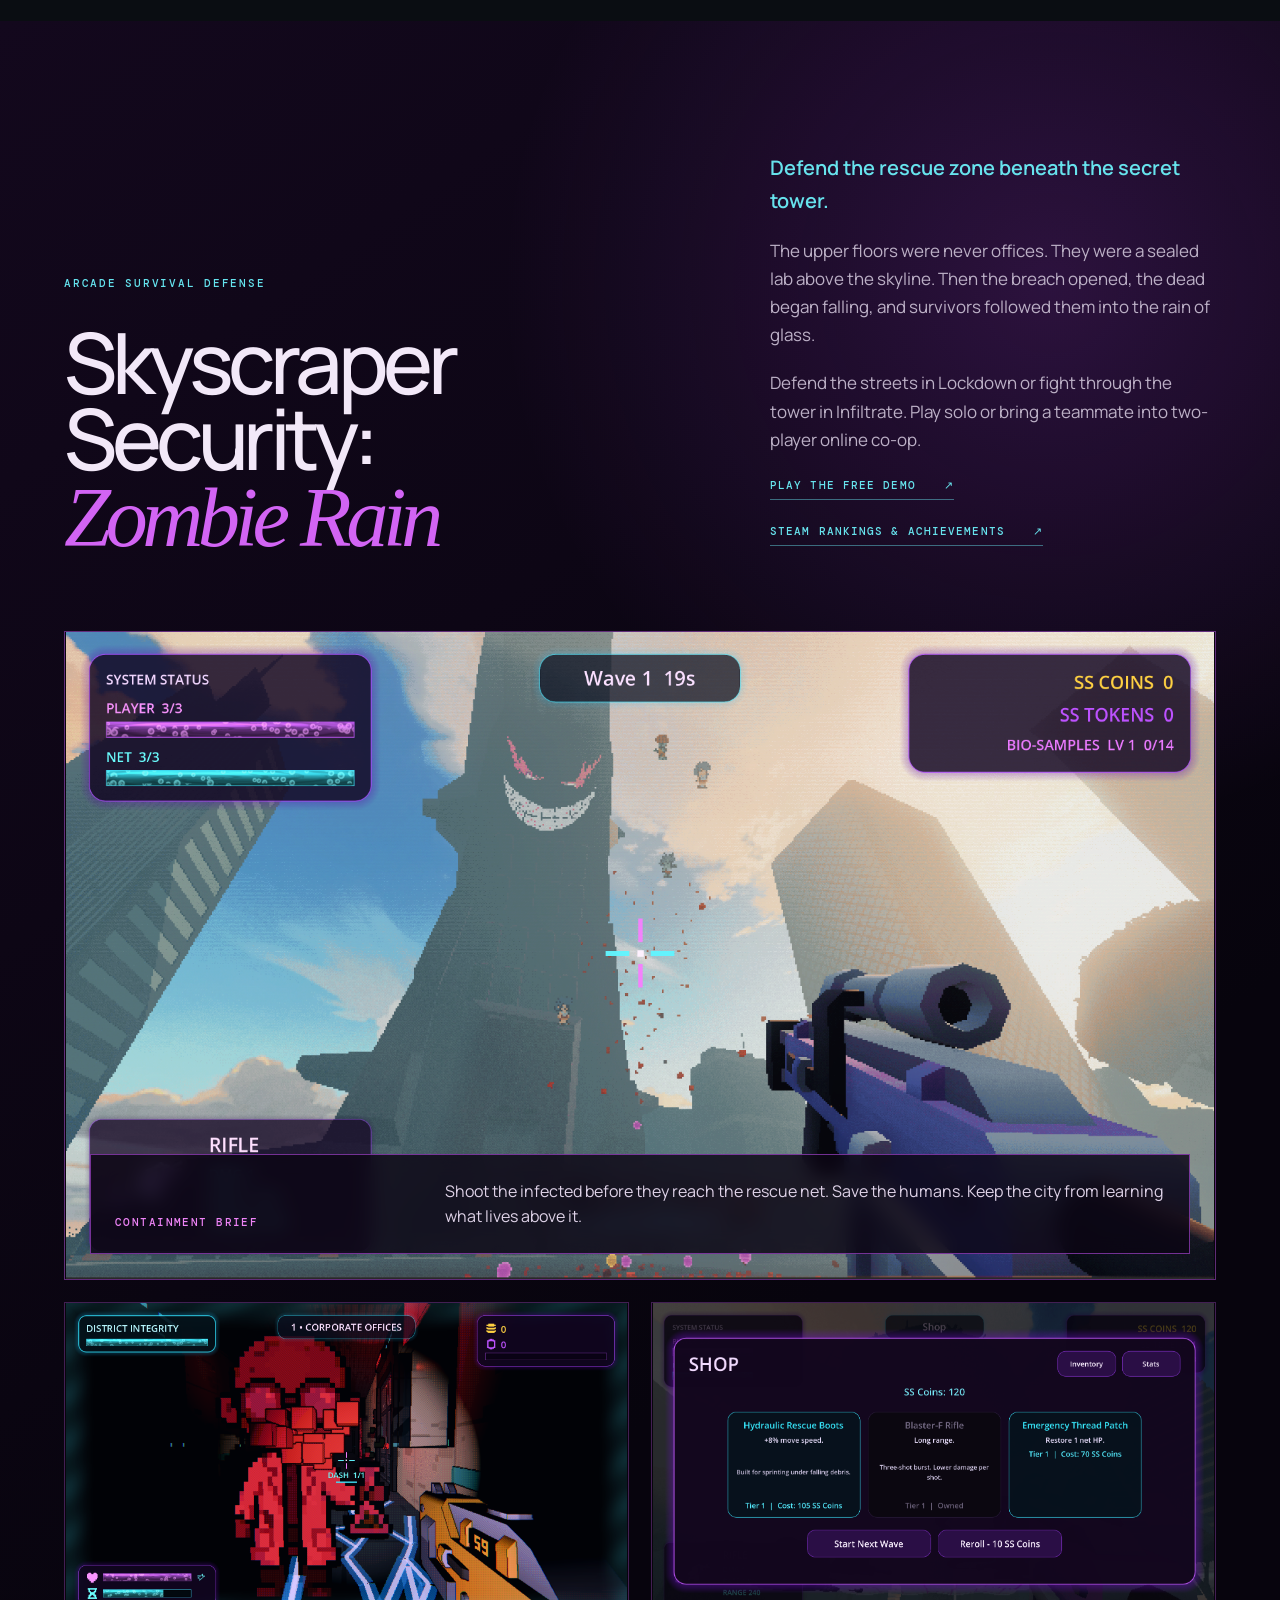
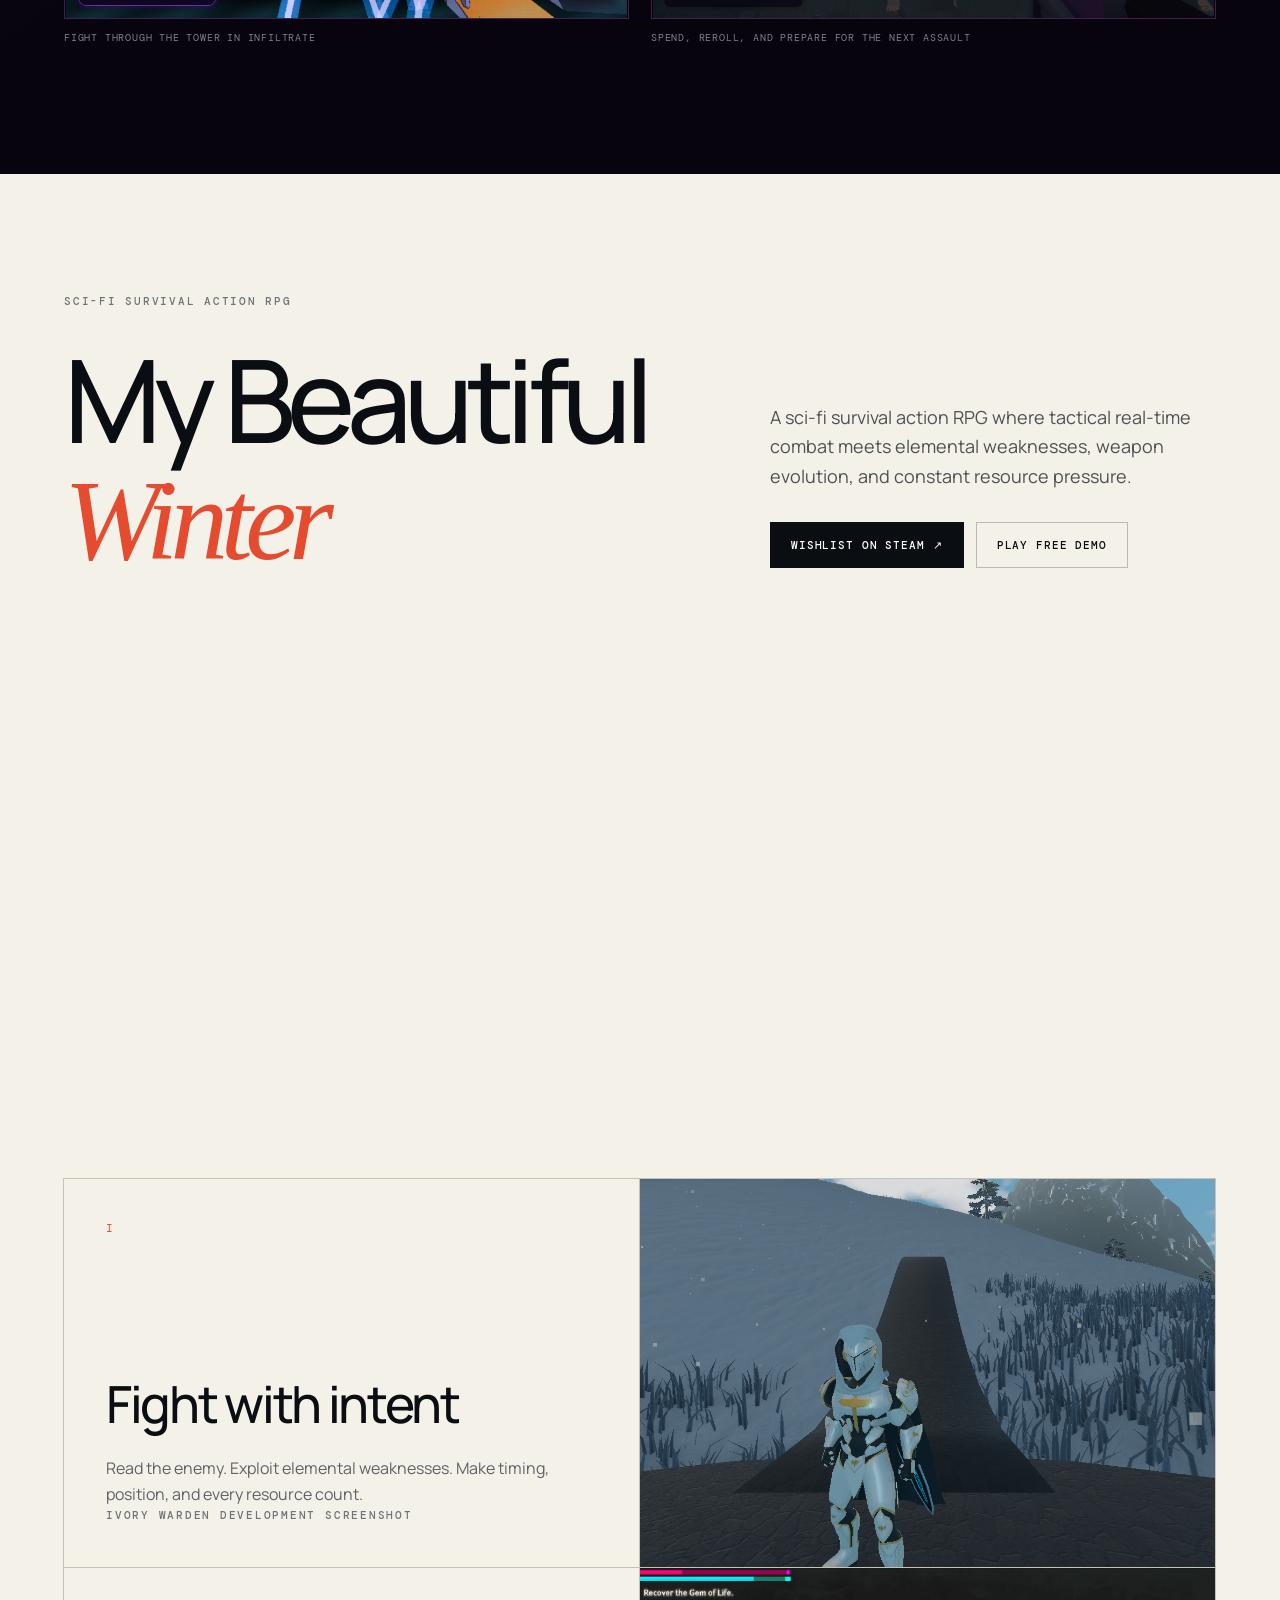
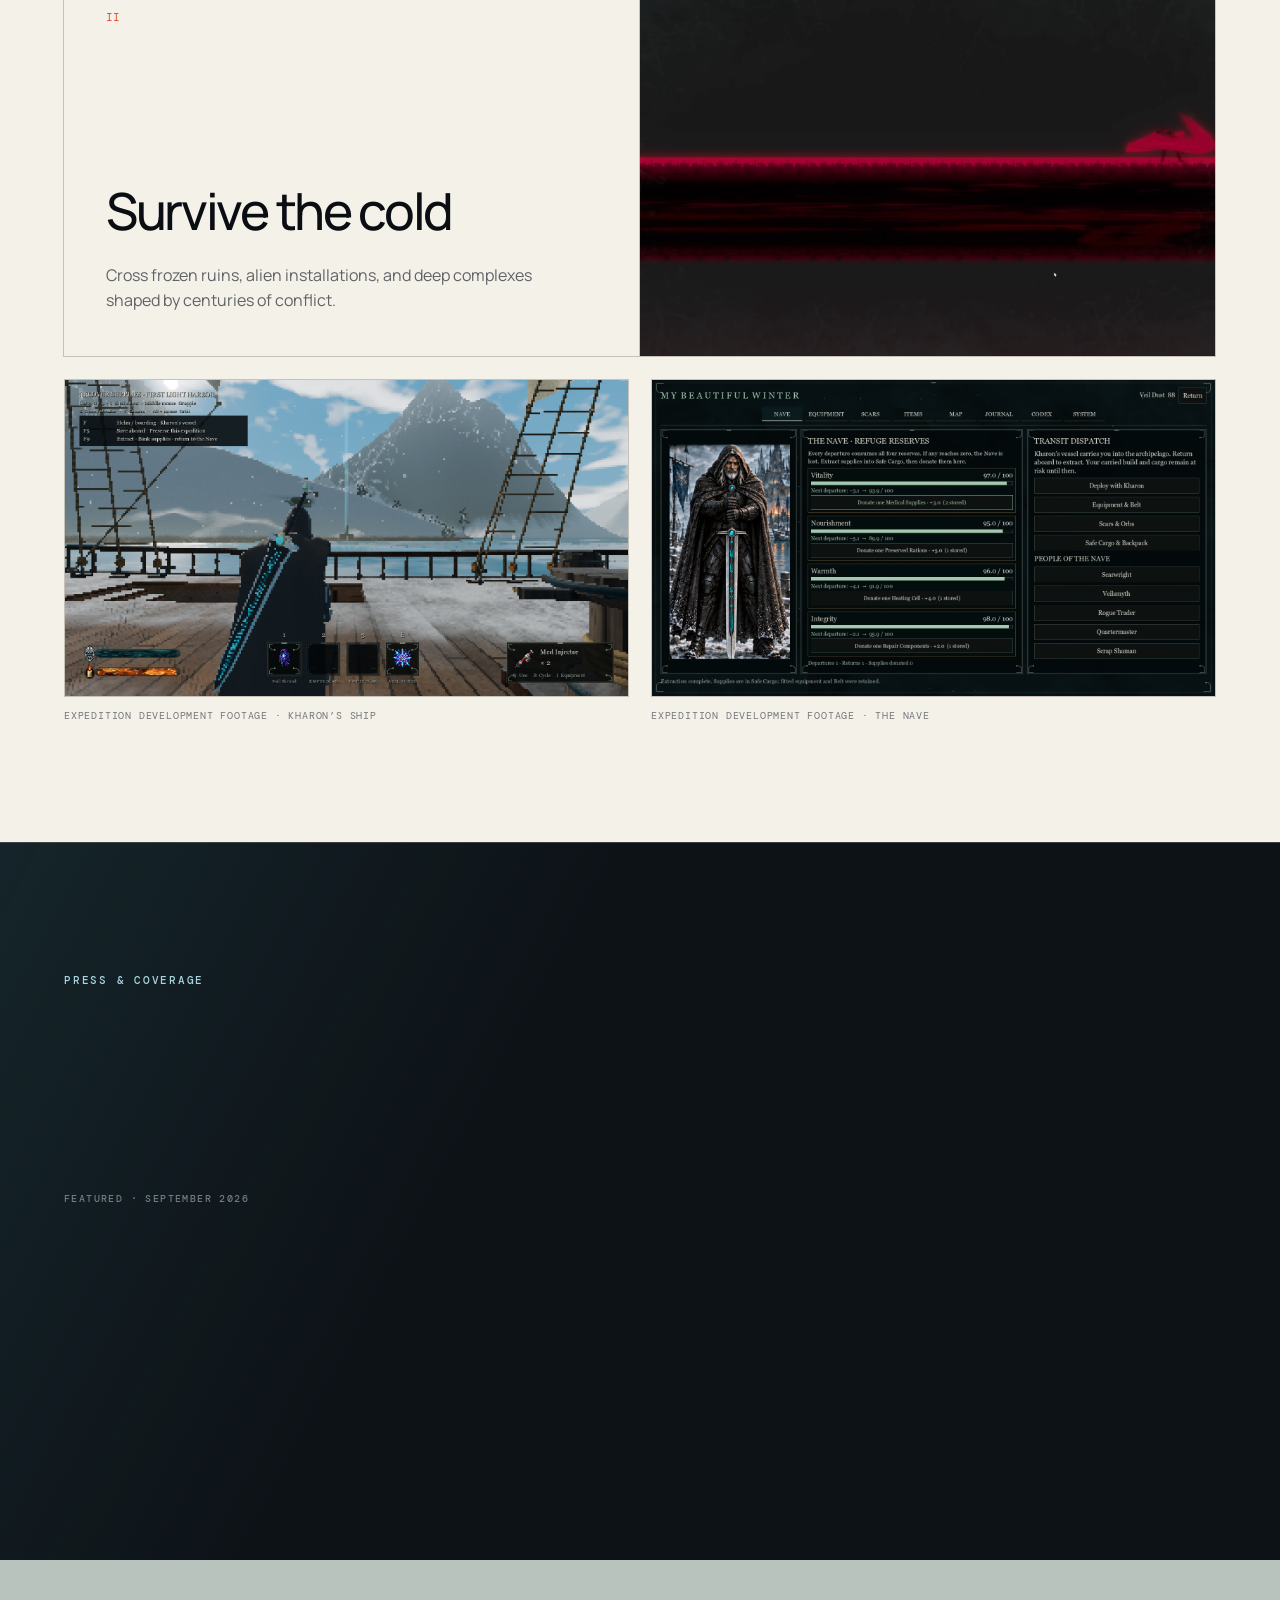
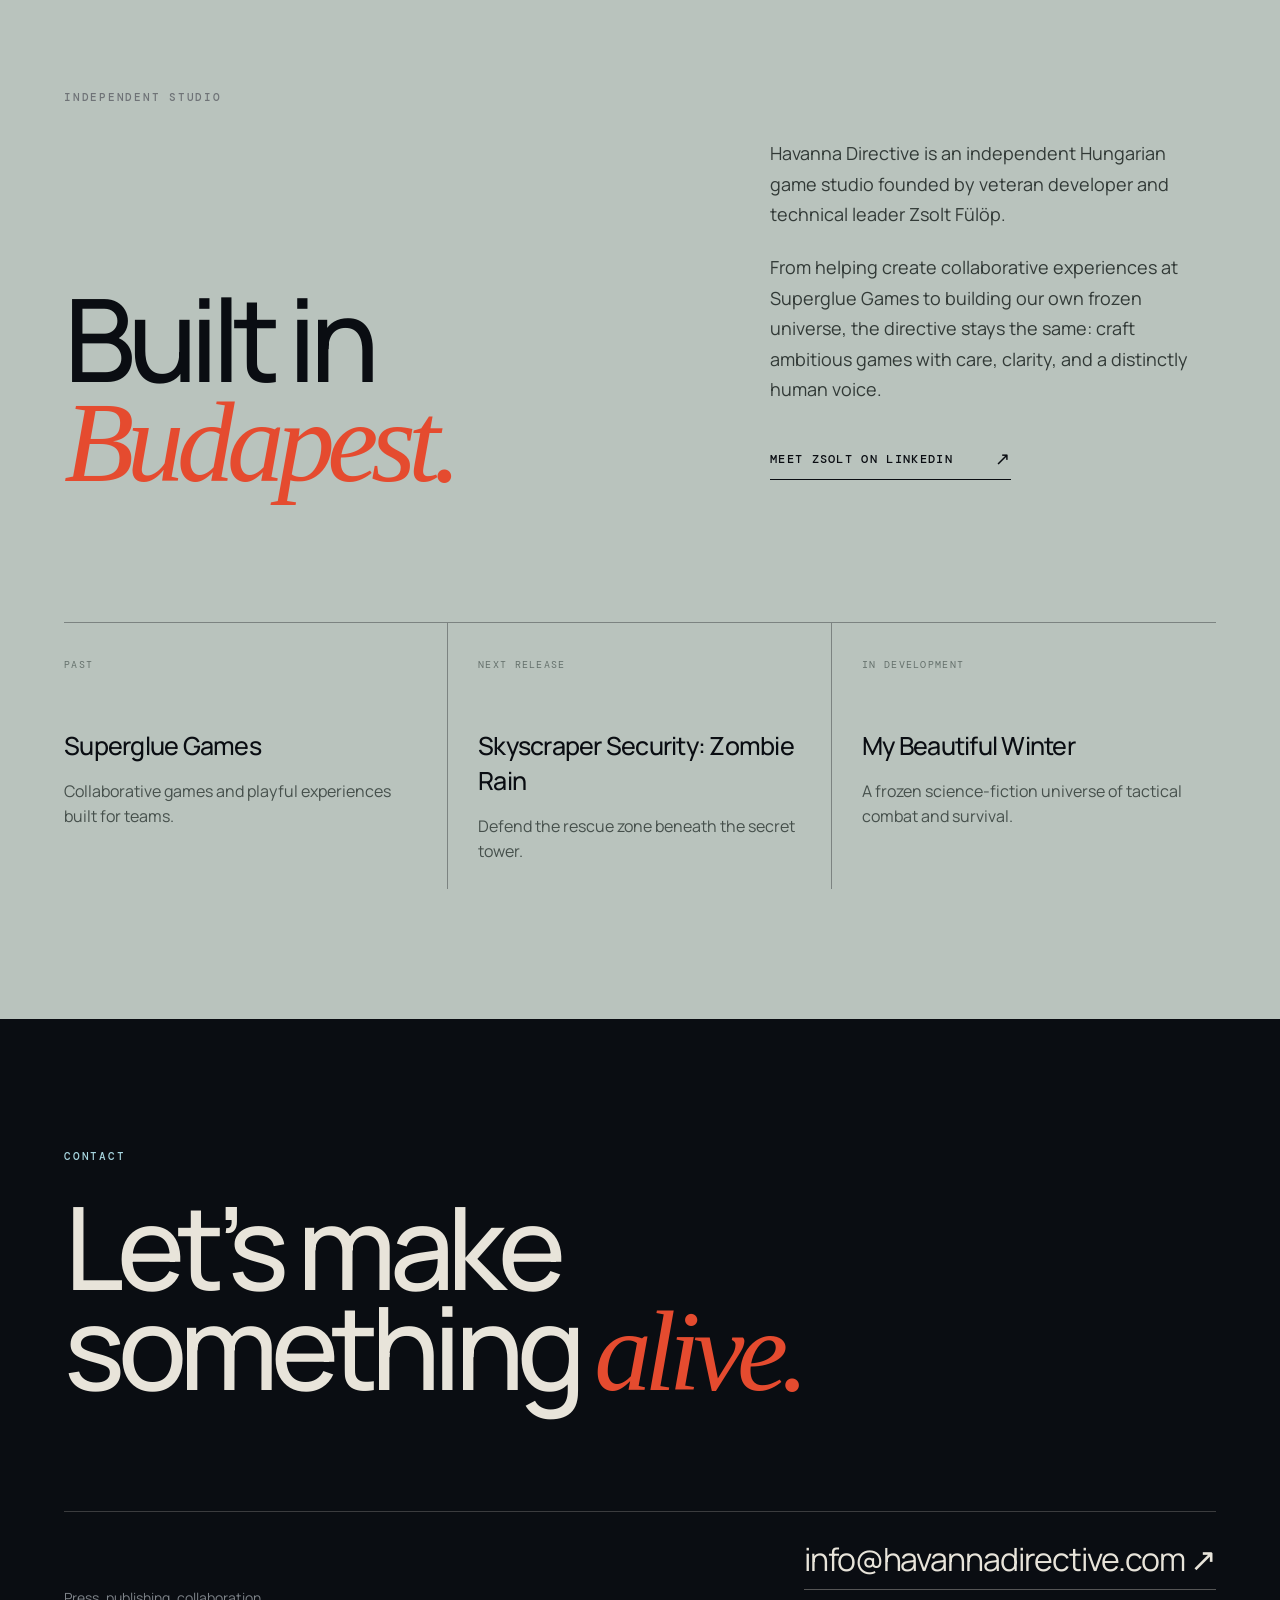
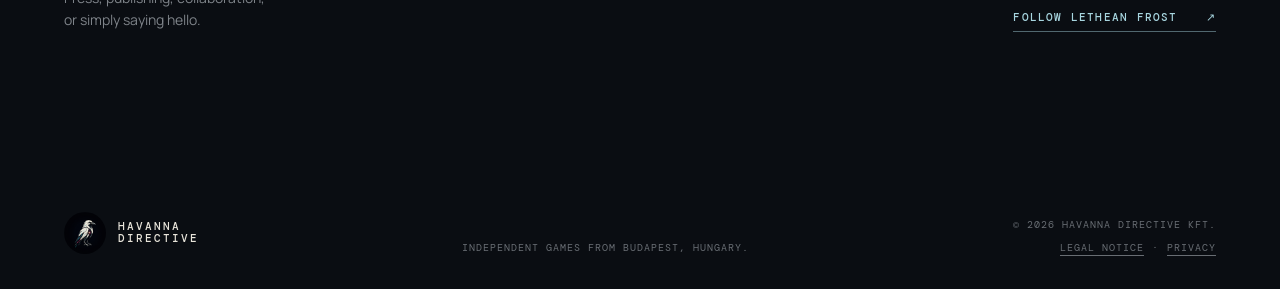
==== commit 1074cedd: "Replace website records with Steam rankings and refresh game pages" ====
--- a/index.html
+++ b/index.html
@@ -75,8 +75,9 @@
         <div class="zombie-summary">
           <p class="zombie-tagline">Defend the rescue zone beneath the secret tower.</p>
           <p>The upper floors were never offices. They were a sealed lab above the skyline. Then the breach opened, the dead began falling, and survivors followed them into the rain of glass.</p>
-          <span class="status-badge">Planned first release</span>
-          <a class="zombie-counter-link" href="sszr/">View deaths &amp; leaderboards <span>↗</span></a>
+          <p>Defend the streets in Lockdown or fight through the tower in Infiltrate. Play solo or bring a teammate into two-player online co-op.</p>
+          <a class="zombie-counter-link" href="https://store.steampowered.com/app/5153150/">Play the free demo <span>↗</span></a>
+          <a class="zombie-counter-link" href="sszr/">Steam rankings &amp; achievements <span>↗</span></a>
         </div>
       </div>
 
@@ -92,10 +93,10 @@
 
       <div class="zombie-gallery">
         <figure class="reveal">
-          <a class="screenshot-link" href="assets/zombie-rain-level-up.png" data-lightbox>
-            <img src="assets/zombie-rain-level-up.png" alt="Choosing a level-up implant between waves in Skyscraper Security: Zombie Rain">
+          <a class="screenshot-link" href="assets/zombie-rain-infiltrate.png" data-lightbox>
+            <img src="assets/zombie-rain-infiltrate.png" alt="A Defender dashes past an infected in the Corporate Offices floor of Infiltrate">
           </a>
-          <figcaption>Evolve your build between waves</figcaption>
+          <figcaption>Fight through the tower in Infiltrate</figcaption>
         </figure>
         <figure class="reveal">
           <a class="screenshot-link" href="assets/zombie-rain-shop.png" data-lightbox>
@@ -135,10 +136,11 @@
           <span class="card-index">I</span>
           <h3>Fight with intent</h3>
           <p>Read the enemy. Exploit elemental weaknesses. Make timing, position, and every resource count.</p>
+          <p class="section-label">Ivory Warden development screenshot</p>
         </article>
         <article class="game-card image-card reveal">
           <a class="screenshot-link" href="assets/mbw-gameplay-02.png" data-lightbox>
-              <img src="assets/mbw-gameplay-02.png" alt="My Beautiful Winter title scene among the frozen cliffs">
+              <img src="assets/mbw-gameplay-02.png" alt="Ivory Warden armour in a development build of My Beautiful Winter">
             </a>
         </article>
         <article class="game-card reveal">
@@ -156,15 +158,15 @@
       <div class="mbw-gallery">
         <figure class="reveal">
           <a class="screenshot-link" href="assets/mbw-gameplay-03.png" data-lightbox>
-              <img src="assets/mbw-gameplay-03.png" alt="Exploration in the dark frozen world of My Beautiful Winter">
-            </a>
-          <figcaption>Explore a world shaped by centuries of conflict</figcaption>
+              <img src="assets/mbw-gameplay-03.png" alt="Looking toward the snow-covered coast from Kharon's ship">
+            </a>
+          <figcaption>Expedition development footage · Kharon’s ship</figcaption>
         </figure>
         <figure class="reveal">
           <a class="screenshot-link" href="assets/mbw-gameplay-04.png" data-lightbox>
-              <img src="assets/mbw-gameplay-04.png" alt="A conversation with a mysterious villager in My Beautiful Winter">
-            </a>
-          <figcaption>Meet the survivors of Winter</figcaption>
+              <img src="assets/mbw-gameplay-04.png" alt="The Nave refuge and its reserves after a successful extraction">
+            </a>
+          <figcaption>Expedition development footage · The Nave</figcaption>
         </figure>
       </div>
     </section>
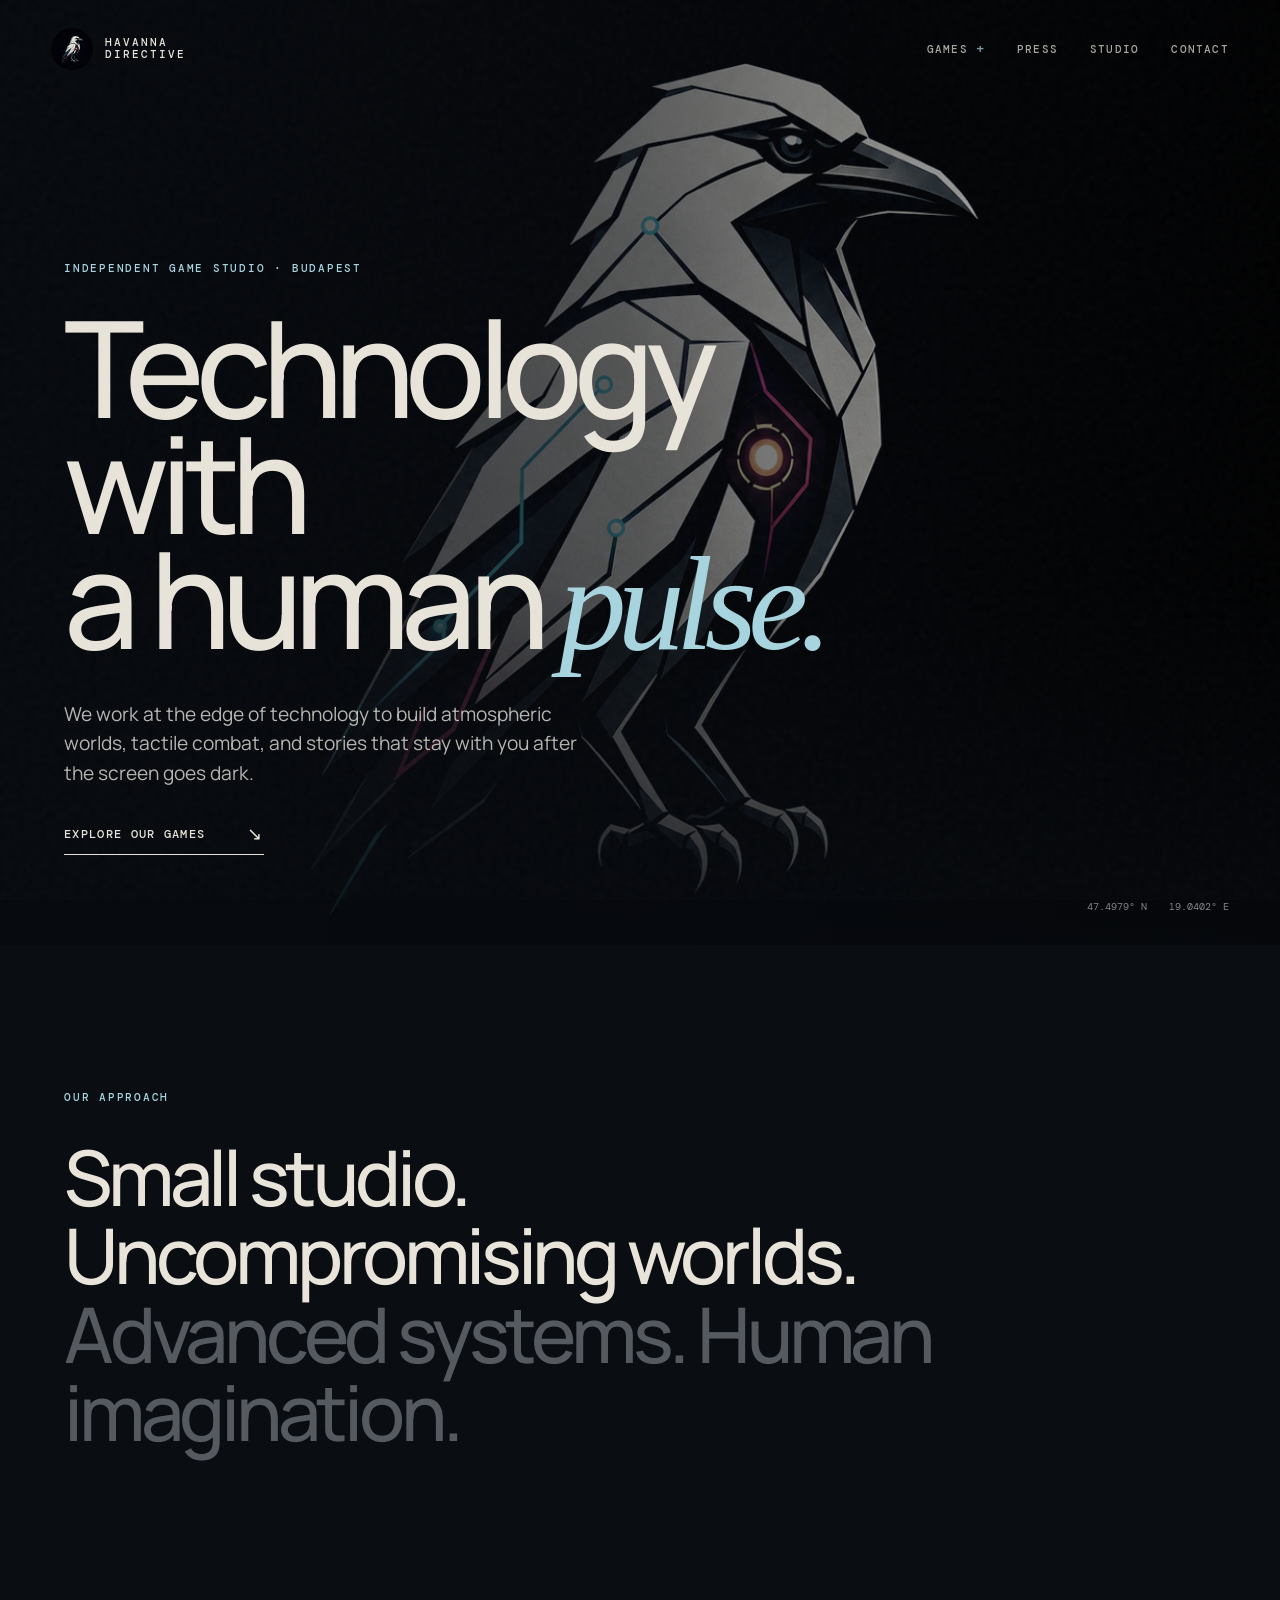
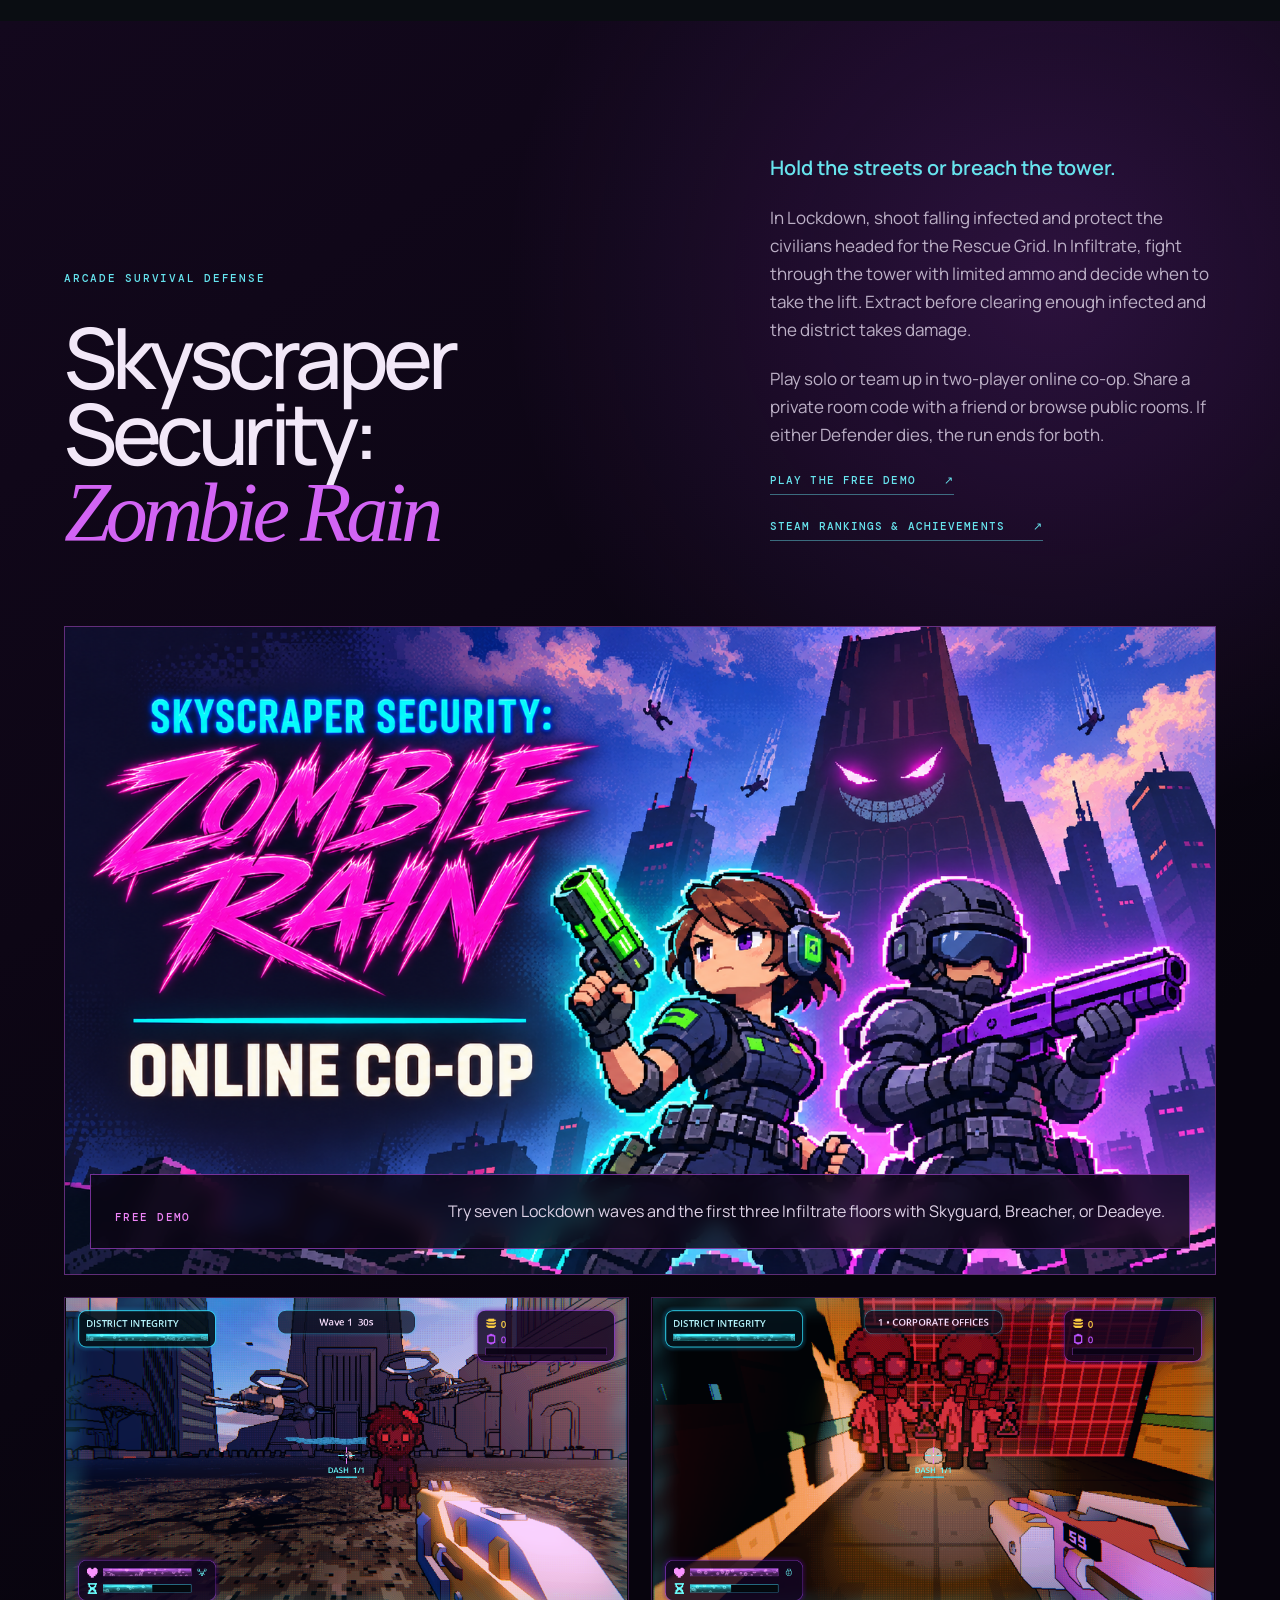
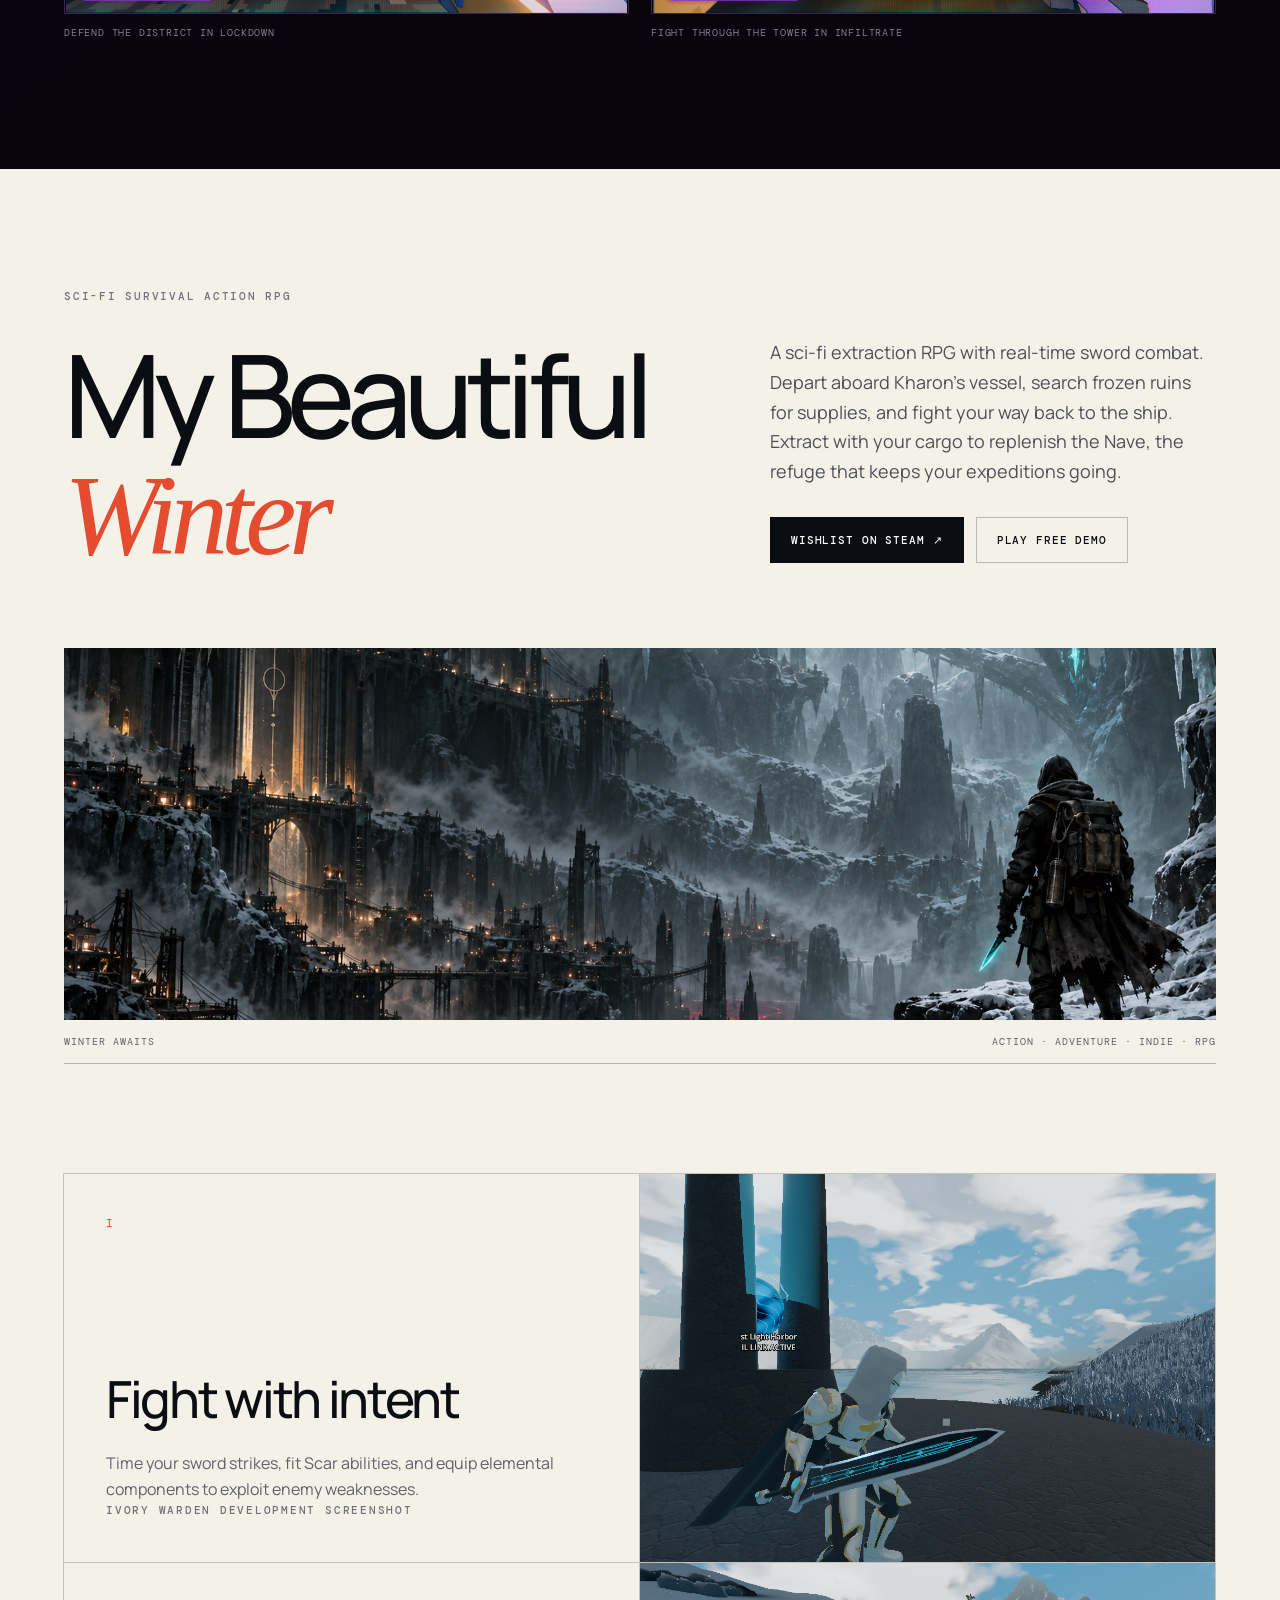
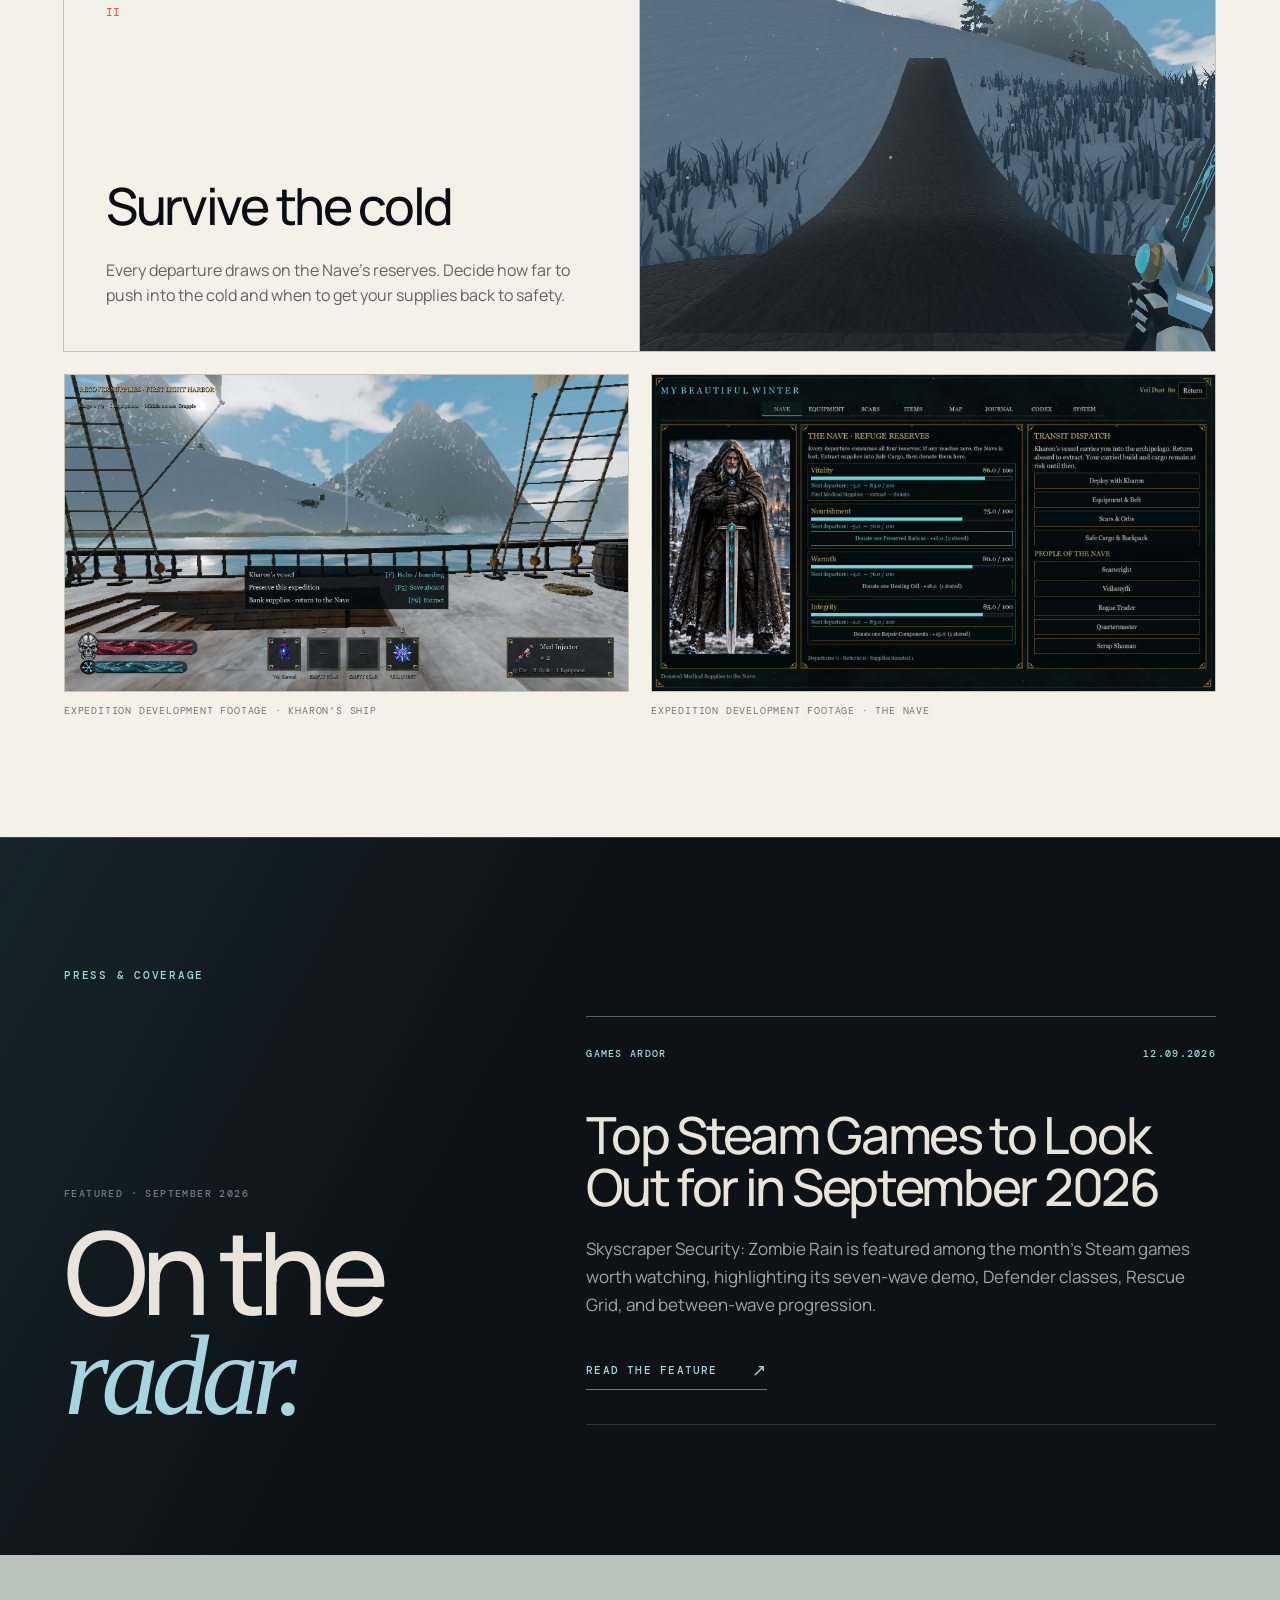
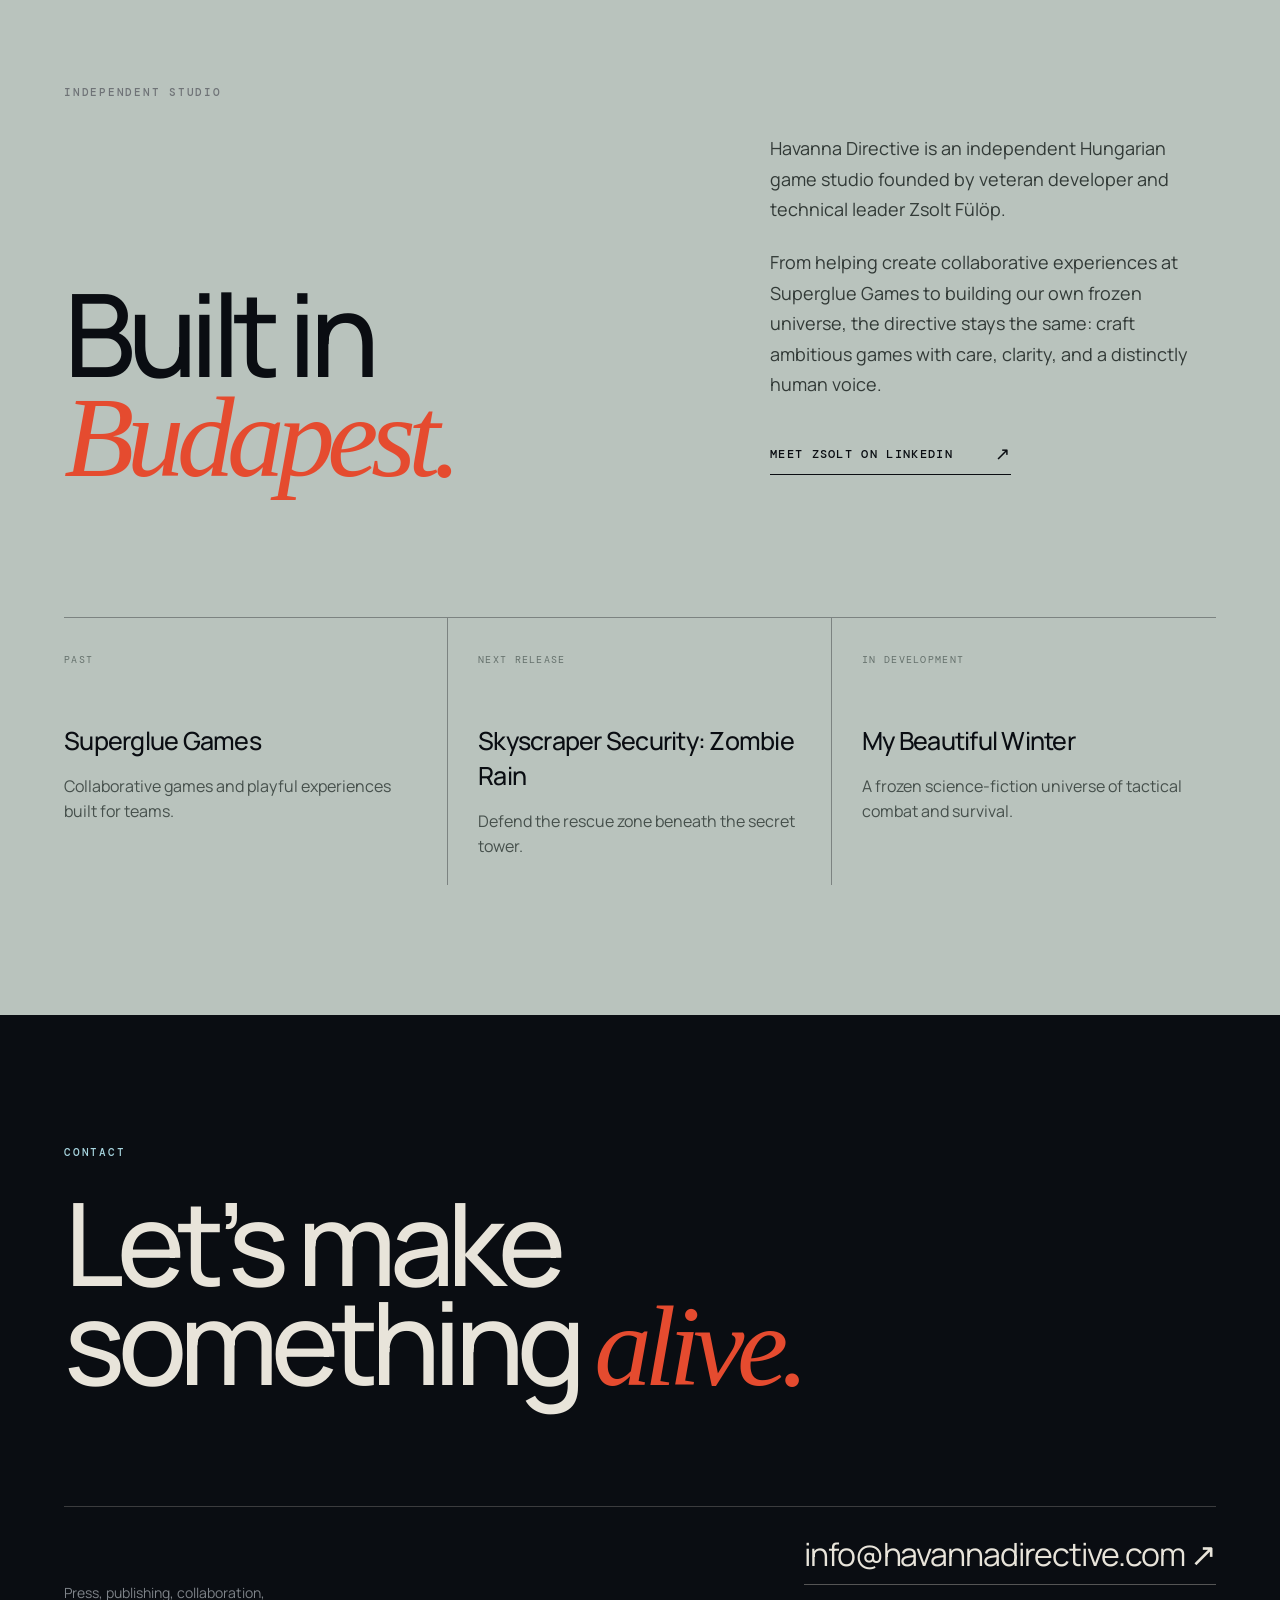
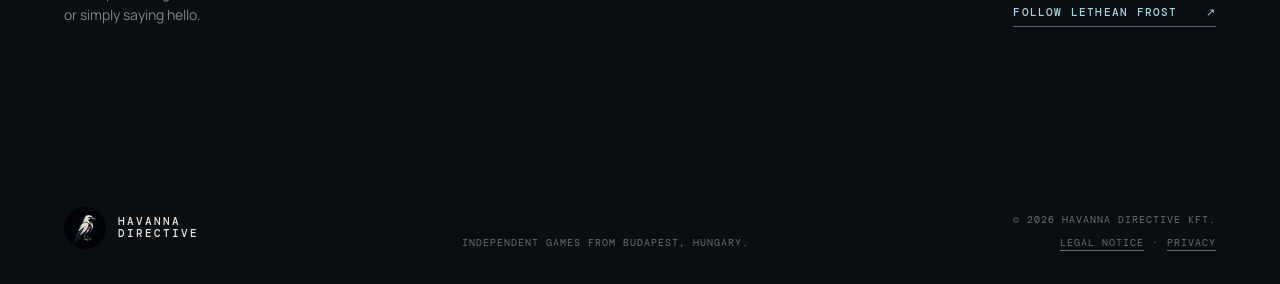
==== commit 852a9fe8: "Refresh game galleries and describe current gameplay" ====
--- a/index.html
+++ b/index.html
@@ -73,36 +73,36 @@
           <h2 id="zombie-title"><span>Skyscraper<br>Security:</span><br><em>Zombie Rain</em></h2>
         </div>
         <div class="zombie-summary">
-          <p class="zombie-tagline">Defend the rescue zone beneath the secret tower.</p>
-          <p>The upper floors were never offices. They were a sealed lab above the skyline. Then the breach opened, the dead began falling, and survivors followed them into the rain of glass.</p>
-          <p>Defend the streets in Lockdown or fight through the tower in Infiltrate. Play solo or bring a teammate into two-player online co-op.</p>
+          <p class="zombie-tagline">Hold the streets or breach the tower.</p>
+          <p>In Lockdown, shoot falling infected and protect the civilians headed for the Rescue Grid. In Infiltrate, fight through the tower with limited ammo and decide when to take the lift. Extract before clearing enough infected and the district takes damage.</p>
+          <p>Play solo or team up in two-player online co-op. Share a private room code with a friend or browse public rooms. If either Defender dies, the run ends for both.</p>
           <a class="zombie-counter-link" href="https://store.steampowered.com/app/5153150/">Play the free demo <span>↗</span></a>
           <a class="zombie-counter-link" href="sszr/">Steam rankings &amp; achievements <span>↗</span></a>
         </div>
       </div>
 
       <div class="zombie-feature reveal">
-        <a class="screenshot-link" href="assets/zombie-rain-01.png" data-lightbox>
-          <img src="assets/zombie-rain-01.png" alt="First-person rescue-zone defense gameplay in Skyscraper Security: Zombie Rain">
+        <a class="screenshot-link" href="assets/zombie-rain-coop.png" data-lightbox>
+          <img src="assets/zombie-rain-coop.png" alt="Online co-op cover art showing two Defenders beneath the Scraper">
         </a>
         <div class="zombie-feature-copy">
-          <span>Containment brief</span>
-          <p>Shoot the infected before they reach the rescue net. Save the humans. Keep the city from learning what lives above it.</p>
+          <span>Free demo</span>
+          <p>Try seven Lockdown waves and the first three Infiltrate floors with Skyguard, Breacher, or Deadeye.</p>
         </div>
       </div>
 
       <div class="zombie-gallery">
         <figure class="reveal">
-          <a class="screenshot-link" href="assets/zombie-rain-infiltrate.png" data-lightbox>
-            <img src="assets/zombie-rain-infiltrate.png" alt="A Defender dashes past an infected in the Corporate Offices floor of Infiltrate">
+          <a class="screenshot-link" href="assets/zombie-rain-lockdown.png" data-lightbox>
+            <img src="assets/zombie-rain-lockdown.png" alt="A Defender faces an infected as drones hover above the Lockdown rescue zone">
+          </a>
+          <figcaption>Defend the district in Lockdown</figcaption>
+        </figure>
+        <figure class="reveal">
+          <a class="screenshot-link" href="assets/zombie-rain-infiltrate.png?v=20261121-2" data-lightbox>
+            <img src="assets/zombie-rain-infiltrate.png?v=20261121-2" alt="A grenade blast lights up two infected in the Corporate Offices floor of Infiltrate">
           </a>
           <figcaption>Fight through the tower in Infiltrate</figcaption>
-        </figure>
-        <figure class="reveal">
-          <a class="screenshot-link" href="assets/zombie-rain-shop.png" data-lightbox>
-            <img src="assets/zombie-rain-shop.png" alt="Buying equipment and rerolling the shop between waves in Skyscraper Security: Zombie Rain">
-          </a>
-          <figcaption>Spend, reroll, and prepare for the next assault</figcaption>
         </figure>
       </div>
     </section>
@@ -113,7 +113,7 @@
           <h2 id="game-title">My Beautiful<br><em>Winter</em></h2>
         </div>
         <div class="game-summary">
-          <p>A sci-fi survival action RPG where tactical real-time combat meets elemental weaknesses, weapon evolution, and constant resource pressure.</p>
+          <p>A sci-fi extraction RPG with real-time sword combat. Depart aboard Kharon’s vessel, search frozen ruins for supplies, and fight your way back to the ship. Extract with your cargo to replenish the Nave, the refuge that keeps your expeditions going.</p>
           <div class="game-actions">
             <a class="button button-primary" href="https://store.steampowered.com/app/4278390/My_Beautiful_Winter/" target="_blank" rel="noopener">Wishlist on Steam <span>↗</span></a>
             <a class="button button-quiet" href="https://store.steampowered.com/app/4423460/My_Beautiful_Winter_Demo/" target="_blank" rel="noopener">Play free demo</a>
@@ -122,8 +122,8 @@
       </div>
 
       <div class="game-feature reveal">
-        <a class="screenshot-link" href="assets/mbw-hero.png" data-lightbox>
-            <img src="assets/mbw-hero.png" alt="My Beautiful Winter key art showing Winter and its lone Scarred warrior">
+        <a class="screenshot-link" href="assets/mbw-hero.png?v=20261121-2" data-lightbox>
+            <img src="assets/mbw-hero.png?v=20261121-2" alt="My Beautiful Winter title-screen art showing a Scarred warrior overlooking a frozen refuge">
           </a>
         <div class="feature-label">
           <span>Winter awaits</span>
@@ -135,36 +135,36 @@
         <article class="game-card reveal">
           <span class="card-index">I</span>
           <h3>Fight with intent</h3>
-          <p>Read the enemy. Exploit elemental weaknesses. Make timing, position, and every resource count.</p>
+          <p>Time your sword strikes, fit Scar abilities, and equip elemental components to exploit enemy weaknesses.</p>
           <p class="section-label">Ivory Warden development screenshot</p>
         </article>
         <article class="game-card image-card reveal">
-          <a class="screenshot-link" href="assets/mbw-gameplay-02.png" data-lightbox>
-              <img src="assets/mbw-gameplay-02.png" alt="Ivory Warden armour in a development build of My Beautiful Winter">
+          <a class="screenshot-link" href="assets/mbw-gameplay-02.png?v=20261121-2" data-lightbox>
+              <img src="assets/mbw-gameplay-02.png?v=20261121-2" alt="A warrior in Ivory Warden armour draws a glowing greatsword at First Light Harbor">
             </a>
         </article>
         <article class="game-card reveal">
           <span class="card-index">II</span>
           <h3>Survive the cold</h3>
-          <p>Cross frozen ruins, alien installations, and deep complexes shaped by centuries of conflict.</p>
+          <p>Every departure draws on the Nave’s reserves. Decide how far to push into the cold and when to get your supplies back to safety.</p>
         </article>
         <article class="game-card image-card reveal">
-          <a class="screenshot-link" href="assets/mbw-gameplay-01.png" data-lightbox>
-              <img src="assets/mbw-gameplay-01.png" alt="Red-lit combat in My Beautiful Winter">
+          <a class="screenshot-link" href="assets/mbw-gameplay-01.png?v=20261121-2" data-lightbox>
+              <img src="assets/mbw-gameplay-01.png?v=20261121-2" alt="First-person view of a drawn sword on a snowy path during an expedition">
             </a>
         </article>
       </div>
 
       <div class="mbw-gallery">
         <figure class="reveal">
-          <a class="screenshot-link" href="assets/mbw-gameplay-03.png" data-lightbox>
-              <img src="assets/mbw-gameplay-03.png" alt="Looking toward the snow-covered coast from Kharon's ship">
+          <a class="screenshot-link" href="assets/mbw-gameplay-03.png?v=20261121-2" data-lightbox>
+              <img src="assets/mbw-gameplay-03.png?v=20261121-2" alt="Looking toward the snow-covered coast from Kharon’s ship with the extraction controls visible">
             </a>
           <figcaption>Expedition development footage · Kharon’s ship</figcaption>
         </figure>
         <figure class="reveal">
-          <a class="screenshot-link" href="assets/mbw-gameplay-04.png" data-lightbox>
-              <img src="assets/mbw-gameplay-04.png" alt="The Nave refuge and its reserves after a successful extraction">
+          <a class="screenshot-link" href="assets/mbw-gameplay-04.png?v=20261121-2" data-lightbox>
+              <img src="assets/mbw-gameplay-04.png?v=20261121-2" alt="The Nave reserves screen showing the supplies available to donate">
             </a>
           <figcaption>Expedition development footage · The Nave</figcaption>
         </figure>
